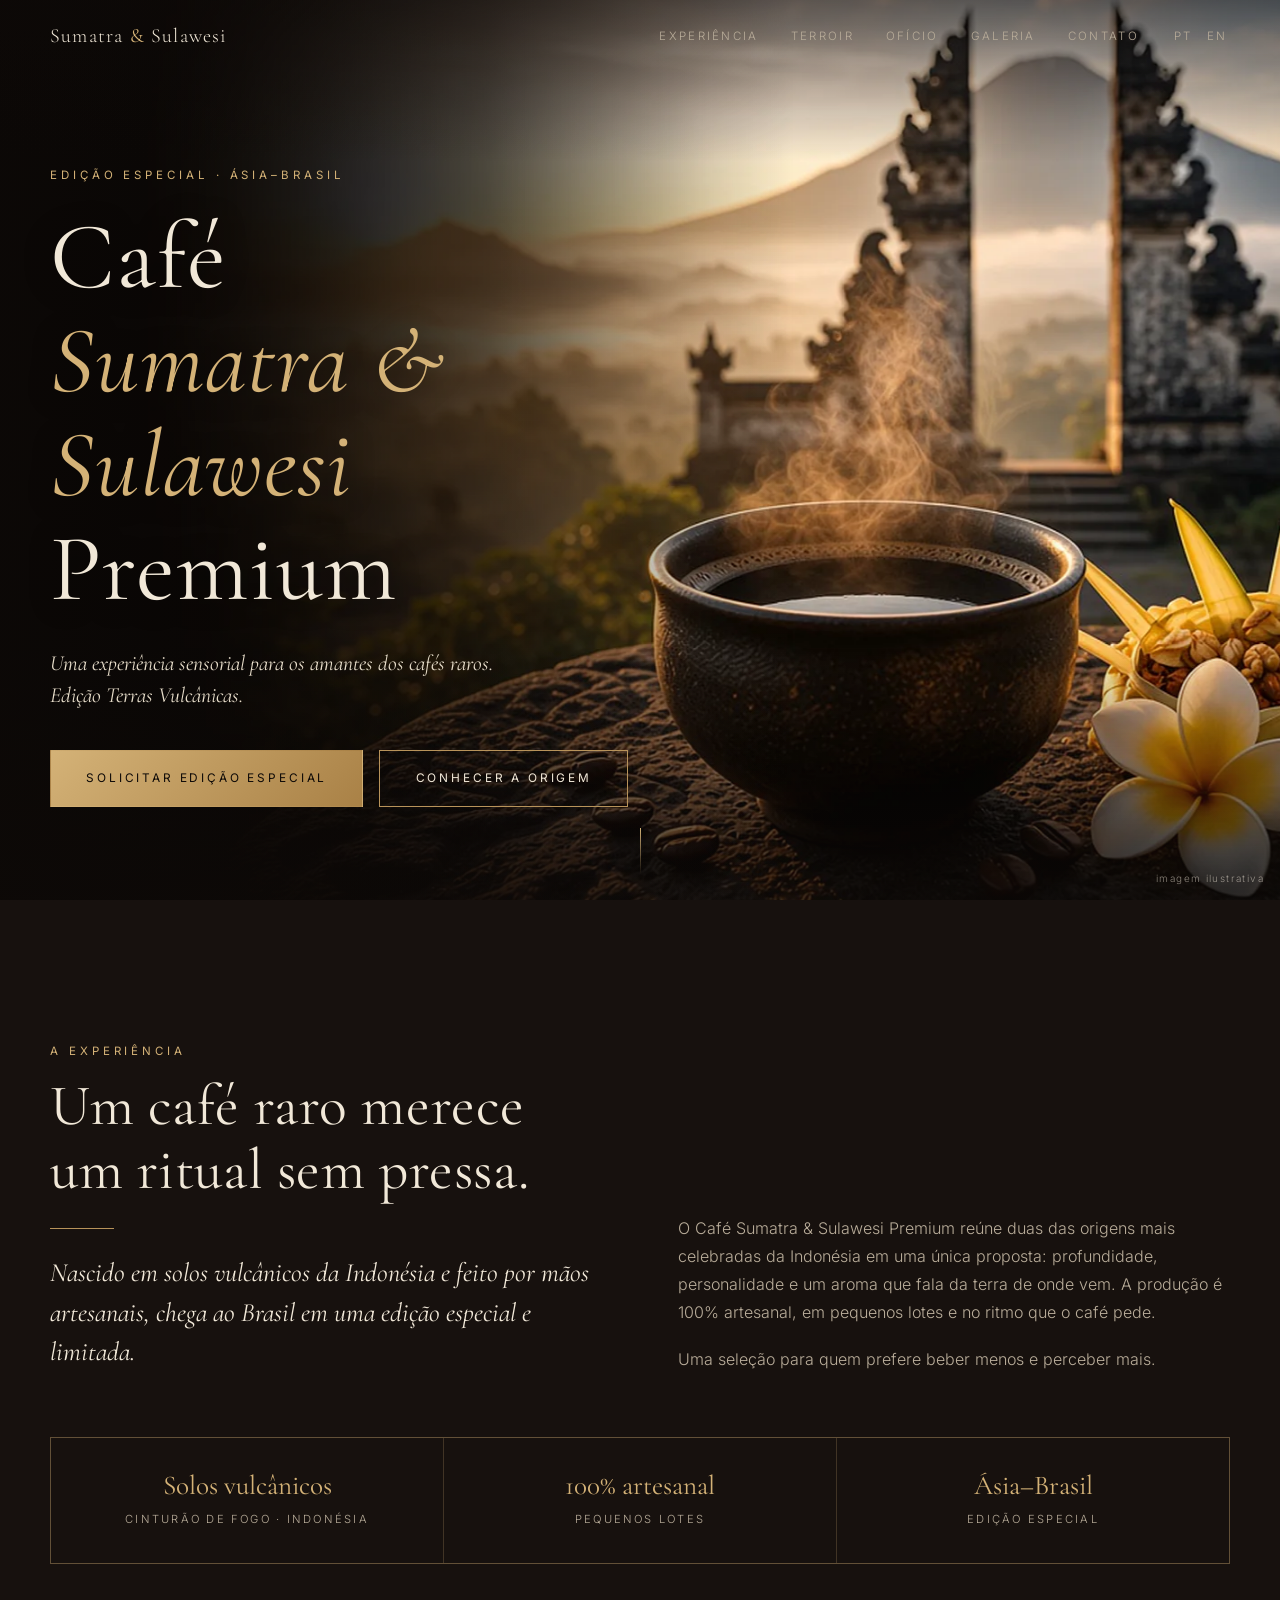
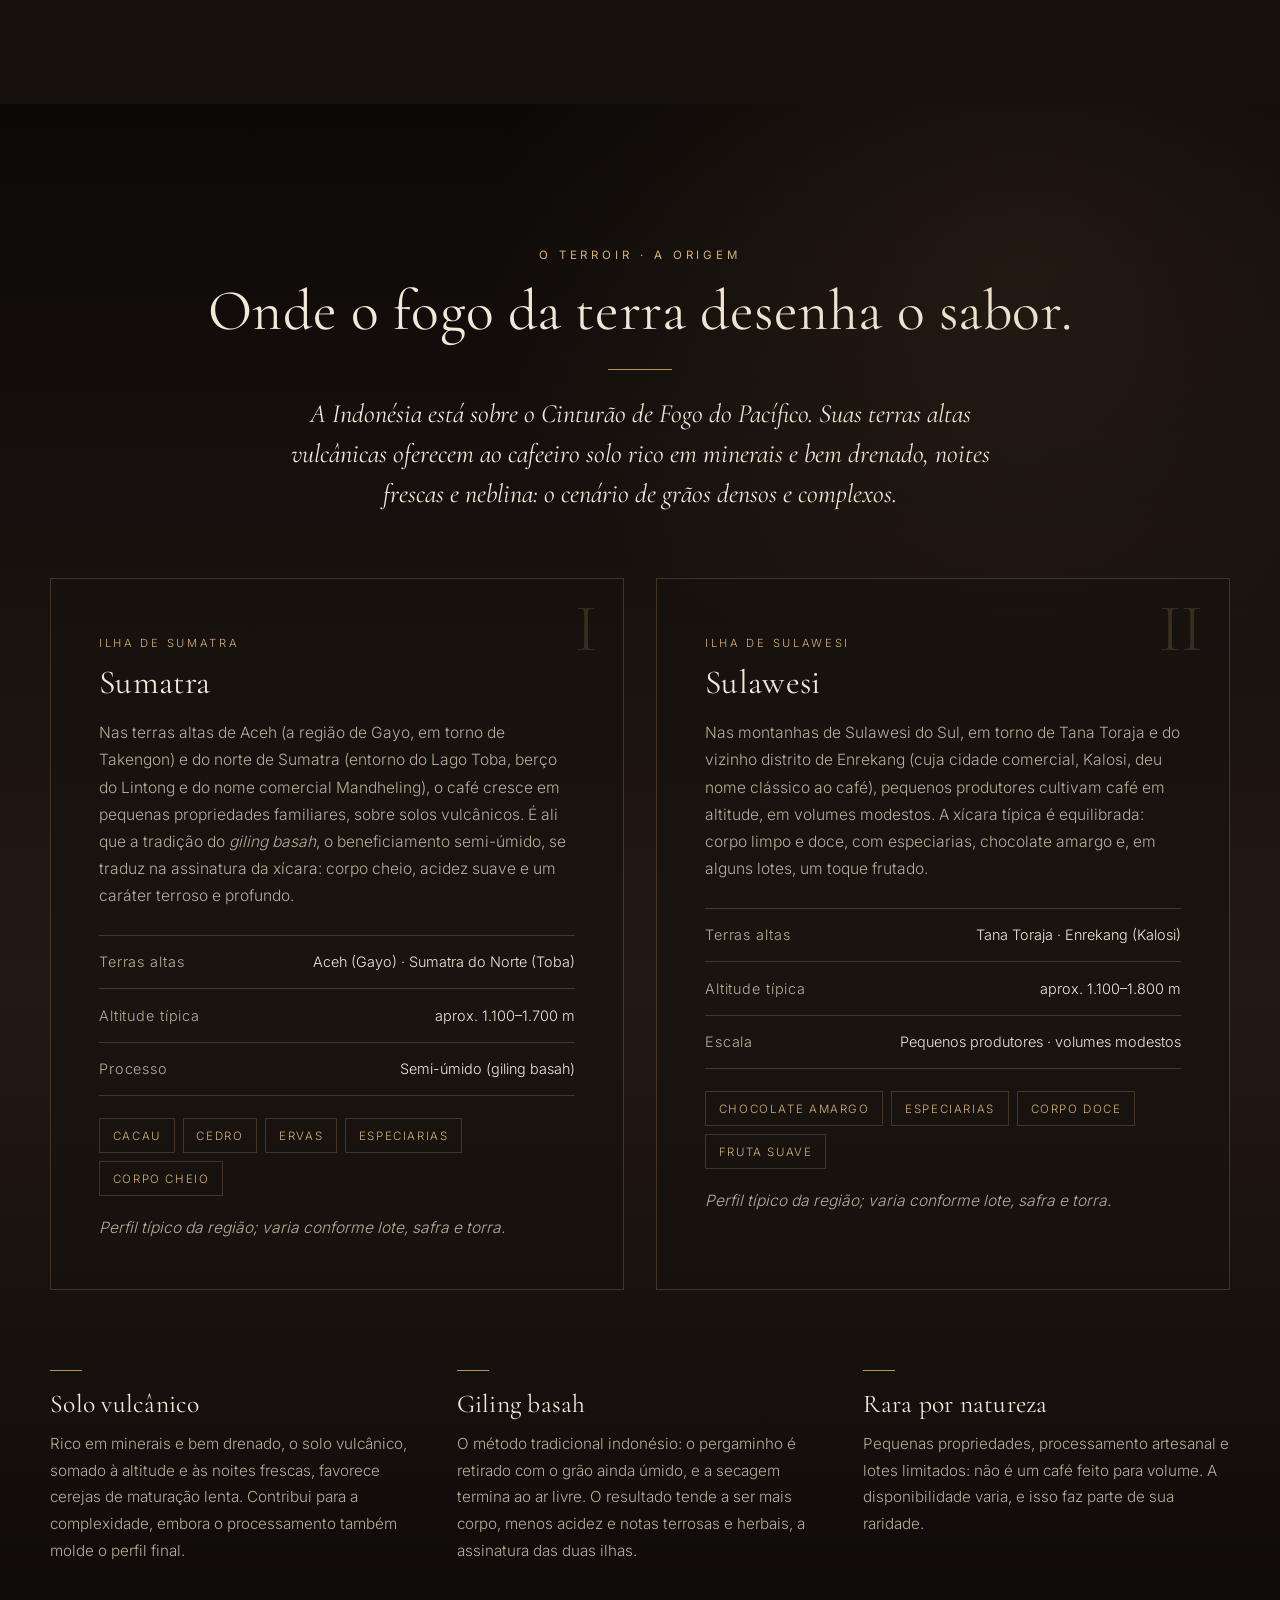
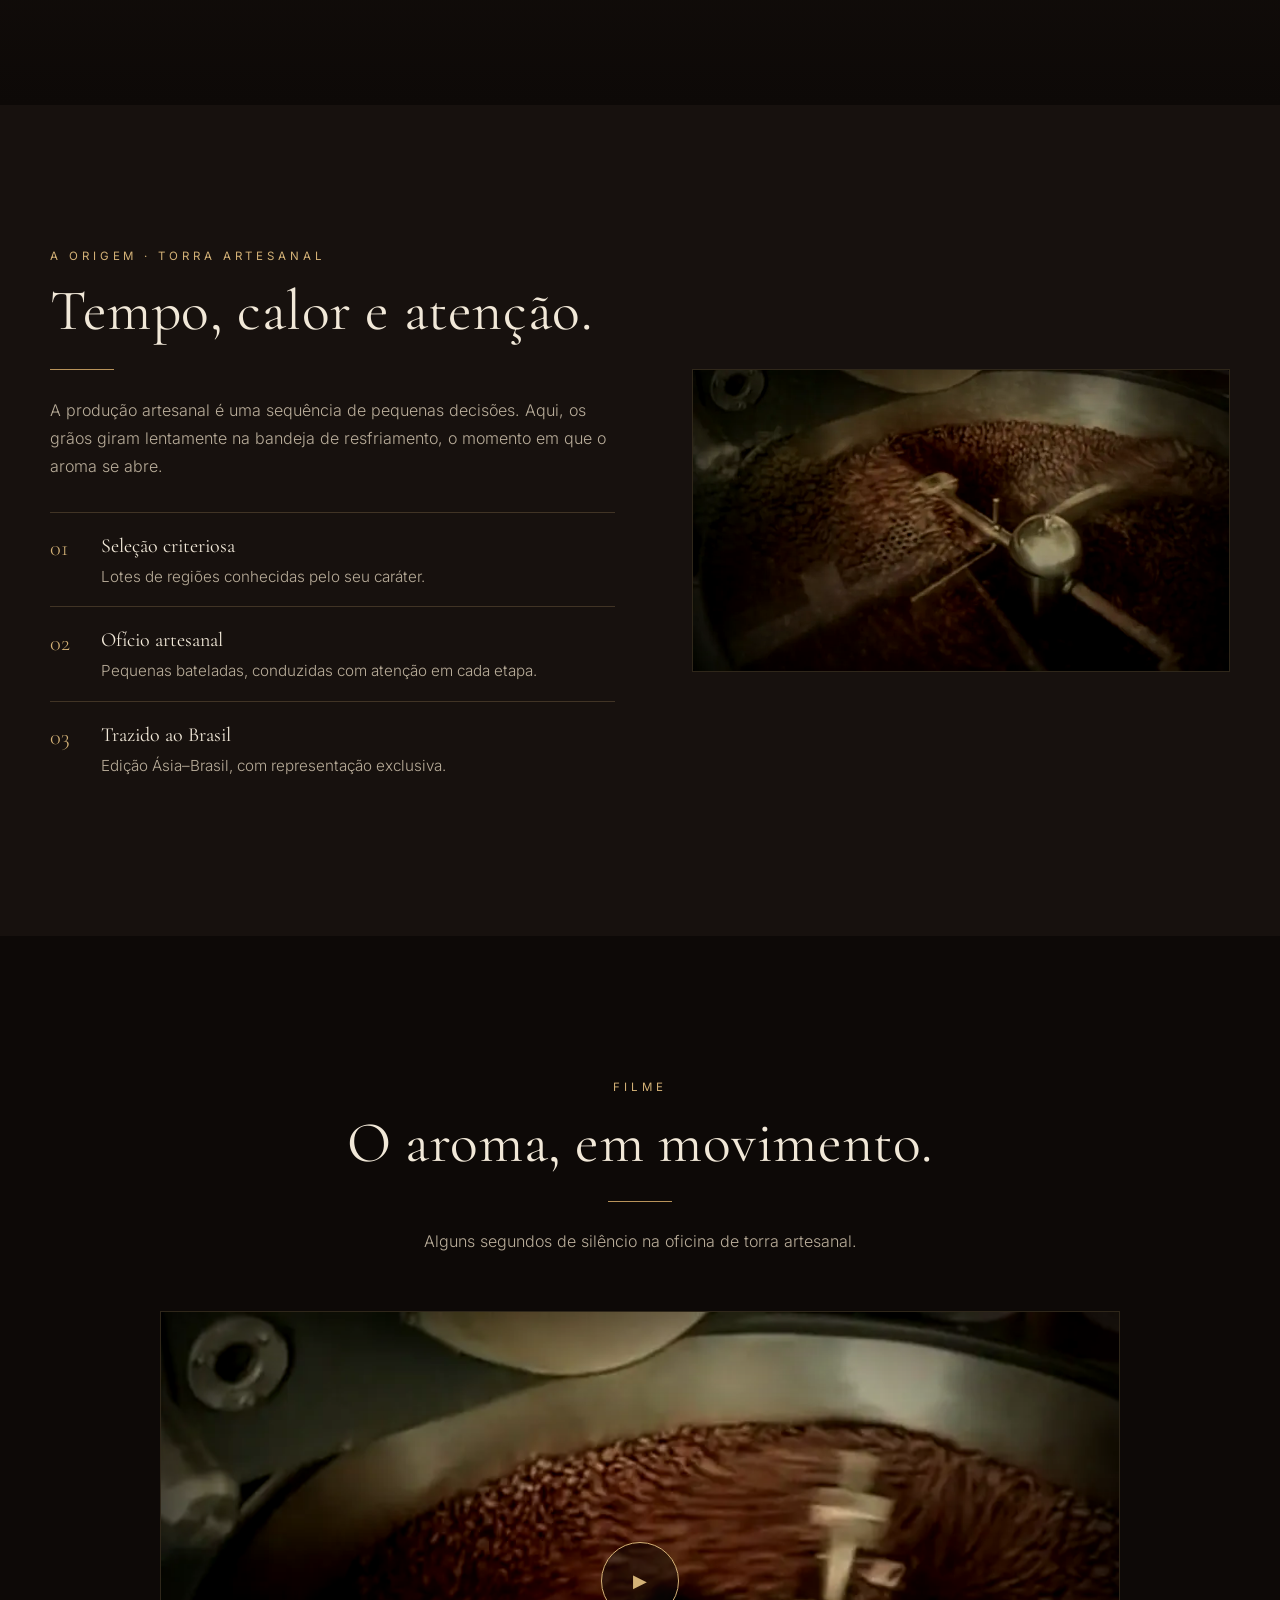
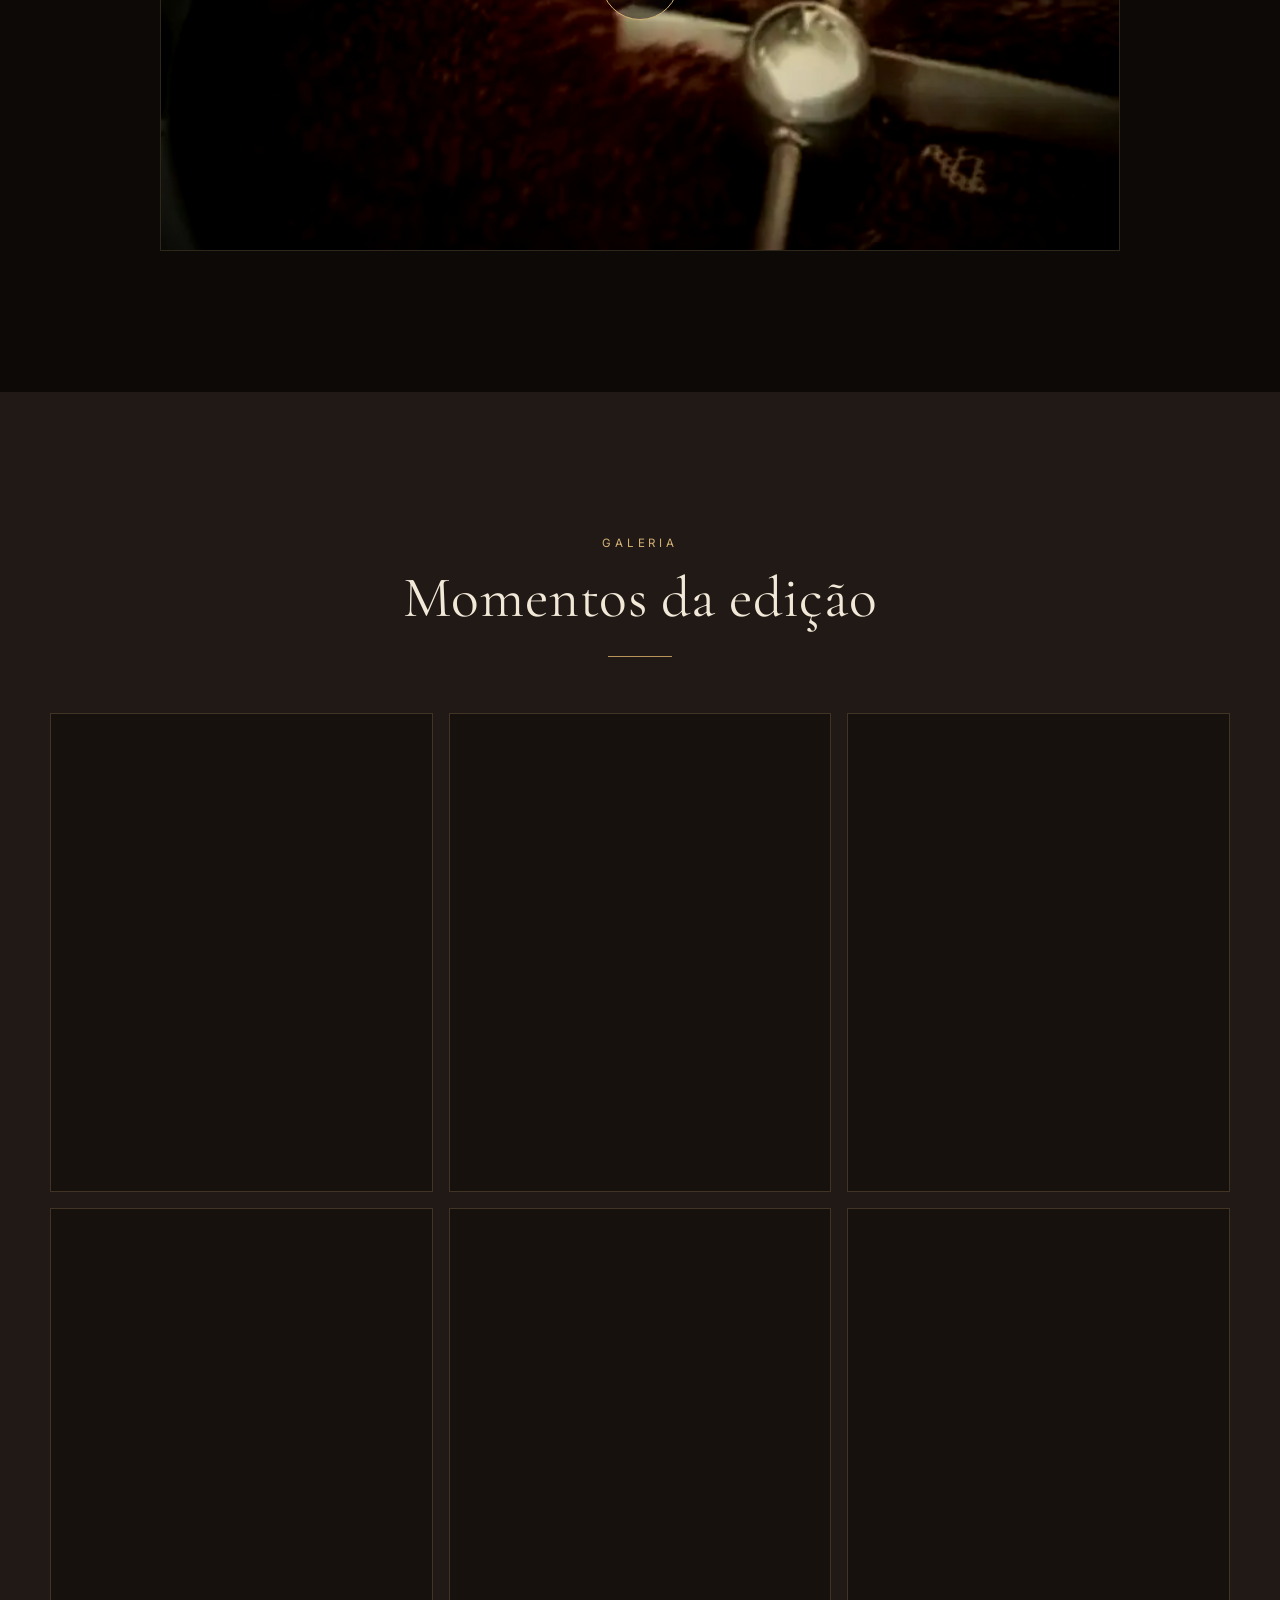
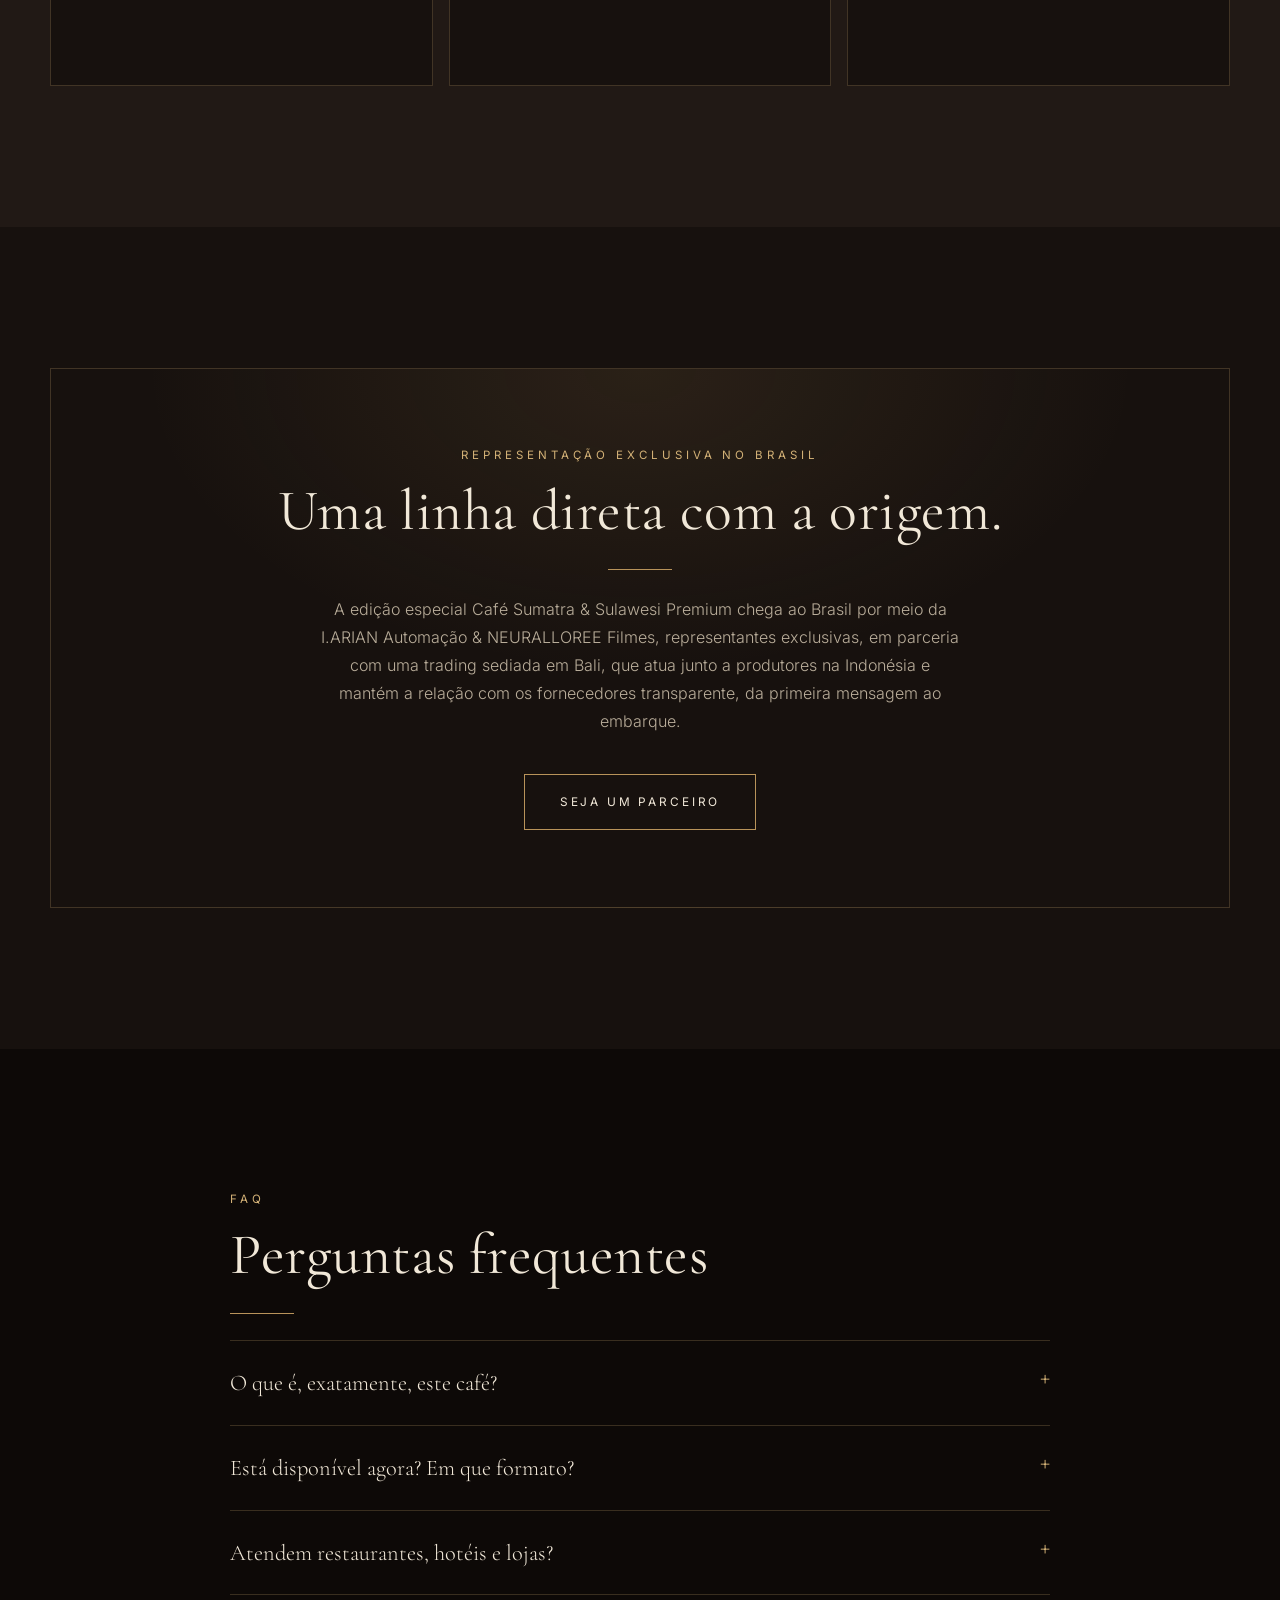
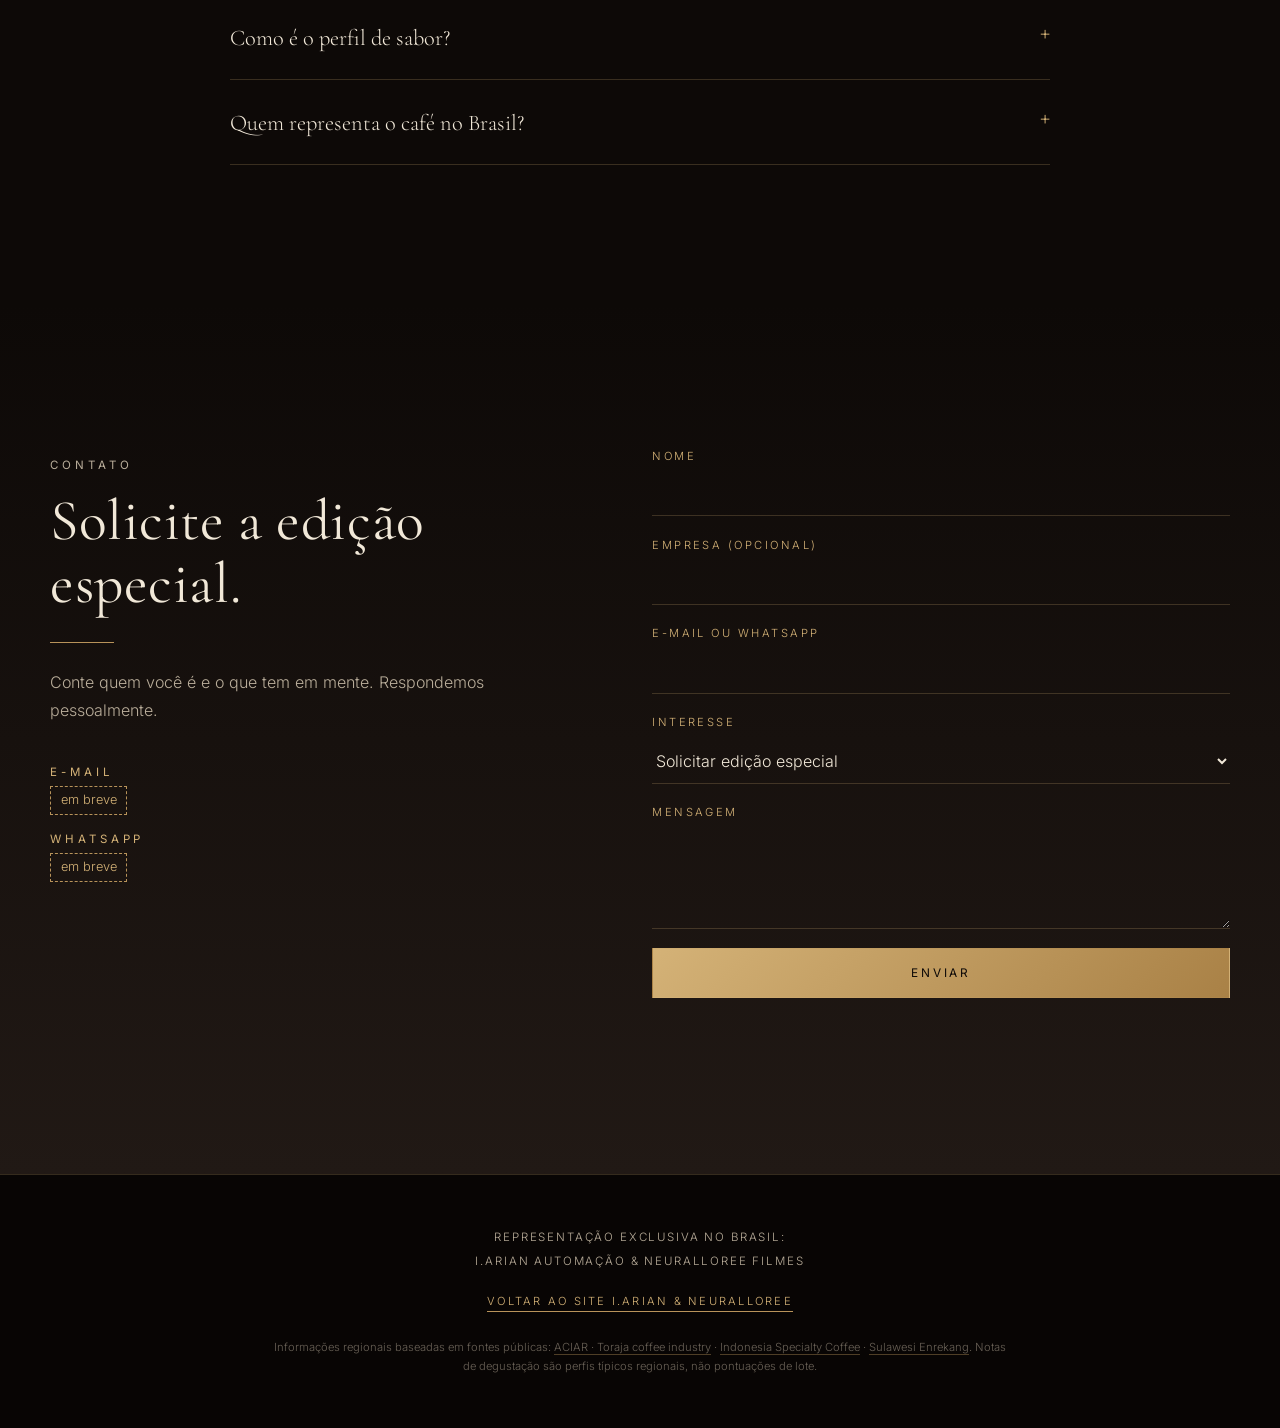
==== index.html @ a0c3c569 "Site Café Sumatra & Sulawesi Premium" ====
<!doctype html>
<html lang="pt-BR">
<head>
<meta charset="utf-8">
<meta name="viewport" content="width=device-width,initial-scale=1">
<title>Café Sumatra &amp; Sulawesi Premium · Edição Terras Vulcânicas</title>
<meta name="description" content="Uma experiência sensorial para os amantes dos cafés raros. Edição especial Terras Vulcânicas — Edição Ásia–Brasil. Café especial de Sumatra e Sulawesi, produção 100% artesanal.">
<meta name="theme-color" content="#0d0907">
<meta property="og:title" content="Café Sumatra & Sulawesi Premium · Edição Terras Vulcânicas">
<meta property="og:description" content="Uma experiência sensorial para os amantes dos cafés raros. Edição Ásia–Brasil.">
<meta property="og:image" content="assets/img/hero-1920.webp">
<link rel="preload" href="assets/fonts/CormorantGaramond.woff2" as="font" type="font/woff2" crossorigin>
<link rel="preload" as="image" href="assets/img/hero-960.webp" imagesrcset="assets/img/hero-960.webp 960w, assets/img/hero-1920.webp 1920w" imagesizes="100vw">
<link rel="stylesheet" href="assets/fonts/fonts.css">
<link rel="stylesheet" href="assets/css/style.css">
<link rel="icon" href="data:image/svg+xml,%3Csvg xmlns='http://www.w3.org/2000/svg' viewBox='0 0 64 64'%3E%3Crect width='64' height='64' fill='%230d0907'/%3E%3Ctext x='32' y='43' font-size='34' text-anchor='middle' fill='%23d4b277' font-family='Georgia'%3ES%26S%3C/text%3E%3C/svg%3E">
</head>
<body>

<header class="nav" id="nav"><div class="wrap">
  <a href="#topo" class="brand">Sumatra <b>&amp;</b> Sulawesi</a>
  <nav class="menu">
    <a href="#experiencia" data-en="Experience">Experiência</a>
    <a href="#terroir" data-en="Terroir">Terroir</a>
    <a href="#torra" data-en="Craft">Ofício</a>
    <a href="#galeria" data-en="Gallery">Galeria</a>
    <a href="#contato" data-en="Contact">Contato</a>
    <div class="lang" role="group" aria-label="Idioma"><button data-l="pt" class="on">PT</button><button data-l="en">EN</button></div>
  </nav>
</div></header>

<main id="topo">
<!-- HERO -->
<section class="hero" aria-label="Café Sumatra e Sulawesi Premium">
  <picture>
    <img src="assets/img/hero-1920.webp" srcset="assets/img/hero-960.webp 960w, assets/img/hero-1920.webp 1920w" sizes="100vw" width="1920" height="1080" alt="Xícara de café fumegante sobre pedra vulcânica, com portal de templo balinês e montanha ao amanhecer" fetchpriority="high" decoding="async">
  </picture>
  <div class="wrap">
    <p class="eyebrow rv in" data-en="Special edition · Asia–Brazil">Edição especial · Ásia–Brasil</p>
    <h1 class="rv in d1" data-en="Café <em>Sumatra &amp; Sulawesi</em> Premium">Café <em>Sumatra &amp; Sulawesi</em> Premium</h1>
    <p class="lead rv in d2" data-en="A sensory experience for lovers of rare coffees. Volcanic Lands Edition.">Uma experiência sensorial para os amantes dos cafés raros. Edição Terras Vulcânicas.</p>
    <div class="btns rv in d3">
      <a href="#contato" class="btn solid" data-en="Request special edition">Solicitar edição especial</a>
      <a href="#terroir" class="btn" data-en="Discover the origin">Conhecer a origem</a>
    </div>
  </div>
  <span class="tag" data-en="illustrative image">imagem ilustrativa</span>
  <span class="scroll"></span>
</section>

<!-- EXPERIÊNCIA -->
<section class="intro" id="experiencia"><div class="wrap">
  <div class="grid">
    <div class="rv">
      <p class="eyebrow" data-en="The experience">A experiência</p>
      <h2 data-en="Rare coffee deserves a slow ritual.">Um café raro merece um ritual sem pressa.</h2>
      <div class="rule"></div>
      <p class="lead" data-en="Born on volcanic soils of Indonesia and made by artisanal hands, brought to Brazil in a limited special edition.">Nascido em solos vulcânicos da Indonésia e feito por mãos artesanais, chega ao Brasil em uma edição especial e limitada.</p>
    </div>
    <div class="rv d1">
      <p class="body" data-en="Café Sumatra &amp; Sulawesi Premium brings together two of Indonesia’s most celebrated origins in a single proposal: depth, character and an aroma that speaks of the land it comes from. Production is 100% artisanal, in small lots and at the pace the coffee asks for.">O Café Sumatra &amp; Sulawesi Premium reúne duas das origens mais celebradas da Indonésia em uma única proposta: profundidade, personalidade e um aroma que fala da terra de onde vem. A produção é 100% artesanal, em pequenos lotes e no ritmo que o café pede.</p>
      <p class="body" style="margin-top:1.2rem" data-en="A selection for those who prefer to sip less and perceive more.">Uma seleção para quem prefere beber menos e perceber mais.</p>
    </div>
  </div>
  <div class="stats rv">
    <div class="stat"><b data-en="Volcanic soils">Solos vulcânicos</b><span data-en="Ring of Fire · Indonesia">Cinturão de Fogo · Indonésia</span></div>
    <div class="stat"><b data-en="100% artisanal">100% artesanal</b><span data-en="Small lots">Pequenos lotes</span></div>
    <div class="stat"><b data-en="Asia–Brazil">Ásia–Brasil</b><span data-en="Special edition">Edição especial</span></div>
  </div>
</div></section>

<!-- TERROIR -->
<section class="terroir" id="terroir"><div class="wrap">
  <div class="center rv">
    <p class="eyebrow" data-en="O Terroir · The Origin">O Terroir · A Origem</p>
    <h2 data-en="Where fire shapes the flavor.">Onde o fogo da terra desenha o sabor.</h2>
    <div class="rule"></div>
    <p class="lead" style="margin-inline:auto" data-en="Indonesia sits on the Pacific Ring of Fire. Its volcanic highlands give the coffee tree mineral-rich, well-drained soil, cool nights and mist: the setting for dense, complex beans.">A Indonésia está sobre o Cinturão de Fogo do Pacífico. Suas terras altas vulcânicas oferecem ao cafeeiro solo rico em minerais e bem drenado, noites frescas e neblina: o cenário de grãos densos e complexos.</p>
  </div>

  <div class="regions">
    <article class="region rv">
      <span class="num">I</span>
      <span class="sub" data-en="Island of Sumatra">Ilha de Sumatra</span>
      <h3>Sumatra</h3>
      <p data-en="In the highlands of Aceh (the Gayo region, around Takengon) and of North Sumatra (around Lake Toba, home of Lintong and the trade name Mandheling), coffee grows on small family farms, on volcanic soils. It is here that the tradition of giling basah, the wet-hulled process, was born into the cup’s signature: full body, soft acidity and a deep, earthy character.">Nas terras altas de Aceh (a região de Gayo, em torno de Takengon) e do norte de Sumatra (entorno do Lago Toba, berço do Lintong e do nome comercial Mandheling), o café cresce em pequenas propriedades familiares, sobre solos vulcânicos. É ali que a tradição do <i>giling basah</i>, o beneficiamento semi-úmido, se traduz na assinatura da xícara: corpo cheio, acidez suave e um caráter terroso e profundo.</p>
      <ul class="facts">
        <li><span data-en="Highlands">Terras altas</span><span data-en="Aceh (Gayo) · North Sumatra (Toba)">Aceh (Gayo) · Sumatra do Norte (Toba)</span></li>
        <li><span data-en="Typical altitude">Altitude típica</span><span data-en="approx. 1,100–1,700 m">aprox. 1.100–1.700 m</span></li>
        <li><span data-en="Process">Processo</span><span data-en="Wet-hulled (giling basah)">Semi-úmido (giling basah)</span></li>
      </ul>
      <div class="notes"><i data-en="Cocoa">Cacau</i><i data-en="Cedar">Cedro</i><i data-en="Herbs">Ervas</i><i data-en="Warm spice">Especiarias</i><i data-en="Full body">Corpo cheio</i></div>
      <p class="disc" data-en="Typical regional profile; it varies by lot, harvest and roast.">Perfil típico da região; varia conforme lote, safra e torra.</p>
    </article>
    <article class="region rv d1">
      <span class="num">II</span>
      <span class="sub" data-en="Island of Sulawesi">Ilha de Sulawesi</span>
      <h3>Sulawesi</h3>
      <p data-en="In the mountains of South Sulawesi, around Tana Toraja and the neighbouring district of Enrekang (whose trading town, Kalosi, gave the coffee its classic name), smallholders cultivate coffee at altitude in modest volumes. The typical cup is balanced: clean, sweet body, with spice, dark chocolate and, in some lots, a touch of fruit.">Nas montanhas de Sulawesi do Sul, em torno de Tana Toraja e do vizinho distrito de Enrekang (cuja cidade comercial, Kalosi, deu nome clássico ao café), pequenos produtores cultivam café em altitude, em volumes modestos. A xícara típica é equilibrada: corpo limpo e doce, com especiarias, chocolate amargo e, em alguns lotes, um toque frutado.</p>
      <ul class="facts">
        <li><span data-en="Highlands">Terras altas</span><span data-en="Tana Toraja · Enrekang (Kalosi)">Tana Toraja · Enrekang (Kalosi)</span></li>
        <li><span data-en="Typical altitude">Altitude típica</span><span data-en="approx. 1,100–1,800 m">aprox. 1.100–1.800 m</span></li>
        <li><span data-en="Scale">Escala</span><span data-en="Smallholders · modest volumes">Pequenos produtores · volumes modestos</span></li>
      </ul>
      <div class="notes"><i data-en="Dark chocolate">Chocolate amargo</i><i data-en="Spice">Especiarias</i><i data-en="Sweet body">Corpo doce</i><i data-en="Soft fruit">Fruta suave</i></div>
      <p class="disc" data-en="Typical regional profile; it varies by lot, harvest and roast.">Perfil típico da região; varia conforme lote, safra e torra.</p>
    </article>
  </div>

  <div class="pillars">
    <div class="pillar rv"><h3 data-en="Volcanic soil">Solo vulcânico</h3><p data-en="Mineral-rich and well-drained, volcanic soil, combined with altitude and cool nights, favours slow-ripening cherries. It contributes to complexity, though processing also shapes the final profile.">Rico em minerais e bem drenado, o solo vulcânico, somado à altitude e às noites frescas, favorece cerejas de maturação lenta. Contribui para a complexidade, embora o processamento também molde o perfil final.</p></div>
    <div class="pillar rv d1"><h3>Giling basah</h3><p data-en="The traditional Indonesian method: the parchment is removed while the bean is still moist, and drying finishes in the open air. The result tends to be fuller body, lower acidity and earthy, herbal notes, the signature of both islands.">O método tradicional indonésio: o pergaminho é retirado com o grão ainda úmido, e a secagem termina ao ar livre. O resultado tende a ser mais corpo, menos acidez e notas terrosas e herbais, a assinatura das duas ilhas.</p></div>
    <div class="pillar rv d2"><h3 data-en="Rare by nature">Rara por natureza</h3><p data-en="Smallholder farms, artisanal processing and limited lots: this is not coffee made for volume. Availability varies, and that is part of its rarity.">Pequenas propriedades, processamento artesanal e lotes limitados: não é um café feito para volume. A disponibilidade varia, e isso faz parte de sua raridade.</p></div>
  </div>
</div></section>

<!-- TORRA -->
<section class="torra" id="torra"><div class="wrap grid">
  <div class="rv">
    <p class="eyebrow" data-en="The origin · Artisanal roasting">A origem · Torra artesanal</p>
    <h2 data-en="Time, heat and attention.">Tempo, calor e atenção.</h2>
    <div class="rule"></div>
    <p class="body" data-en="Artisanal production is a sequence of small decisions. Here, the beans turn slowly in the cooling tray, the moment the aroma opens.">A produção artesanal é uma sequência de pequenas decisões. Aqui, os grãos giram lentamente na bandeja de resfriamento, o momento em que o aroma se abre.</p>
    <ol class="steps">
      <li><b data-en="Careful selection">Seleção criteriosa</b><span data-en="Lots from regions known for their character.">Lotes de regiões conhecidas pelo seu caráter.</span></li>
      <li><b data-en="Artisanal craft">Ofício artesanal</b><span data-en="Small batches, handled with attention at every stage.">Pequenas bateladas, conduzidas com atenção em cada etapa.</span></li>
      <li><b data-en="Brought to Brazil">Trazido ao Brasil</b><span data-en="Asia–Brazil edition, with exclusive representation.">Edição Ásia–Brasil, com representação exclusiva.</span></li>
    </ol>
  </div>
  <div class="frame rv d1"><video id="vLoop" muted loop playsinline preload="none" disablepictureinpicture aria-label="Grãos de café na bandeja de resfriamento da torra artesanal"></video></div>
</div></section>

<!-- FILME -->
<section class="film" id="filme"><div class="wrap">
  <div class="rv">
    <p class="eyebrow" data-en="Film">Filme</p>
    <h2 data-en="The aroma, in motion.">O aroma, em movimento.</h2>
    <div class="rule" style="margin-inline:auto"></div>
    <p class="body" style="margin-inline:auto" data-en="A few quiet seconds in the artisanal roasting workshop.">Alguns segundos de silêncio na oficina de torra artesanal.</p>
  </div>
  <div class="frame rv d1" id="filmFrame"><video id="vFilm" muted playsinline preload="none" aria-label="Filme curto: grãos de café em torra artesanal"></video><button class="pbtn" id="pbtn" aria-label="Reproduzir">▶</button></div>
</div></section>

<!-- GALERIA -->
<section class="gallery" id="galeria"><div class="wrap">
  <div class="center rv">
    <p class="eyebrow" data-en="Gallery">Galeria</p>
    <h2 data-en="Moments of the edition">Momentos da edição</h2>
    <div class="rule"></div>
  </div>
  <!-- Para adicionar fotos: coloque arquivos em assets/img/ com os nomes gallery-1.webp ... gallery-6.webp (ou .jpg) -->
  <div class="gal rv d1" id="gal"></div>
</div></section>

<!-- PARCERIA -->
<section class="partner" id="parceria"><div class="wrap"><div class="box rv">
  <p class="eyebrow" data-en="Exclusive representation in Brazil">Representação exclusiva no Brasil</p>
  <h2 data-en="Direct line to the origin.">Uma linha direta com a origem.</h2>
  <div class="rule" style="margin-inline:auto"></div>
  <p class="body" data-en="The Café Sumatra &amp; Sulawesi Premium special edition reaches Brazil through I.ARIAN Automação &amp; NEURALLOREE Filmes, exclusive representatives, in partnership with a trading company based in Bali, which works close to producers in Indonesia and keeps the supplier relationship transparent from the first message to shipment.">A edição especial Café Sumatra &amp; Sulawesi Premium chega ao Brasil por meio da I.ARIAN Automação &amp; NEURALLOREE Filmes, representantes exclusivas, em parceria com uma trading sediada em Bali, que atua junto a produtores na Indonésia e mantém a relação com os fornecedores transparente, da primeira mensagem ao embarque.</p>
  <div class="btns" style="justify-content:center"><a href="#contato" class="btn" data-en="Become a partner">Seja um parceiro</a></div>
</div></div></section>

<!-- FAQ -->
<section id="faq"><div class="wrap faq">
  <div class="rv"><p class="eyebrow">FAQ</p><h2 data-en="Common questions">Perguntas frequentes</h2><div class="rule"></div></div>
  <div class="rv">
    <details><summary data-en="What exactly is this coffee?">O que é, exatamente, este café?</summary><p data-en="A specialty coffee from Sumatra and Sulawesi, Indonesia, in a special, limited Asia–Brazil edition with artisanal production.">Um café especial de Sumatra e Sulawesi, na Indonésia, em edição especial e limitada Ásia–Brasil, com produção artesanal.</p></details>
    <details><summary data-en="Is it available now? In what format?">Está disponível agora? Em que formato?</summary><p data-en="Availability and format (roasted bean or ground) are confirmed on request. Send us your interest and we will reply with what is possible.">A disponibilidade e o formato (grão torrado ou moído) são confirmados sob consulta. Envie seu interesse e responderemos com o que é possível.</p></details>
    <details><summary data-en="Do you work with restaurants, hotels and shops?">Atendem restaurantes, hotéis e lojas?</summary><p data-en="Yes, partnerships are welcome. Use “Become a partner” and tell us about your business.">Sim, parcerias são bem-vindas. Use “Seja um parceiro” e conte sobre o seu negócio.</p></details>
    <details><summary data-en="What does the flavor profile look like?">Como é o perfil de sabor?</summary><p data-en="Typical profiles of these regions combine full body, soft acidity, cocoa, spice and earthy notes. Each lot and roast has its own nuances.">Os perfis típicos dessas regiões combinam corpo cheio, acidez suave, cacau, especiarias e notas terrosas. Cada lote e cada torra têm suas nuances.</p></details>
    <details><summary data-en="Who represents the coffee in Brazil?">Quem representa o café no Brasil?</summary><p data-en="I.ARIAN Automação &amp; NEURALLOREE Filmes, exclusive representatives in Brazil.">A I.ARIAN Automação &amp; NEURALLOREE Filmes, representantes exclusivas no Brasil.</p></details>
  </div>
</div></section>

<!-- CONTATO -->
<section class="contact" id="contato"><div class="wrap grid">
  <div class="rv cinfo">
    <p class="eyebrow" data-en="Contact">Contato</p>
    <h2 data-en="Request the special edition.">Solicite a edição especial.</h2>
    <div class="rule"></div>
    <p class="body" data-en="Tell us who you are and what you have in mind. We reply personally.">Conte quem você é e o que tem em mente. Respondemos pessoalmente.</p>
    <p style="margin-top:2rem"><span class="eyebrow">E-mail</span><br><span id="cEmail"></span></p>
    <p><span class="eyebrow">WhatsApp</span><br><span id="cWa"></span></p>
  </div>
  <form class="rv d1" id="form" novalidate>
    <label><span data-en="Name">Nome</span><input name="nome" required autocomplete="name"></label>
    <label><span data-en="Company (optional)">Empresa (opcional)</span><input name="empresa" autocomplete="organization"></label>
    <label><span data-en="Email or WhatsApp">E-mail ou WhatsApp</span><input name="contato" required></label>
    <label><span data-en="Interest">Interesse</span>
      <select name="interesse"><option data-en="Request special edition">Solicitar edição especial</option><option data-en="Become a partner">Seja um parceiro</option><option data-en="Restaurant / hotel / shop">Restaurante / hotel / loja</option><option data-en="Other">Outro</option></select></label>
    <label><span data-en="Message">Mensagem</span><textarea name="msg"></textarea></label>
    <button type="submit" class="btn solid" data-en="Send">Enviar</button>
    <p class="msg" id="msg" role="status"></p>
  </form>
</div></section>
</main>

<footer><div class="wrap">
  <p class="credit"><span data-en="Exclusive representation in Brazil:">Representação exclusiva no Brasil:</span><br>I.ARIAN Automação &amp; NEURALLOREE Filmes</p>
  <a class="back" id="back" href="https://i-arian-automacao-neuralloree-filmes.github.io/" data-en="Back to the I.ARIAN &amp; NEURALLOREE site">Voltar ao site I.ARIAN &amp; NEURALLOREE</a>
  <p class="refs"><span data-en="Regional information based on public sources:">Informações regionais baseadas em fontes públicas:</span>
    <a href="https://www.aciar.gov.au/sites/default/files/2022-05/Final-Report-for-SMAR-2007-200-combined.pdf" target="_blank" rel="noopener">ACIAR · Toraja coffee industry</a> ·
    <a href="https://specialtycoffee.id/articles/why-single-origin-indonesian-coffee-matters-a-taste-of-terroir/" target="_blank" rel="noopener">Indonesia Specialty Coffee</a> ·
    <a href="https://specialtycoffee.id/articles/sulawesi-enrekang-coffee/" target="_blank" rel="noopener">Sulawesi Enrekang</a>.
    <span data-en="Tasting notes are typical regional profiles, not lot-specific scores.">Notas de degustação são perfis típicos regionais, não pontuações de lote.</span></p>
</div></footer>

<script src="assets/js/config.js"></script>
<script src="assets/js/main.js"></script>
</body>
</html>
---- assets/fonts/fonts.css ----
@font-face{font-family:'Cormorant Garamond';font-style:normal;font-weight:300 700;font-display:swap;src:url(CormorantGaramond.woff2) format('woff2');unicode-range:U+0000-00FF,U+0131,U+0152-0153,U+02BB-02BC,U+02C6,U+02DA,U+02DC,U+2000-206F,U+20AC,U+2122,U+2191,U+2193,U+2212}
@font-face{font-family:'Cormorant Garamond';font-style:italic;font-weight:400;font-display:swap;src:url(CormorantGaramond-italic.woff2) format('woff2');unicode-range:U+0000-00FF,U+0131,U+0152-0153,U+02BB-02BC,U+02C6,U+02DA,U+02DC,U+2000-206F,U+20AC,U+2122,U+2191,U+2193,U+2212}
@font-face{font-family:'Inter';font-style:normal;font-weight:100 900;font-display:swap;src:url(Inter.woff2) format('woff2');unicode-range:U+0000-00FF,U+0131,U+0152-0153,U+02BB-02BC,U+02C6,U+02DA,U+02DC,U+2000-206F,U+20AC,U+2122,U+2191,U+2193,U+2212}
---- assets/css/style.css ----
:root{
  --espresso:#0d0907; --charcoal:#17110e; --basalt:#211915; --ash:#2d231d;
  --brass:#b8935a; --gold:#d4b277; --cream:#f1e8d8; --muted:#b9ad9a; --line:rgba(212,178,119,.22);
  --serif:'Cormorant Garamond',Georgia,'Times New Roman',serif;
  --sans:'Inter',system-ui,-apple-system,'Segoe UI',Roboto,sans-serif;
  --ease:cubic-bezier(.22,.61,.36,1);
}
*{box-sizing:border-box;margin:0;padding:0}
html{scroll-behavior:smooth;-webkit-text-size-adjust:100%}
body{background:var(--espresso);color:var(--cream);font-family:var(--sans);font-weight:300;line-height:1.75;font-size:16px;overflow-x:hidden}
img,video{display:block;max-width:100%}
a{color:inherit;text-decoration:none}
h1,h2,h3{font-family:var(--serif);font-weight:400;line-height:1.1;letter-spacing:.01em}
.wrap{width:min(1180px,100% - 3rem);margin-inline:auto}
.eyebrow{font-size:.72rem;letter-spacing:.34em;text-transform:uppercase;color:var(--gold);font-weight:400}
.rule{width:64px;height:1px;background:var(--brass);margin:1.6rem 0}
section{scroll-margin-top:60px;padding:clamp(5rem,11vw,9.5rem) 0;position:relative}
h2{font-size:clamp(2.1rem,5vw,3.6rem);margin:.9rem 0 0}
.lead{font-family:var(--serif);font-size:clamp(1.25rem,2.4vw,1.65rem);color:var(--cream);font-style:italic;line-height:1.5;max-width:46rem}
p.body{color:var(--muted);max-width:40rem}
.center{text-align:center}.center .rule,.center p{margin-inline:auto}

/* reveal */
.rv{opacity:0;transform:translateY(22px);transition:opacity 1.6s var(--ease),transform 1.6s var(--ease)}
.rv.in{opacity:1;transform:none}
.rv.d1{transition-delay:.15s}.rv.d2{transition-delay:.3s}.rv.d3{transition-delay:.45s}

/* nav */
.nav{position:fixed;inset:0 0 auto 0;z-index:50;transition:background .6s,backdrop-filter .6s,border-color .6s;border-bottom:1px solid transparent}
.nav.solid{background:rgba(13,9,7,.86);backdrop-filter:blur(10px);-webkit-backdrop-filter:blur(10px);border-color:var(--line)}
.nav .wrap{display:flex;align-items:center;justify-content:space-between;height:72px}
.brand{font-family:var(--serif);font-size:1.25rem;letter-spacing:.06em;color:var(--cream)}
.brand b{font-weight:400;color:var(--gold)}
.menu{display:flex;gap:2rem;align-items:center;font-size:.72rem;letter-spacing:.2em;text-transform:uppercase}
.menu a{color:var(--muted);transition:color .4s}.menu a:hover{color:var(--gold)}
.lang{display:flex;gap:.5rem;font-size:.72rem;letter-spacing:.18em}
.lang button{background:none;border:0;color:var(--muted);cursor:pointer;font:inherit;letter-spacing:inherit;padding:.3rem .2rem}
.lang button.on{color:var(--gold);border-bottom:1px solid var(--gold)}
@media(max-width:860px){.menu a{display:none}.menu{gap:0}}

/* buttons */
.btn{display:inline-block;padding:1.05rem 2.2rem;border:1px solid var(--brass);color:var(--cream);font-size:.74rem;letter-spacing:.24em;text-transform:uppercase;font-weight:400;transition:all .5s var(--ease);cursor:pointer;background:transparent;font-family:var(--sans)}
.btn:hover{background:var(--brass);color:var(--espresso)}
.btn.solid{background:linear-gradient(135deg,#d4b277,#a98146);color:var(--espresso);border-color:transparent}
.btn.solid:hover{filter:brightness(1.1)}
.btns{display:flex;flex-wrap:wrap;gap:1rem;margin-top:2.4rem}

/* hero */
.hero{min-height:min(100svh,980px);padding:0;display:flex;align-items:center;overflow:hidden;background:#000}
.hero picture,.hero img{position:absolute;inset:0;width:100%;height:100%}
.hero img{object-fit:cover;object-position:70% 50%;animation:kb 28s ease-out forwards;transform-origin:70% 60%}
@keyframes kb{from{transform:scale(1)}to{transform:scale(1.08)}}
.hero::after{content:"";position:absolute;inset:0;background:linear-gradient(180deg,rgba(13,9,7,.6),rgba(13,9,7,0) 18%),linear-gradient(90deg,rgba(13,9,7,.88) 0%,rgba(13,9,7,.55) 38%,rgba(13,9,7,0) 62%),linear-gradient(0deg,rgba(13,9,7,.75),rgba(13,9,7,0) 28%);pointer-events:none}
.hero .wrap{position:relative;z-index:2;padding-top:72px}
.hero h1{font-size:clamp(2.8rem,7.4vw,6.4rem);max-width:11ch;margin:1.2rem 0 0;text-shadow:0 2px 30px rgba(0,0,0,.45)}
.hero h1 em{color:var(--gold);font-style:italic}
.hero .lead{margin-top:1.6rem;max-width:30rem;font-size:clamp(1.1rem,1.8vw,1.35rem);color:#e6dcc9}
.tag{position:absolute;right:1rem;bottom:.8rem;z-index:3;font-size:.62rem;letter-spacing:.14em;color:rgba(241,232,216,.55);text-transform:lowercase}
.scroll{position:absolute;left:50%;bottom:1.6rem;width:1px;height:46px;background:linear-gradient(var(--gold),transparent);z-index:3;animation:pulse 3s infinite}
@keyframes pulse{50%{opacity:.25}}
@media(max-width:700px){
  .hero{align-items:flex-end;background:var(--espresso)}
  .hero picture{inset:0 0 auto 0;height:min(60svh,560px)}
  .hero img{height:100%;object-position:72% 50%;transform-origin:72% 55%}
  .hero::after{background:linear-gradient(0deg,var(--espresso) 0%,var(--espresso) 34%,rgba(13,9,7,.0) 62%),linear-gradient(180deg,rgba(13,9,7,.55) 0%,rgba(13,9,7,0) 22%)}
  .hero .wrap{padding-bottom:4.2rem;padding-top:0}
  .hero h1{font-size:clamp(2.4rem,11.5vw,3.2rem);max-width:none;margin-top:.8rem}
  .hero .lead{margin-top:1rem;font-size:1.05rem}
  .hero .btns{margin-top:1.4rem;gap:.7rem}
  .btn{padding:.9rem 1.4rem}
  .tag{top:72px;bottom:auto;right:1.5rem}
  .scroll{display:none}
}

/* experiência */
.intro{background:var(--charcoal)}
.intro .grid{display:grid;grid-template-columns:1fr 1fr;gap:clamp(2rem,6vw,6rem);align-items:end}
.stats{display:grid;grid-template-columns:repeat(3,1fr);gap:1px;background:var(--line);margin-top:4rem;border:1px solid var(--line)}
.stat{background:var(--charcoal);padding:2rem 1.4rem;text-align:center}
.stat b{display:block;font-family:var(--serif);font-weight:400;font-size:1.7rem;color:var(--gold);line-height:1.2}
.stat span{font-size:.7rem;letter-spacing:.2em;text-transform:uppercase;color:var(--muted)}
@media(max-width:800px){.intro .grid{grid-template-columns:1fr}.stats{grid-template-columns:1fr}}

/* terroir */
.terroir{background:linear-gradient(180deg,var(--espresso),var(--basalt) 55%,var(--espresso))}
.terroir::before{content:"";position:absolute;inset:0;background:radial-gradient(60% 40% at 80% 10%,rgba(184,147,90,.10),transparent 70%);pointer-events:none}
.regions{display:grid;grid-template-columns:1fr 1fr;gap:2rem;margin-top:4rem}
.region{border:1px solid var(--line);padding:clamp(1.8rem,4vw,3rem);background:rgba(23,17,14,.6);position:relative}
.region .num{font-family:var(--serif);font-size:4.2rem;color:rgba(212,178,119,.18);line-height:1;position:absolute;top:1rem;right:1.6rem}
.region h3{font-size:2.1rem;margin:.6rem 0 .3rem}
.region .sub{font-size:.7rem;letter-spacing:.24em;text-transform:uppercase;color:var(--gold)}
.region p{color:var(--muted);margin-top:1.1rem;font-size:.97rem}
.facts{list-style:none;margin-top:1.6rem;border-top:1px solid var(--line)}
.facts li{display:flex;justify-content:space-between;gap:1rem;padding:.85rem 0;border-bottom:1px solid var(--line);font-size:.9rem}
.facts li span:first-child{color:var(--muted);letter-spacing:.06em}
.facts li span:last-child{text-align:right;color:var(--cream)}
.notes{display:flex;flex-wrap:wrap;gap:.5rem;margin-top:1.4rem}
.notes i{font-style:normal;font-size:.72rem;letter-spacing:.14em;text-transform:uppercase;border:1px solid var(--line);padding:.4rem .8rem;color:var(--gold)}
.disc{font-size:.76rem;color:rgba(185,173,154,.7);margin-top:1.2rem;font-style:italic}
.pillars{display:grid;grid-template-columns:repeat(3,1fr);gap:2.5rem;margin-top:5rem}
.pillar h3{font-size:1.6rem;margin-bottom:.8rem}
.pillar h3::before{content:"";display:block;width:32px;height:1px;background:var(--brass);margin-bottom:1.2rem}
.pillar p{color:var(--muted);font-size:.95rem}
@media(max-width:860px){.regions,.pillars{grid-template-columns:1fr}.pillars{gap:2.5rem}}

/* torra (video loop) */
.torra{background:var(--charcoal);overflow:hidden}
.torra .grid{display:grid;grid-template-columns:1.05fr 1fr;gap:clamp(2rem,6vw,6rem);align-items:center}
.frame{position:relative;overflow:hidden;border:1px solid var(--line);aspect-ratio:16/9;background:#000}
.frame video{width:100%;height:100%;object-fit:cover}
.frame::after{content:"";position:absolute;inset:0;box-shadow:inset 0 0 90px rgba(0,0,0,.55);pointer-events:none}
.steps{list-style:none;margin-top:2rem;counter-reset:s}
.steps li{counter-increment:s;padding:1rem 0 1rem 3.2rem;position:relative;border-top:1px solid var(--line);color:var(--muted);font-size:.95rem}
.steps li::before{content:"0" counter(s);position:absolute;left:0;top:.95rem;font-family:var(--serif);color:var(--gold);font-size:1.4rem}
.steps li b{display:block;color:var(--cream);font-weight:400;font-family:var(--serif);font-size:1.25rem}
@media(max-width:860px){.torra .grid{grid-template-columns:1fr}.frame{aspect-ratio:4/5;max-height:70svh}}

/* filme */
.film{text-align:center;background:var(--espresso)}
.film .frame{max-width:960px;margin:3.5rem auto 0}
.film .frame::before{content:"";position:absolute;inset:0;z-index:1;pointer-events:none}
.pbtn{position:absolute;inset:0;margin:auto;width:78px;height:78px;border-radius:50%;border:1px solid var(--gold);background:rgba(13,9,7,.45);color:var(--gold);cursor:pointer;z-index:2;transition:all .5s;font-size:1.1rem}
.pbtn:hover{background:var(--gold);color:var(--espresso)}
.frame.playing .pbtn{opacity:0;pointer-events:none}
@media(max-width:700px){.film .frame{aspect-ratio:4/5}}

/* gallery */
.gallery{background:var(--basalt)}
.gal{display:grid;grid-template-columns:repeat(3,1fr);gap:1rem;margin-top:3.5rem}
.gal figure{aspect-ratio:4/5;overflow:hidden;position:relative;border:1px solid var(--line);background:var(--charcoal)}
.gal img{width:100%;height:100%;object-fit:cover;transition:transform 2.4s var(--ease)}
.gal figure:hover img{transform:scale(1.05)}
.gal .ph{position:absolute;inset:0;display:flex;align-items:center;justify-content:center;font-family:var(--serif);font-style:italic;color:rgba(212,178,119,.45);font-size:1.2rem;letter-spacing:.06em;background:radial-gradient(circle at 50% 40%,rgba(184,147,90,.10),transparent 70%)}
@media(max-width:700px){.gal{grid-template-columns:1fr 1fr}.gal figure:nth-child(3){grid-column:1/-1;aspect-ratio:16/10}}

/* parceria */
.partner{background:var(--charcoal)}
.partner .box{border:1px solid var(--line);padding:clamp(2rem,6vw,5rem);text-align:center;background:radial-gradient(60% 80% at 50% 0,rgba(184,147,90,.12),transparent 70%)}
.partner .box p{margin-inline:auto}

/* faq */
details{border-top:1px solid var(--line);padding:1.4rem 0}
details:last-of-type{border-bottom:1px solid var(--line)}
summary{cursor:pointer;list-style:none;font-family:var(--serif);font-size:1.4rem;display:flex;justify-content:space-between;gap:1rem;color:var(--cream)}
summary::-webkit-details-marker{display:none}
summary::after{content:"+";color:var(--gold);font-size:1.6rem;line-height:1;transition:transform .4s}
details[open] summary::after{transform:rotate(45deg)}
details p{color:var(--muted);margin-top:1rem;max-width:44rem;font-size:.97rem}
.faq{max-width:820px}

/* contato */
.contact{background:linear-gradient(180deg,var(--espresso),var(--basalt))}
.contact .grid{display:grid;grid-template-columns:1fr 1.1fr;gap:clamp(2rem,6vw,6rem)}
form{display:grid;gap:1.2rem}
label{display:grid;gap:.4rem;font-size:.7rem;letter-spacing:.22em;text-transform:uppercase;color:var(--gold)}
input,select,textarea{background:transparent;border:0;border-bottom:1px solid var(--line);color:var(--cream);font:300 1rem var(--sans);padding:.7rem 0;outline:none;border-radius:0;transition:border-color .4s}
input:focus,select:focus,textarea:focus{border-color:var(--gold)}
select option{background:var(--charcoal);color:var(--cream)}
textarea{min-height:100px;resize:vertical}
.cinfo p{color:var(--muted);margin-top:.5rem}
.cinfo a{border-bottom:1px solid var(--brass)}
.ph-note{display:inline-block;padding:.15rem .6rem;border:1px dashed var(--brass);color:var(--gold);font-size:.8rem}
.msg{font-size:.85rem;color:var(--gold);min-height:1.2em}
@media(max-width:860px){.contact .grid{grid-template-columns:1fr}}

footer{background:#080504;padding:3.2rem 0;text-align:center;border-top:1px solid var(--line)}
footer .credit{font-size:.72rem;letter-spacing:.16em;text-transform:uppercase;color:var(--muted);line-height:2}
footer .refs{font-size:.7rem;color:rgba(185,173,154,.55);max-width:46rem;margin:1.6rem auto 0;line-height:1.7}
footer .refs a{border-bottom:1px solid rgba(184,147,90,.4)}
footer .back{display:inline-block;margin-top:1.2rem;font-size:.7rem;letter-spacing:.2em;text-transform:uppercase;color:var(--gold);border-bottom:1px solid var(--brass)}

@media(prefers-reduced-motion:reduce){.rv{opacity:1;transform:none;transition:none}.hero img{animation:none}.scroll{animation:none}html{scroll-behavior:auto}}
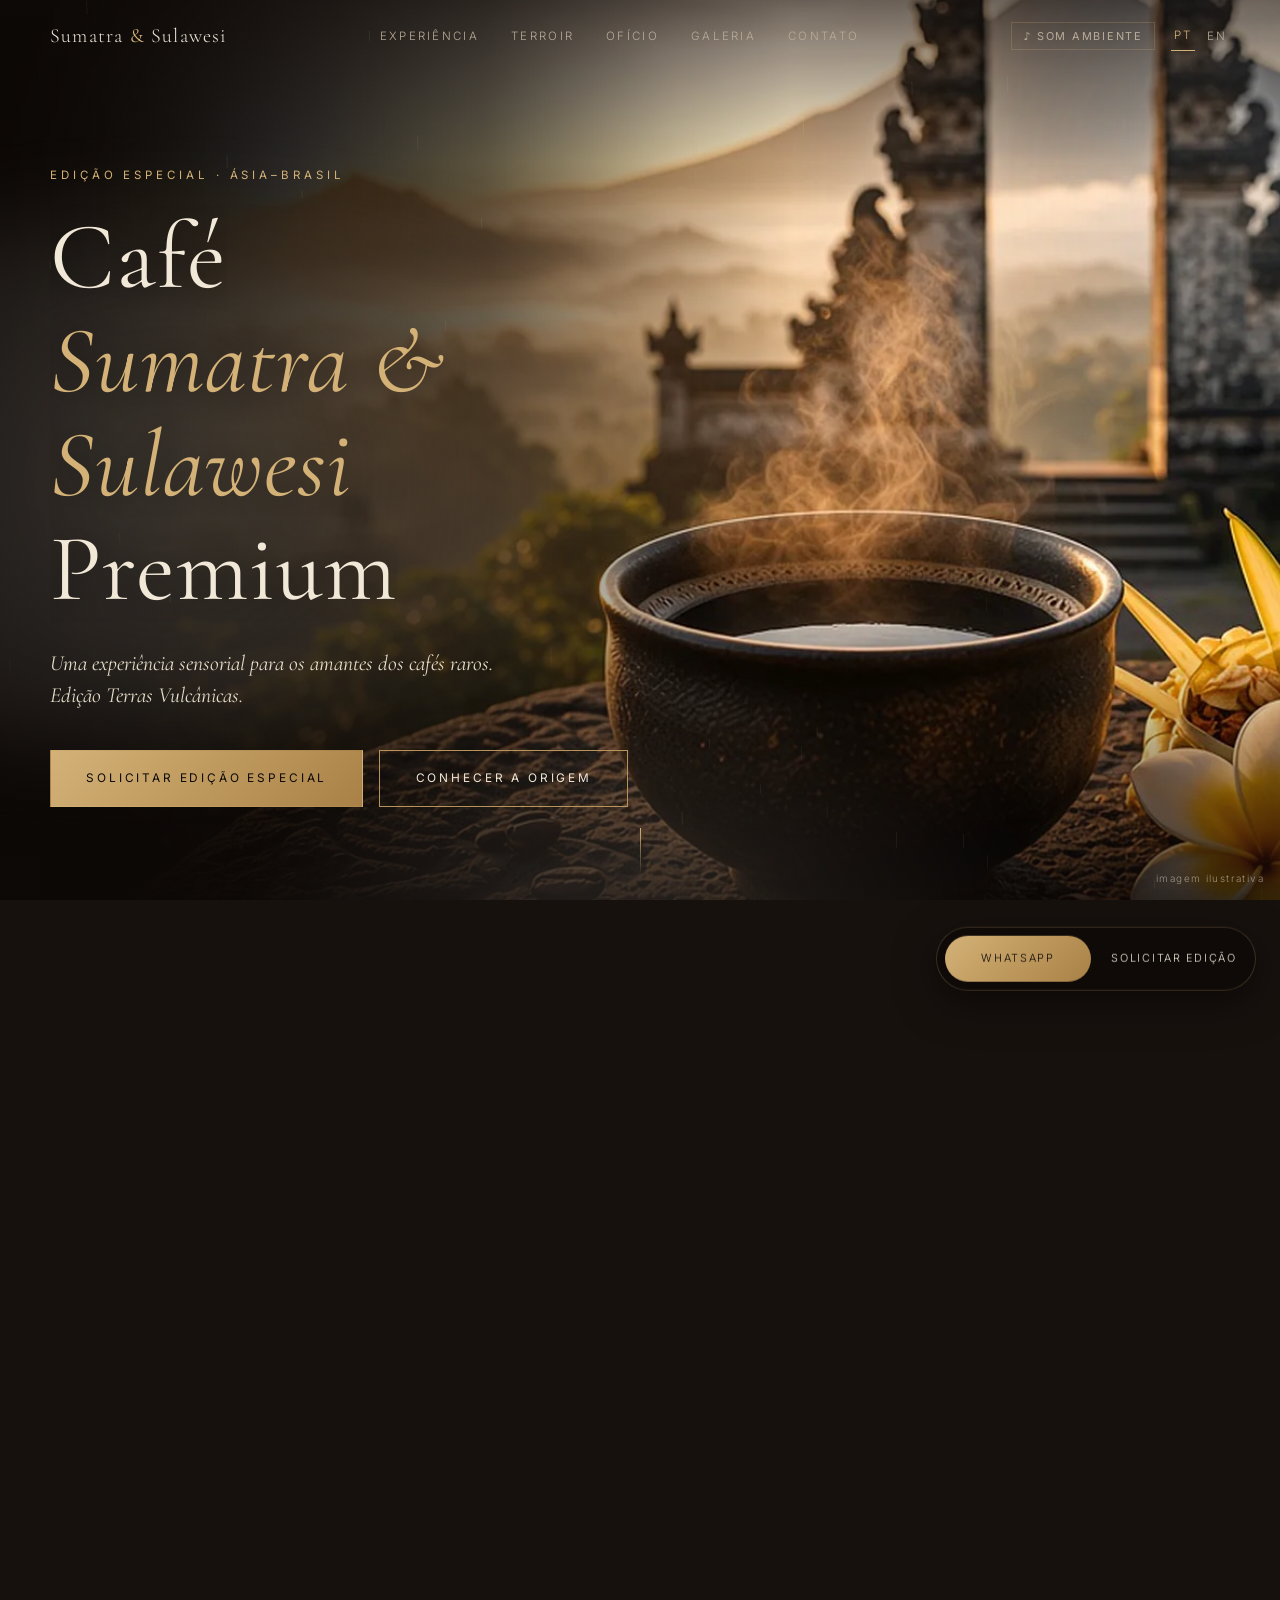
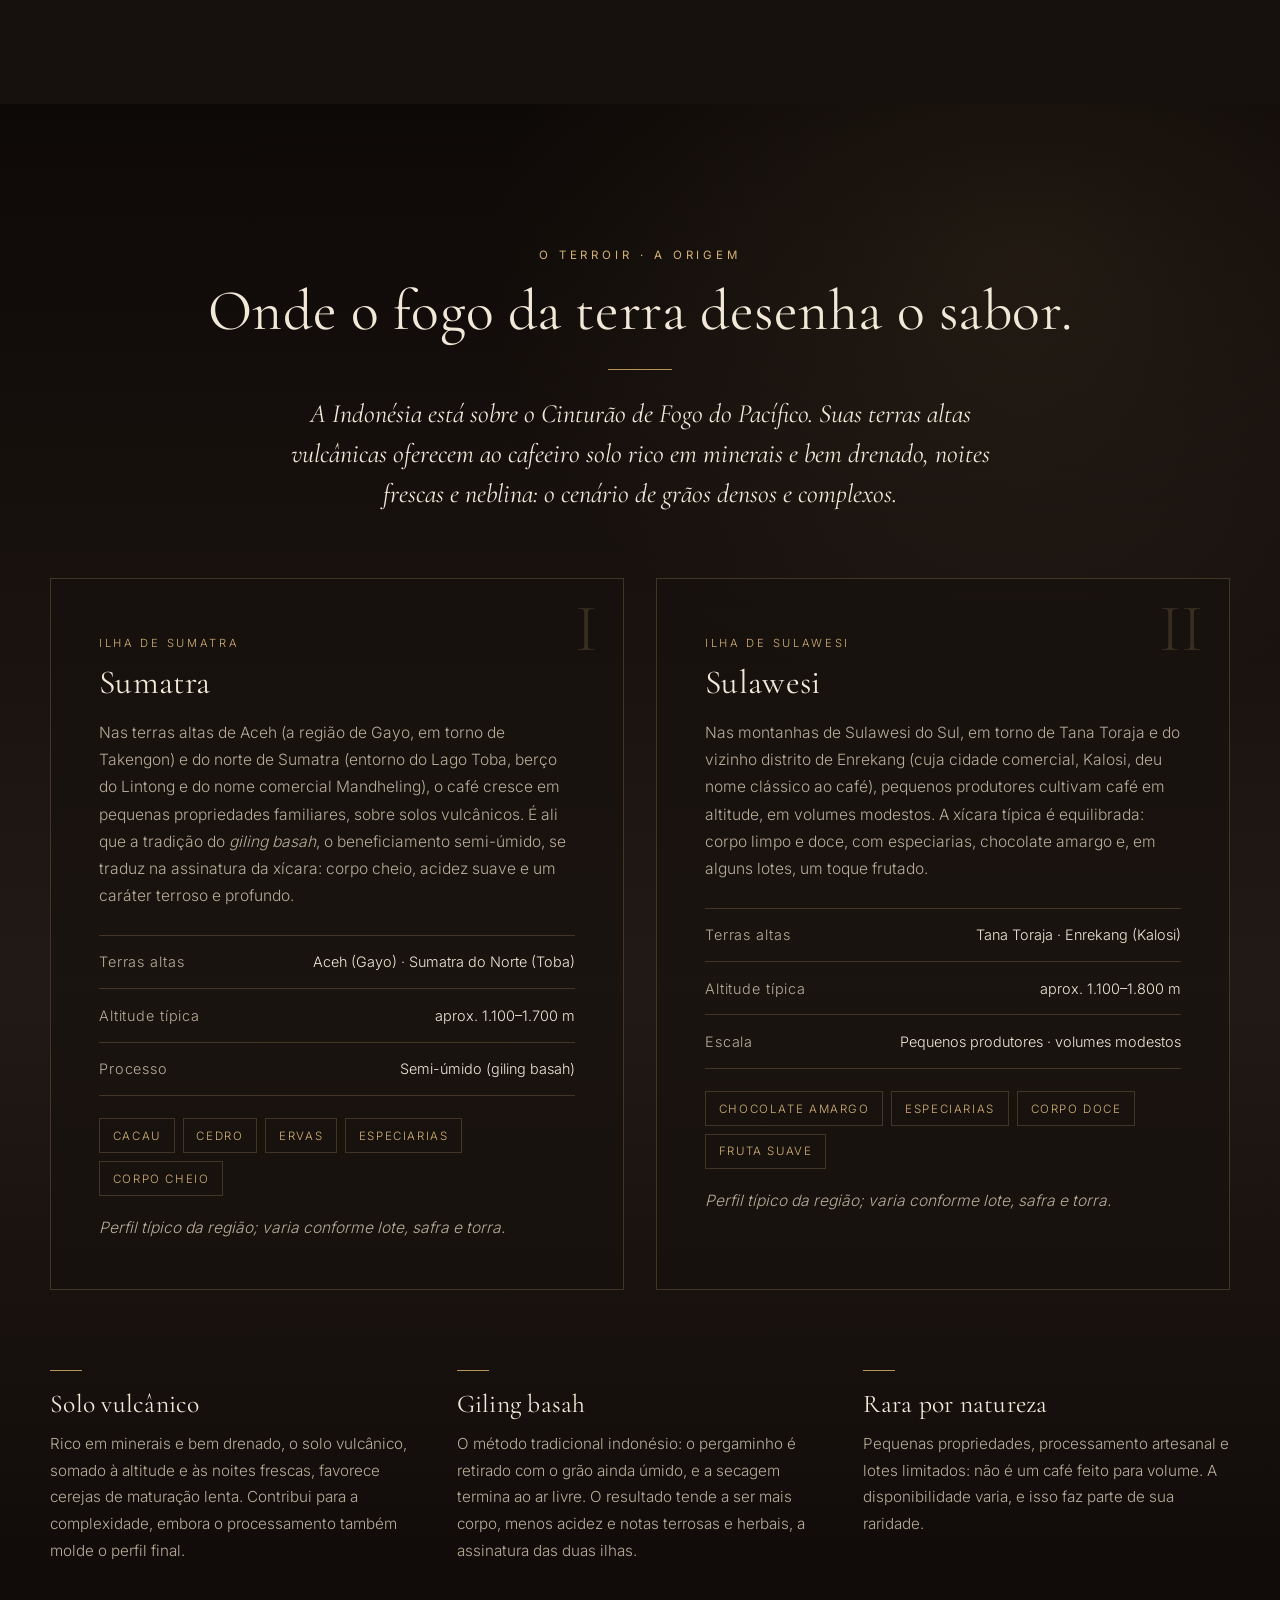
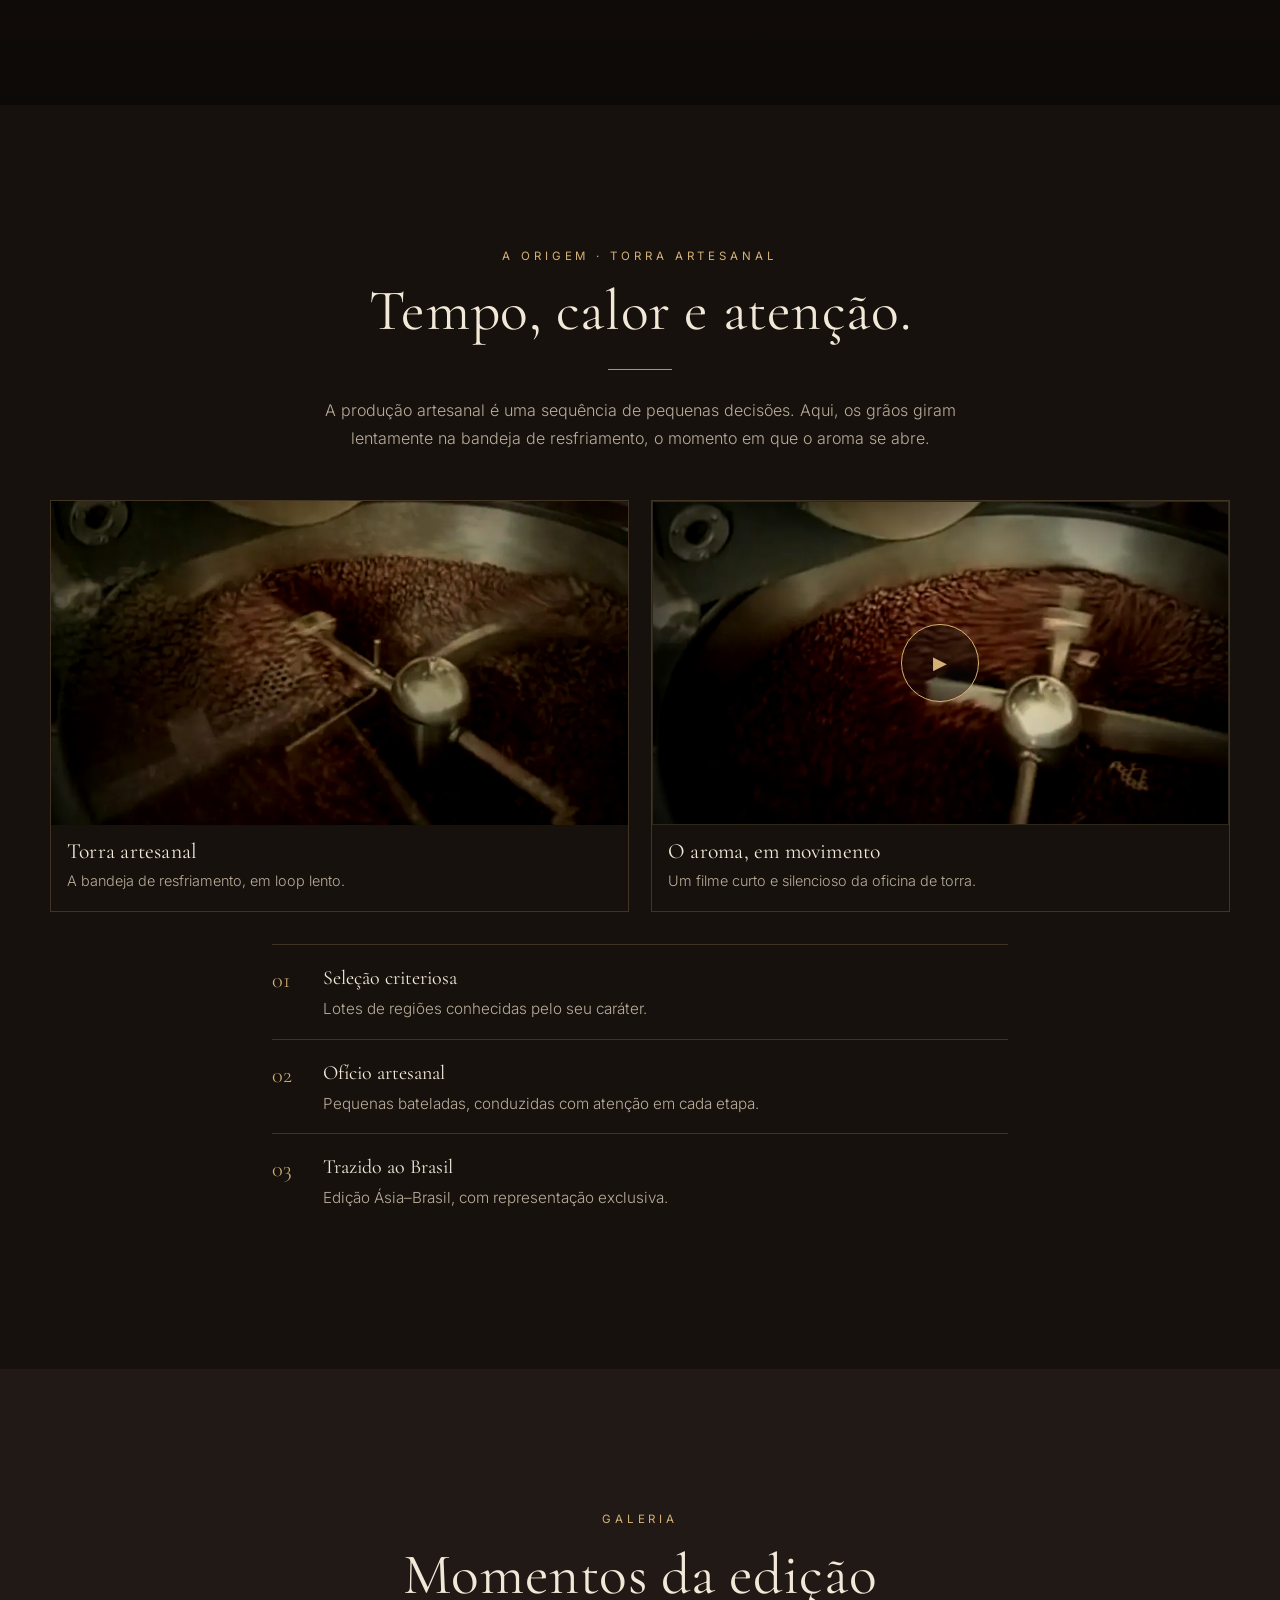
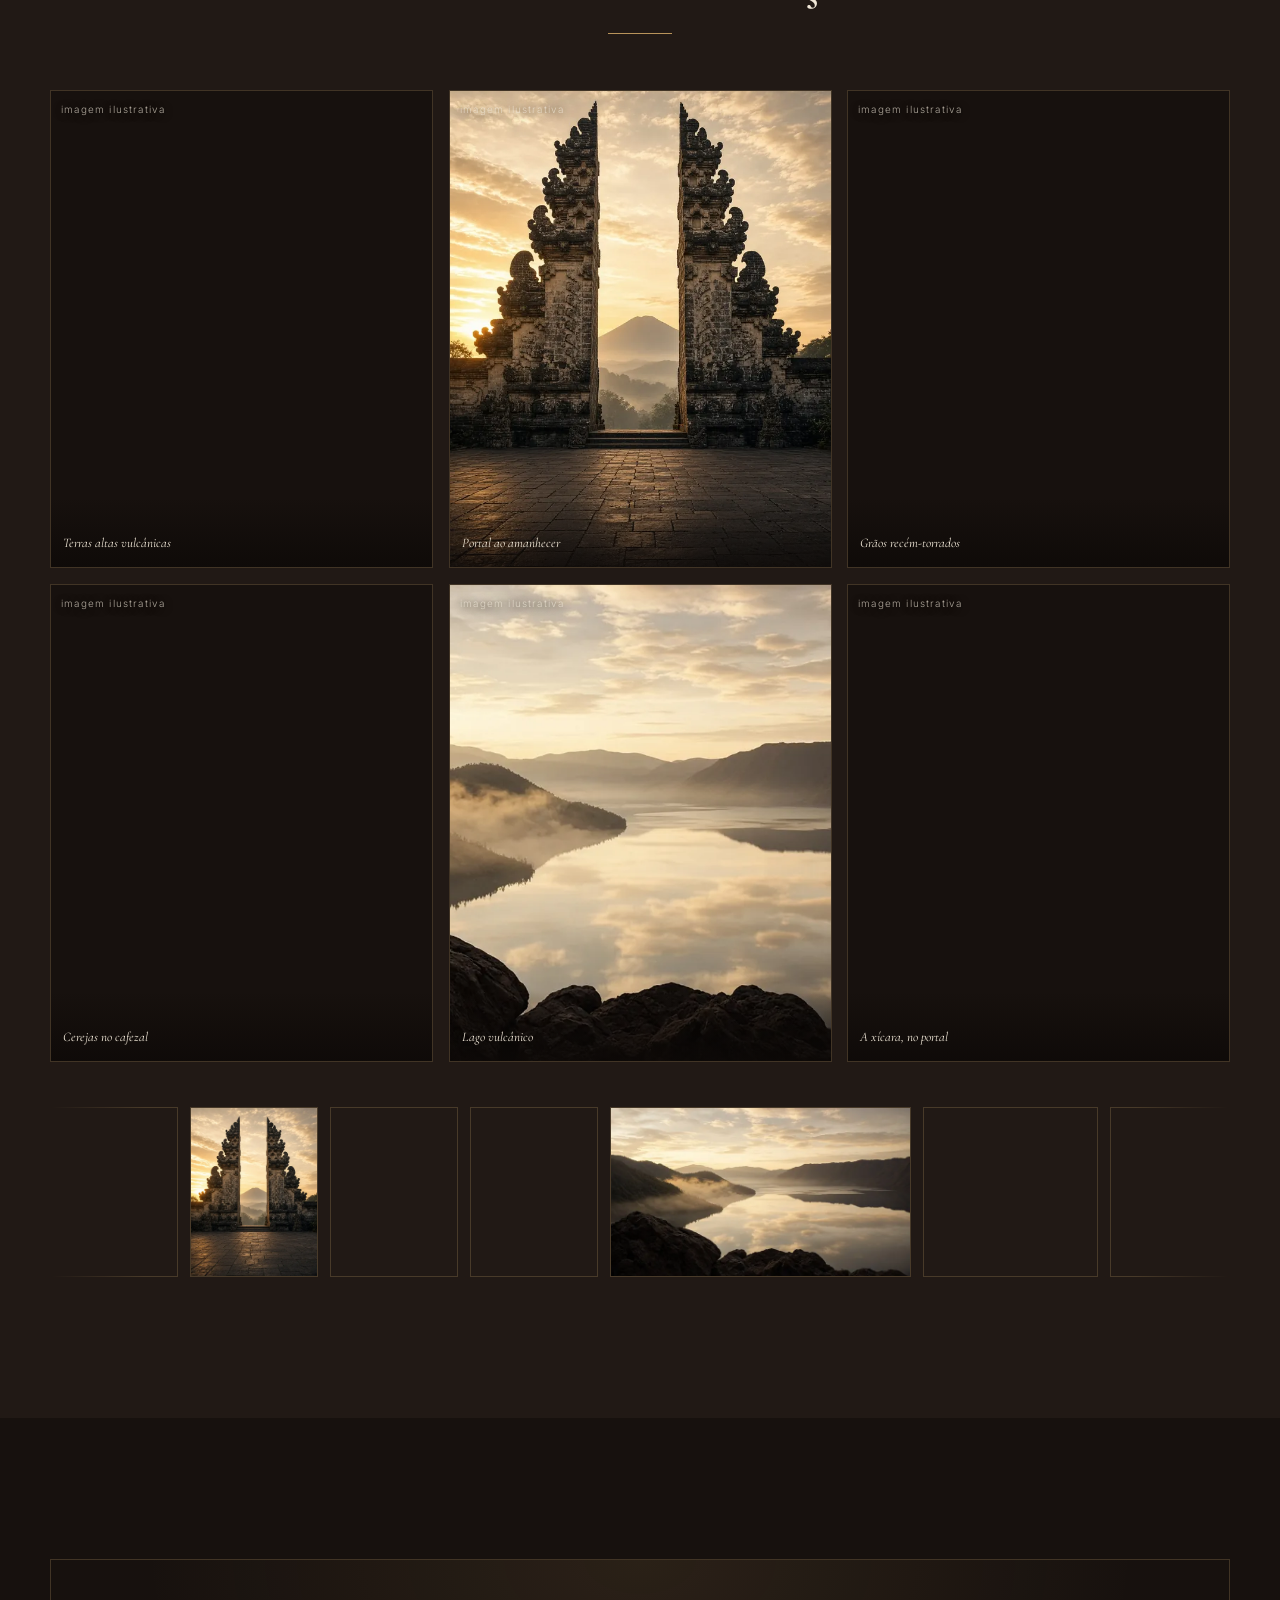
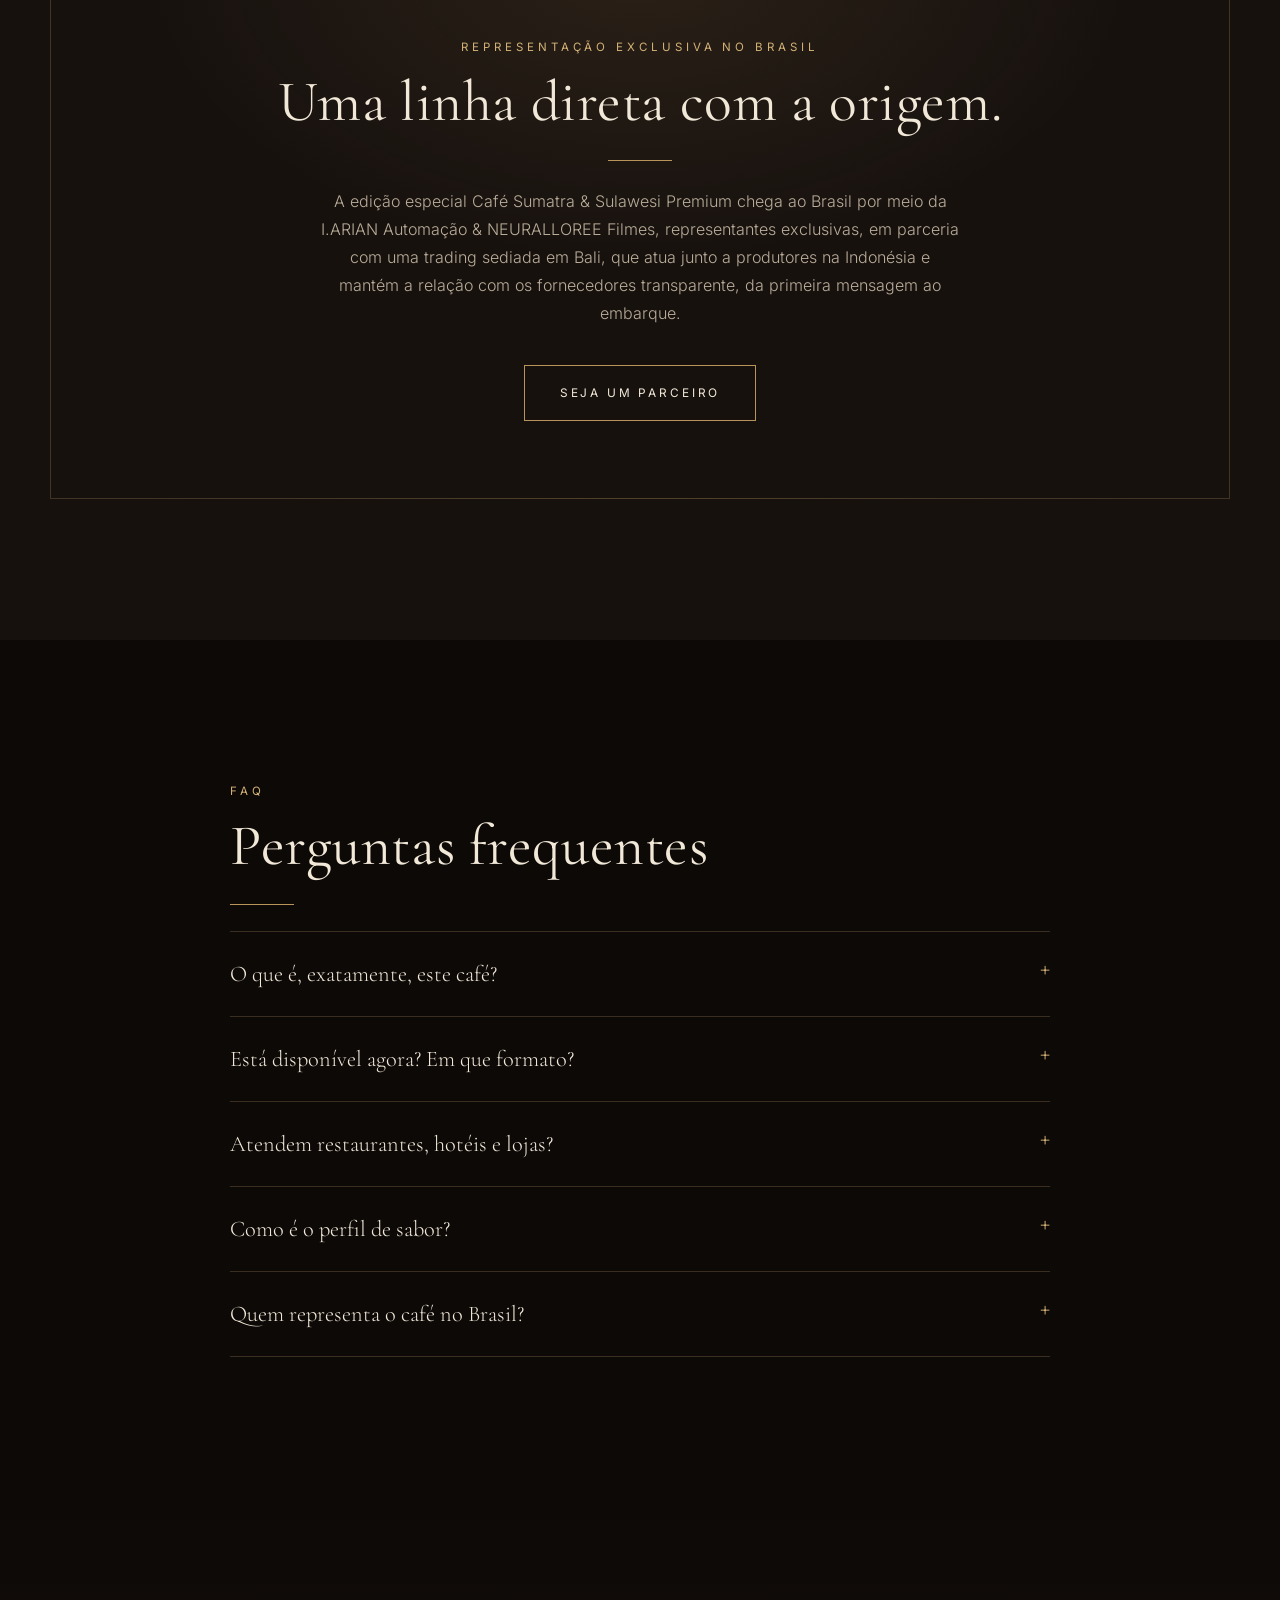
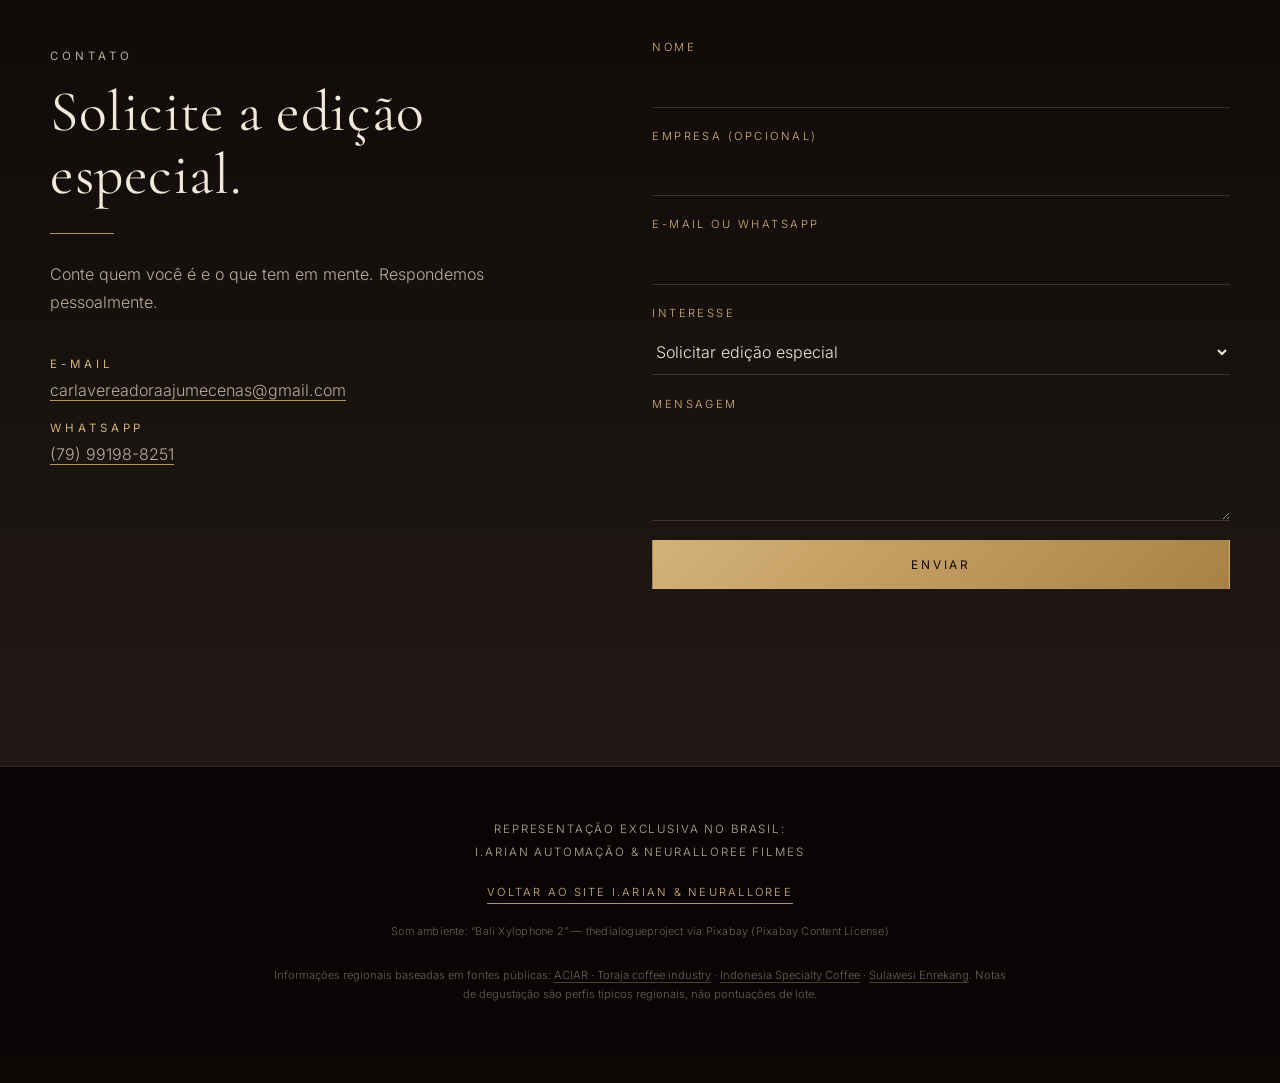
==== commit 3fc37628: "Atmosfera do hero, galeria, som ambiente e contato" ====
--- a/index.html
+++ b/index.html
@@ -14,41 +14,67 @@
 <link rel="stylesheet" href="assets/fonts/fonts.css">
 <link rel="stylesheet" href="assets/css/style.css">
 <link rel="icon" href="data:image/svg+xml,%3Csvg xmlns='http://www.w3.org/2000/svg' viewBox='0 0 64 64'%3E%3Crect width='64' height='64' fill='%230d0907'/%3E%3Ctext x='32' y='43' font-size='34' text-anchor='middle' fill='%23d4b277' font-family='Georgia'%3ES%26S%3C/text%3E%3C/svg%3E">
+<script>document.documentElement.classList.add('js')</script>
 </head>
 <body>
 
+<div class="progress" id="progress" aria-hidden="true"></div>
+
 <header class="nav" id="nav"><div class="wrap">
   <a href="#topo" class="brand">Sumatra <b>&amp;</b> Sulawesi</a>
-  <nav class="menu">
+  <nav class="menu" id="menu">
     <a href="#experiencia" data-en="Experience">Experiência</a>
     <a href="#terroir" data-en="Terroir">Terroir</a>
     <a href="#torra" data-en="Craft">Ofício</a>
     <a href="#galeria" data-en="Gallery">Galeria</a>
     <a href="#contato" data-en="Contact">Contato</a>
+  </nav>
+  <div class="tools">
+    <button type="button" class="snd show" id="snd" aria-pressed="false" data-en="♪ Ambient sound">♪ Som ambiente</button>
     <div class="lang" role="group" aria-label="Idioma"><button data-l="pt" class="on">PT</button><button data-l="en">EN</button></div>
-  </nav>
+    <button class="burger" id="menuBtn" type="button" aria-expanded="false" aria-controls="overlay" aria-label="Abrir menu"><span></span><span></span><span></span></button>
+  </div>
 </div></header>
 
+<div class="overlay" id="overlay" aria-hidden="true" inert>
+  <a href="#experiencia" data-en="Experience">Experiência</a>
+  <a href="#terroir" data-en="Terroir">Terroir</a>
+  <a href="#torra" data-en="Craft">Ofício</a>
+  <a href="#galeria" data-en="Gallery">Galeria</a>
+  <a href="#contato" data-en="Contact">Contato</a>
+</div>
+
 <main id="topo">
-<!-- HERO -->
 <section class="hero" aria-label="Café Sumatra e Sulawesi Premium">
-  <picture>
-    <img src="assets/img/hero-1920.webp" srcset="assets/img/hero-960.webp 960w, assets/img/hero-1920.webp 1920w" sizes="100vw" width="1920" height="1080" alt="Xícara de café fumegante sobre pedra vulcânica, com portal de templo balinês e montanha ao amanhecer" fetchpriority="high" decoding="async">
-  </picture>
+  <div class="hero-bg" data-parallax="0.16">
+    <picture>
+      <img src="assets/img/hero-1920.webp" srcset="assets/img/hero-960.webp 960w, assets/img/hero-1920.webp 1920w" sizes="100vw" width="1920" height="1080" alt="Xícara de café fumegante sobre pedra vulcânica, com portal de templo balinês e montanha ao amanhecer" fetchpriority="high" decoding="async">
+    </picture>
+  </div>
+  <div class="mist" aria-hidden="true"><b></b><b></b><b></b></div>
+  <canvas class="atm-rain" id="rain" aria-hidden="true"></canvas>
+  <div class="steam" aria-hidden="true"><span></span><span></span><span></span></div>
+  <div class="beans" aria-hidden="true">
+    <span class="bean-w" data-parallax="0.10" style="--x:78%;--y:18%;--s:38px;--dur:22s;--d:0s;--dx:18px;--dy:-36px;--r0:-12deg;--r1:18deg"><img src="assets/img/bean.webp" width="160" height="181" alt=""></span>
+    <span class="bean-w" data-parallax="0.18" style="--x:88%;--y:58%;--s:52px;--dur:26s;--d:-4s;--dx:-16px;--dy:-22px;--r0:20deg;--r1:48deg"><img src="assets/img/bean.webp" width="160" height="181" alt=""></span>
+    <span class="bean-w" data-parallax="0.07" style="--x:62%;--y:72%;--s:28px;--dur:19s;--d:-8s;--dx:10px;--dy:-28px;--r0:8deg;--r1:-20deg"><img src="assets/img/bean.webp" width="160" height="181" alt=""></span>
+    <span class="bean-w" data-parallax="0.22" style="--x:70%;--y:12%;--s:34px;--dur:24s;--d:-2s;--dx:12px;--dy:-40px;--r0:-30deg;--r1:-8deg"><img src="assets/img/bean.webp" width="160" height="181" alt=""></span>
+    <span class="bean-w" data-parallax="0.12" style="--x:92%;--y:36%;--s:22px;--dur:21s;--d:-6s;--dx:-10px;--dy:-24px;--r0:15deg;--r1:40deg"><img src="assets/img/bean.webp" width="160" height="181" alt=""></span>
+  </div>
+  <div class="hero-shade" aria-hidden="true"></div>
   <div class="wrap">
     <p class="eyebrow rv in" data-en="Special edition · Asia–Brazil">Edição especial · Ásia–Brasil</p>
-    <h1 class="rv in d1" data-en="Café <em>Sumatra &amp; Sulawesi</em> Premium">Café <em>Sumatra &amp; Sulawesi</em> Premium</h1>
+    <h1 id="h1" class="rv in d1" data-en="Café <em>Sumatra &amp; Sulawesi</em> Premium">Café <em>Sumatra &amp; Sulawesi</em> Premium</h1>
     <p class="lead rv in d2" data-en="A sensory experience for lovers of rare coffees. Volcanic Lands Edition.">Uma experiência sensorial para os amantes dos cafés raros. Edição Terras Vulcânicas.</p>
     <div class="btns rv in d3">
-      <a href="#contato" class="btn solid" data-en="Request special edition">Solicitar edição especial</a>
-      <a href="#terroir" class="btn" data-en="Discover the origin">Conhecer a origem</a>
+      <a href="#contato" class="btn solid magnet" data-en="Request special edition">Solicitar edição especial</a>
+      <a href="#terroir" class="btn magnet" data-en="Discover the origin">Conhecer a origem</a>
     </div>
   </div>
   <span class="tag" data-en="illustrative image">imagem ilustrativa</span>
   <span class="scroll"></span>
 </section>
 
-<!-- EXPERIÊNCIA -->
 <section class="intro" id="experiencia"><div class="wrap">
   <div class="grid">
     <div class="rv">
@@ -69,7 +95,6 @@
   </div>
 </div></section>
 
-<!-- TERROIR -->
 <section class="terroir" id="terroir"><div class="wrap">
   <div class="center rv">
     <p class="eyebrow" data-en="O Terroir · The Origin">O Terroir · A Origem</p>
@@ -77,9 +102,8 @@
     <div class="rule"></div>
     <p class="lead" style="margin-inline:auto" data-en="Indonesia sits on the Pacific Ring of Fire. Its volcanic highlands give the coffee tree mineral-rich, well-drained soil, cool nights and mist: the setting for dense, complex beans.">A Indonésia está sobre o Cinturão de Fogo do Pacífico. Suas terras altas vulcânicas oferecem ao cafeeiro solo rico em minerais e bem drenado, noites frescas e neblina: o cenário de grãos densos e complexos.</p>
   </div>
-
   <div class="regions">
-    <article class="region rv">
+    <article class="region rv gb">
       <span class="num">I</span>
       <span class="sub" data-en="Island of Sumatra">Ilha de Sumatra</span>
       <h3>Sumatra</h3>
@@ -92,7 +116,7 @@
       <div class="notes"><i data-en="Cocoa">Cacau</i><i data-en="Cedar">Cedro</i><i data-en="Herbs">Ervas</i><i data-en="Warm spice">Especiarias</i><i data-en="Full body">Corpo cheio</i></div>
       <p class="disc" data-en="Typical regional profile; it varies by lot, harvest and roast.">Perfil típico da região; varia conforme lote, safra e torra.</p>
     </article>
-    <article class="region rv d1">
+    <article class="region rv d1 gb">
       <span class="num">II</span>
       <span class="sub" data-en="Island of Sulawesi">Ilha de Sulawesi</span>
       <h3>Sulawesi</h3>
@@ -106,7 +130,6 @@
       <p class="disc" data-en="Typical regional profile; it varies by lot, harvest and roast.">Perfil típico da região; varia conforme lote, safra e torra.</p>
     </article>
   </div>
-
   <div class="pillars">
     <div class="pillar rv"><h3 data-en="Volcanic soil">Solo vulcânico</h3><p data-en="Mineral-rich and well-drained, volcanic soil, combined with altitude and cool nights, favours slow-ripening cherries. It contributes to complexity, though processing also shapes the final profile.">Rico em minerais e bem drenado, o solo vulcânico, somado à altitude e às noites frescas, favorece cerejas de maturação lenta. Contribui para a complexidade, embora o processamento também molde o perfil final.</p></div>
     <div class="pillar rv d1"><h3>Giling basah</h3><p data-en="The traditional Indonesian method: the parchment is removed while the bean is still moist, and drying finishes in the open air. The result tends to be fuller body, lower acidity and earthy, herbal notes, the signature of both islands.">O método tradicional indonésio: o pergaminho é retirado com o grão ainda úmido, e a secagem termina ao ar livre. O resultado tende a ser mais corpo, menos acidez e notas terrosas e herbais, a assinatura das duas ilhas.</p></div>
@@ -114,54 +137,65 @@
   </div>
 </div></section>
 
-<!-- TORRA -->
-<section class="torra" id="torra"><div class="wrap grid">
-  <div class="rv">
+<section class="torra" id="torra"><div class="wrap">
+  <div class="center rv">
     <p class="eyebrow" data-en="The origin · Artisanal roasting">A origem · Torra artesanal</p>
     <h2 data-en="Time, heat and attention.">Tempo, calor e atenção.</h2>
     <div class="rule"></div>
-    <p class="body" data-en="Artisanal production is a sequence of small decisions. Here, the beans turn slowly in the cooling tray, the moment the aroma opens.">A produção artesanal é uma sequência de pequenas decisões. Aqui, os grãos giram lentamente na bandeja de resfriamento, o momento em que o aroma se abre.</p>
-    <ol class="steps">
-      <li><b data-en="Careful selection">Seleção criteriosa</b><span data-en="Lots from regions known for their character.">Lotes de regiões conhecidas pelo seu caráter.</span></li>
-      <li><b data-en="Artisanal craft">Ofício artesanal</b><span data-en="Small batches, handled with attention at every stage.">Pequenas bateladas, conduzidas com atenção em cada etapa.</span></li>
-      <li><b data-en="Brought to Brazil">Trazido ao Brasil</b><span data-en="Asia–Brazil edition, with exclusive representation.">Edição Ásia–Brasil, com representação exclusiva.</span></li>
-    </ol>
-  </div>
-  <div class="frame rv d1"><video id="vLoop" muted loop playsinline preload="none" disablepictureinpicture aria-label="Grãos de café na bandeja de resfriamento da torra artesanal"></video></div>
-</div></section>
-
-<!-- FILME -->
-<section class="film" id="filme"><div class="wrap">
-  <div class="rv">
-    <p class="eyebrow" data-en="Film">Filme</p>
-    <h2 data-en="The aroma, in motion.">O aroma, em movimento.</h2>
-    <div class="rule" style="margin-inline:auto"></div>
-    <p class="body" style="margin-inline:auto" data-en="A few quiet seconds in the artisanal roasting workshop.">Alguns segundos de silêncio na oficina de torra artesanal.</p>
-  </div>
-  <div class="frame rv d1" id="filmFrame"><video id="vFilm" muted playsinline preload="none" aria-label="Filme curto: grãos de café em torra artesanal"></video><button class="pbtn" id="pbtn" aria-label="Reproduzir">▶</button></div>
-</div></section>
-
-<!-- GALERIA -->
+    <p class="body" style="margin-inline:auto" data-en="Artisanal production is a sequence of small decisions. Here, the beans turn slowly in the cooling tray, the moment the aroma opens.">A produção artesanal é uma sequência de pequenas decisões. Aqui, os grãos giram lentamente na bandeja de resfriamento, o momento em que o aroma se abre.</p>
+  </div>
+  <div class="snapwrap" style="margin-top:3rem">
+    <div class="arrows" data-arrows><button type="button" aria-label="Anterior" data-prev>‹</button><button type="button" aria-label="Próximo" data-next>›</button></div>
+    <ul class="snap" data-snap aria-label="Filmes da origem">
+      <li class="pcard gb">
+        <div class="pm"><video id="vLoop" class="lazyvid" muted loop playsinline preload="none" disablepictureinpicture aria-label="Grãos de café na bandeja de resfriamento da torra artesanal"></video></div>
+        <h3 data-en="Artisanal roast">Torra artesanal</h3>
+        <p data-en="The cooling tray, in a slow loop.">A bandeja de resfriamento, em loop lento.</p>
+      </li>
+      <li class="pcard gb" id="filmCard">
+        <div class="pm frame" id="filmFrame"><video id="vFilm" class="lazyvid" muted playsinline preload="none" aria-label="Filme curto: grãos de café em torra artesanal"></video><button class="pbtn" id="pbtn" aria-label="Reproduzir">▶</button></div>
+        <h3 data-en="The aroma, in motion">O aroma, em movimento</h3>
+        <p data-en="A short silent film from the roasting workshop.">Um filme curto e silencioso da oficina de torra.</p>
+      </li>
+    </ul>
+    <div class="dots" data-dots role="group" aria-label="Navegação do carrossel"></div>
+  </div>
+  <ol class="steps rv" style="max-width:46rem;margin-inline:auto">
+    <li><b data-en="Careful selection">Seleção criteriosa</b><span data-en="Lots from regions known for their character.">Lotes de regiões conhecidas pelo seu caráter.</span></li>
+    <li><b data-en="Artisanal craft">Ofício artesanal</b><span data-en="Small batches, handled with attention at every stage.">Pequenas bateladas, conduzidas com atenção em cada etapa.</span></li>
+    <li><b data-en="Brought to Brazil">Trazido ao Brasil</b><span data-en="Asia–Brazil edition, with exclusive representation.">Edição Ásia–Brasil, com representação exclusiva.</span></li>
+  </ol>
+</div></section>
+
 <section class="gallery" id="galeria"><div class="wrap">
   <div class="center rv">
     <p class="eyebrow" data-en="Gallery">Galeria</p>
     <h2 data-en="Moments of the edition">Momentos da edição</h2>
     <div class="rule"></div>
   </div>
-  <!-- Para adicionar fotos: coloque arquivos em assets/img/ com os nomes gallery-1.webp ... gallery-6.webp (ou .jpg) -->
-  <div class="gal rv d1" id="gal"></div>
-</div></section>
-
-<!-- PARCERIA -->
+  <div class="gal" data-snap-gal>
+    <figure class="gb rv"><img src="assets/img/gallery-1-sm.webp" srcset="assets/img/gallery-1-sm.webp 640w, assets/img/gallery-1.webp 1200w" sizes="(max-width:760px) 74vw, 32vw" width="900" height="1200" alt="Cafezal em terras altas vulcânicas, com neblina e um vulcão ao amanhecer" loading="lazy" decoding="async"><figcaption data-en="Volcanic highlands">Terras altas vulcânicas</figcaption><span class="ilus" data-en="illustrative image">imagem ilustrativa</span></figure>
+    <figure class="gb rv"><img src="assets/img/gallery-2-sm.webp" srcset="assets/img/gallery-2-sm.webp 640w, assets/img/gallery-2.webp 1200w" sizes="(max-width:760px) 74vw, 32vw" width="900" height="1200" alt="Portal de pedra vulcânica ao nascer do sol, com um vulcão ao fundo" loading="lazy" decoding="async"><figcaption data-en="A gate at dawn">Portal ao amanhecer</figcaption><span class="ilus" data-en="illustrative image">imagem ilustrativa</span></figure>
+    <figure class="gb rv"><img src="assets/img/gallery-3-sm.webp" srcset="assets/img/gallery-3-sm.webp 640w, assets/img/gallery-3.webp 1200w" sizes="(max-width:760px) 74vw, 32vw" width="900" height="1200" alt="Tigela de latão com grãos de café recém-torrados sobre pedra vulcânica" loading="lazy" decoding="async"><figcaption data-en="Freshly roasted beans">Grãos recém-torrados</figcaption><span class="ilus" data-en="illustrative image">imagem ilustrativa</span></figure>
+    <figure class="gb rv"><img src="assets/img/gallery-4-sm.webp" srcset="assets/img/gallery-4-sm.webp 640w, assets/img/gallery-4.webp 1200w" sizes="(max-width:760px) 74vw, 32vw" width="900" height="1200" alt="Cerejas vermelhas de café no galho, com orvalho e luz dourada" loading="lazy" decoding="async"><figcaption data-en="Cherries on the bush">Cerejas no cafezal</figcaption><span class="ilus" data-en="illustrative image">imagem ilustrativa</span></figure>
+    <figure class="gb rv"><img src="assets/img/gallery-5-sm.webp" srcset="assets/img/gallery-5-sm.webp 640w, assets/img/gallery-5.webp 1200w" sizes="(max-width:760px) 74vw, 66vw" width="1200" height="675" alt="Lago de cratera vulcânica ao primeiro sol, com neblina sobre a água" loading="lazy" decoding="async"><figcaption data-en="A volcanic lake">Lago vulcânico</figcaption><span class="ilus" data-en="illustrative image">imagem ilustrativa</span></figure>
+    <figure class="gb rv"><img src="assets/img/gallery-6-sm.webp" srcset="assets/img/gallery-6-sm.webp 640w, assets/img/gallery-6.webp 1200w" sizes="(max-width:760px) 74vw, 32vw" width="900" height="870" alt="Xícara de café fumegante diante do portal e da montanha ao amanhecer" loading="lazy" decoding="async"><figcaption data-en="The cup, at the gate">A xícara, no portal</figcaption><span class="ilus" data-en="illustrative image">imagem ilustrativa</span></figure>
+  </div>
+  <div class="marquee" data-marquee aria-hidden="true">
+    <div class="mtrack">
+      <div class="mset" id="mset"></div>
+    </div>
+  </div>
+</div></section>
+
 <section class="partner" id="parceria"><div class="wrap"><div class="box rv">
   <p class="eyebrow" data-en="Exclusive representation in Brazil">Representação exclusiva no Brasil</p>
   <h2 data-en="Direct line to the origin.">Uma linha direta com a origem.</h2>
   <div class="rule" style="margin-inline:auto"></div>
   <p class="body" data-en="The Café Sumatra &amp; Sulawesi Premium special edition reaches Brazil through I.ARIAN Automação &amp; NEURALLOREE Filmes, exclusive representatives, in partnership with a trading company based in Bali, which works close to producers in Indonesia and keeps the supplier relationship transparent from the first message to shipment.">A edição especial Café Sumatra &amp; Sulawesi Premium chega ao Brasil por meio da I.ARIAN Automação &amp; NEURALLOREE Filmes, representantes exclusivas, em parceria com uma trading sediada em Bali, que atua junto a produtores na Indonésia e mantém a relação com os fornecedores transparente, da primeira mensagem ao embarque.</p>
-  <div class="btns" style="justify-content:center"><a href="#contato" class="btn" data-en="Become a partner">Seja um parceiro</a></div>
+  <div class="btns" style="justify-content:center"><a href="#contato" class="btn magnet" data-en="Become a partner">Seja um parceiro</a></div>
 </div></div></section>
 
-<!-- FAQ -->
 <section id="faq"><div class="wrap faq">
   <div class="rv"><p class="eyebrow">FAQ</p><h2 data-en="Common questions">Perguntas frequentes</h2><div class="rule"></div></div>
   <div class="rv">
@@ -173,15 +207,14 @@
   </div>
 </div></section>
 
-<!-- CONTATO -->
 <section class="contact" id="contato"><div class="wrap grid">
   <div class="rv cinfo">
     <p class="eyebrow" data-en="Contact">Contato</p>
     <h2 data-en="Request the special edition.">Solicite a edição especial.</h2>
     <div class="rule"></div>
     <p class="body" data-en="Tell us who you are and what you have in mind. We reply personally.">Conte quem você é e o que tem em mente. Respondemos pessoalmente.</p>
-    <p style="margin-top:2rem"><span class="eyebrow">E-mail</span><br><span id="cEmail"></span></p>
-    <p><span class="eyebrow">WhatsApp</span><br><span id="cWa"></span></p>
+    <p class="email-row" id="emailRow" style="margin-top:2rem"><span class="eyebrow">E-mail</span><br><span id="cEmail"></span></p>
+    <p id="waRow"><span class="eyebrow">WhatsApp</span><br><span id="cWa"></span></p>
   </div>
   <form class="rv d1" id="form" novalidate>
     <label><span data-en="Name">Nome</span><input name="nome" required autocomplete="name"></label>
@@ -190,7 +223,7 @@
     <label><span data-en="Interest">Interesse</span>
       <select name="interesse"><option data-en="Request special edition">Solicitar edição especial</option><option data-en="Become a partner">Seja um parceiro</option><option data-en="Restaurant / hotel / shop">Restaurante / hotel / loja</option><option data-en="Other">Outro</option></select></label>
     <label><span data-en="Message">Mensagem</span><textarea name="msg"></textarea></label>
-    <button type="submit" class="btn solid" data-en="Send">Enviar</button>
+    <button type="submit" class="btn solid magnet" data-en="Send">Enviar</button>
     <p class="msg" id="msg" role="status"></p>
   </form>
 </div></section>
@@ -199,6 +232,7 @@
 <footer><div class="wrap">
   <p class="credit"><span data-en="Exclusive representation in Brazil:">Representação exclusiva no Brasil:</span><br>I.ARIAN Automação &amp; NEURALLOREE Filmes</p>
   <a class="back" id="back" href="https://i-arian-automacao-neuralloree-filmes.github.io/" data-en="Back to the I.ARIAN &amp; NEURALLOREE site">Voltar ao site I.ARIAN &amp; NEURALLOREE</a>
+  <p class="snd-credit" data-en="Ambient sound: &quot;Bali Xylophone 2&quot; — thedialogueproject via Pixabay (Pixabay Content License)">Som ambiente: “Bali Xylophone 2” — thedialogueproject via Pixabay (Pixabay Content License)</p>
   <p class="refs"><span data-en="Regional information based on public sources:">Informações regionais baseadas em fontes públicas:</span>
     <a href="https://www.aciar.gov.au/sites/default/files/2022-05/Final-Report-for-SMAR-2007-200-combined.pdf" target="_blank" rel="noopener">ACIAR · Toraja coffee industry</a> ·
     <a href="https://specialtycoffee.id/articles/why-single-origin-indonesian-coffee-matters-a-taste-of-terroir/" target="_blank" rel="noopener">Indonesia Specialty Coffee</a> ·
@@ -206,6 +240,15 @@
     <span data-en="Tasting notes are typical regional profiles, not lot-specific scores.">Notas de degustação são perfis típicos regionais, não pontuações de lote.</span></p>
 </div></footer>
 
+<div class="dock" id="dock" aria-label="Ações rápidas">
+  <a class="wa" id="dockWa" href="#contato" target="_blank" rel="noopener">WhatsApp</a>
+  <a href="#contato" data-en="Request edition">Solicitar edição</a>
+</div>
+
+<audio id="amb" loop preload="none">
+  <source src="assets/audio/templo_ambiente.ogg" type="audio/ogg">
+  <source src="assets/audio/templo_ambiente.mp3" type="audio/mpeg">
+</audio>
 <script src="assets/js/config.js"></script>
 <script src="assets/js/main.js"></script>
 </body>
--- a/assets/css/style.css
+++ b/assets/css/style.css
@@ -26,7 +26,7 @@
 .rv.d1{transition-delay:.15s}.rv.d2{transition-delay:.3s}.rv.d3{transition-delay:.45s}
 
 /* nav */
-.nav{position:fixed;inset:0 0 auto 0;z-index:50;transition:background .6s,backdrop-filter .6s,border-color .6s;border-bottom:1px solid transparent}
+.nav{position:fixed;inset:0 0 auto 0;z-index:120;transition:background .6s,backdrop-filter .6s,border-color .6s;border-bottom:1px solid transparent}
 .nav.solid{background:rgba(13,9,7,.86);backdrop-filter:blur(10px);-webkit-backdrop-filter:blur(10px);border-color:var(--line)}
 .nav .wrap{display:flex;align-items:center;justify-content:space-between;height:72px}
 .brand{font-family:var(--serif);font-size:1.25rem;letter-spacing:.06em;color:var(--cream)}
@@ -170,3 +170,154 @@
 footer .back{display:inline-block;margin-top:1.2rem;font-size:.7rem;letter-spacing:.2em;text-transform:uppercase;color:var(--gold);border-bottom:1px solid var(--brass)}
 
 @media(prefers-reduced-motion:reduce){.rv{opacity:1;transform:none;transition:none}.hero img{animation:none}.scroll{animation:none}html{scroll-behavior:auto}}
+
+/* ===== motion system (mirrors main site structure, coffee palette) ===== */
+.progress{position:fixed;left:0;top:0;width:100%;height:3px;z-index:130;transform-origin:0 50%;transform:scaleX(var(--p,0));background:linear-gradient(90deg,var(--brass),var(--gold));pointer-events:none}
+.tools{display:flex;align-items:center;gap:1rem}
+.snd{display:none;background:none;border:1px solid var(--line);color:var(--muted);font:400 .68rem/1 var(--sans);letter-spacing:.16em;text-transform:uppercase;padding:.45rem .7rem;cursor:pointer;transition:color .35s,border-color .35s,background .35s}
+.snd.show{display:inline-flex;align-items:center;gap:.4rem}
+.snd[aria-pressed=true]{color:var(--gold);border-color:var(--brass)}
+.snd:hover{color:var(--gold)}
+.burger{display:none;width:44px;height:44px;background:none;border:0;cursor:pointer;padding:0;flex-direction:column;justify-content:center;align-items:center;gap:6px}
+.burger span{display:block;width:20px;height:1.5px;background:var(--cream);transition:transform .35s,opacity .25s}
+.nav.open .burger span:nth-child(1){transform:translateY(7.5px) rotate(45deg)}
+.nav.open .burger span:nth-child(2){opacity:0}
+.nav.open .burger span:nth-child(3){transform:translateY(-7.5px) rotate(-45deg)}
+.overlay{position:fixed;inset:0;z-index:110;display:flex;flex-direction:column;justify-content:center;gap:8px;padding:100px 2rem 2rem;background:rgba(13,9,7,.96);clip-path:circle(0 at calc(100% - 36px) 36px);visibility:hidden;transition:clip-path .65s cubic-bezier(.7,0,.2,1),visibility 0s .65s}
+.overlay.open{clip-path:circle(150% at calc(100% - 36px) 36px);visibility:visible;transition:clip-path .65s cubic-bezier(.7,0,.2,1),visibility 0s}
+.overlay a{font-family:var(--serif);font-size:clamp(1.8rem,7vw,2.6rem);color:var(--cream);padding:.6rem 0;border-bottom:1px solid var(--line)}
+.overlay a:hover{color:var(--gold)}
+@media(max-width:860px){.burger{display:flex}.menu a{display:none}}
+@media(min-width:861px){.overlay{display:none}}
+body.lock{overflow:hidden}
+
+/* staggered reveal like the main site */
+.js .rv{opacity:0;translate:0 28px;transform:none;transition:opacity .85s ease calc(var(--i,0)*85ms),translate 1s cubic-bezier(.2,.8,.2,1) calc(var(--i,0)*85ms)}
+.js .rv.in{opacity:1;translate:0}
+h2.rv::after{content:"";display:block;width:56px;height:1px;margin-top:14px;background:var(--brass);transform:scaleX(0);transform-origin:0 50%;transition:transform .9s cubic-bezier(.2,.8,.2,1) .25s}
+.center h2.rv::after,h2.rv.c::after{margin-inline:auto;transform-origin:50% 50%}
+h2.rv.in::after{transform:scaleX(1)}
+.center .rule,h2.rv + .rule,.center h2.rv::after + .rule{display:none} /* underline replaces rule after animated h2 — keep manual rules that aren't adjacent? we keep .rule in markup for non-h2; hide only when h2 has ::after. Safer: leave rules. */
+h2.rv::after{display:none} /* keep existing gold rules; don't double */
+
+/* word-by-word hero */
+.hero h1 .w{display:inline-block;overflow:hidden;vertical-align:bottom}
+.hero h1 .w>i{display:inline-block;font-style:inherit;color:inherit;transform:translate3d(0,110%,0);opacity:0;transition:transform .9s cubic-bezier(.2,.8,.2,1),opacity .6s ease;transition-delay:calc(var(--i,0)*70ms)}
+.hero h1.go .w>i{transform:none;opacity:1}
+
+/* hero atmosphere */
+.hero-bg{position:absolute;inset:-10% 0;z-index:0;will-change:transform;overflow:hidden}
+.hero-bg picture,.hero-bg img{position:absolute;inset:0;width:100%;height:100%}
+.hero-shade{position:absolute;inset:0;z-index:1;pointer-events:none;background:linear-gradient(180deg,rgba(13,9,7,.6),rgba(13,9,7,0) 18%),linear-gradient(90deg,rgba(13,9,7,.88) 0%,rgba(13,9,7,.55) 38%,rgba(13,9,7,0) 62%),linear-gradient(0deg,rgba(13,9,7,.75),rgba(13,9,7,0) 28%)}
+.hero::after{display:none}
+.hero .wrap{z-index:5}
+.mist{position:absolute;inset:-15% -25%;z-index:2;pointer-events:none;overflow:hidden}
+.mist b{position:absolute;border-radius:50%;filter:blur(50px);opacity:.22;background:radial-gradient(circle,rgba(241,232,216,.85),transparent 68%);animation:mistdrift 32s ease-in-out infinite alternate;will-change:transform}
+.mist b:nth-child(1){width:70%;height:45%;left:-10%;top:30%;animation-duration:34s}
+.mist b:nth-child(2){width:55%;height:40%;right:-15%;top:8%;opacity:.16;animation-duration:28s;animation-direction:alternate-reverse}
+.mist b:nth-child(3){width:60%;height:35%;left:20%;bottom:-10%;opacity:.14;animation-duration:40s}
+@keyframes mistdrift{to{transform:translate3d(8%,-6%,0) scale(1.12)}}
+.steam{position:absolute;left:58%;top:36%;width:20%;height:42%;z-index:3;pointer-events:none}
+.steam span{position:absolute;bottom:0;border-radius:50%;background:radial-gradient(circle,rgba(241,232,216,.45),rgba(212,178,119,.08) 40%,transparent 70%);filter:blur(14px);animation:steam 8s ease-in infinite;opacity:0}
+.steam span:nth-child(1){left:30%;width:48%;height:90%;animation-delay:0s}
+.steam span:nth-child(2){left:18%;width:36%;height:80%;animation-delay:2.4s;animation-duration:9.5s}
+.steam span:nth-child(3){left:44%;width:30%;height:70%;animation-delay:4.2s;animation-duration:7.2s}
+@keyframes steam{0%{transform:translateY(8%) scaleX(.7);opacity:0}18%{opacity:.55}100%{transform:translateY(-95%) scaleX(1.25);opacity:0}}
+.beans{position:absolute;inset:0;z-index:3;pointer-events:none;overflow:hidden}
+.bean-w{position:absolute;left:var(--x);top:var(--y);will-change:transform}
+.bean-w img{width:var(--s,42px);height:auto;display:block;filter:drop-shadow(0 10px 14px rgba(0,0,0,.5));animation:beanfloat var(--dur,20s) ease-in-out var(--d,0s) infinite;opacity:.9}
+@keyframes beanfloat{
+  0%,100%{transform:translate3d(0,0,0) rotate(var(--r0,0deg))}
+  50%{transform:translate3d(var(--dx,14px),var(--dy,-32px),0) rotate(var(--r1,28deg))}
+}
+.atm-rain{position:absolute;inset:0;z-index:2;width:100%;height:100%;pointer-events:none;opacity:.55}
+@media(max-width:700px){
+  .hero-bg{inset:0 0 auto 0;height:min(60svh,560px)}
+  .hero-shade{inset:0;background:linear-gradient(0deg,var(--espresso) 0%,var(--espresso) 34%,rgba(13,9,7,0) 62%),linear-gradient(180deg,rgba(13,9,7,.55) 0%,rgba(13,9,7,0) 22%)}
+  .mist,.beans,.atm-rain{height:min(60svh,560px);bottom:auto;inset:0 0 auto 0}
+  .steam{left:44%;top:18%;width:38%;height:36%}
+  .atm-rain{display:none}
+  .hero-bg{inset:0 0 auto 0!important;height:min(58svh,500px)!important}
+  .hero-bg img,.hero-bg picture{inset:0!important;height:100%!important}
+  .tag{top:80px!important;bottom:auto!important;right:12px!important;left:auto;z-index:6}
+}
+
+/* buttons shimmer + magnet */
+.btn{position:relative;overflow:hidden}
+.btn::before{content:"";position:absolute;top:0;bottom:0;left:-60%;width:40%;background:linear-gradient(100deg,transparent,rgba(255,255,255,.35),transparent);transform:skewX(-20deg);transition:left .6s ease;pointer-events:none}
+.btn:hover::before{left:130%}
+
+/* tilt */
+.tilt{transform:perspective(900px) rotateX(var(--rx,0deg)) rotateY(var(--ry,0deg));will-change:transform}
+.tilt.moving{transition:transform .08s linear,box-shadow .35s}
+.tilt::after{content:"";position:absolute;inset:0;pointer-events:none;background:radial-gradient(240px circle at var(--mx,50%) var(--my,0%),rgba(212,178,119,.16),transparent 62%);opacity:0;transition:opacity .35s}
+.tilt.hot::after{opacity:1}
+.tilt.hot{box-shadow:0 22px 50px rgba(0,0,0,.45)}
+
+/* snap carousels */
+.snapwrap{position:relative}
+.snap{display:flex;gap:14px;overflow-x:auto;scroll-snap-type:x mandatory;scroll-padding-inline:20px;margin-inline:-20px;padding:6px 20px 14px;-webkit-overflow-scrolling:touch;scrollbar-width:none;list-style:none}
+.snap::-webkit-scrollbar{display:none}
+.snap>li{flex:0 0 78%;scroll-snap-align:center}
+.dots{display:flex;justify-content:center;gap:2px;margin-top:8px}
+.dots button{width:24px;height:24px;background:none;border:0;cursor:pointer;display:grid;place-content:center;padding:0}
+.dots button::before{content:"";width:8px;height:8px;border-radius:99px;background:rgba(212,178,119,.35);transition:width .3s,background .3s}
+.dots button[aria-current=true]::before{width:22px;background:var(--gold)}
+.arrows{display:none}
+.pcard{position:relative;overflow:hidden;border:1px solid var(--line);background:var(--charcoal);padding:0 0 1.1rem}
+.pm{position:relative;overflow:hidden;aspect-ratio:16/9;background:#000;margin-bottom:.9rem}
+.pm video,.pm img{width:100%;height:100%;object-fit:cover;transition:transform .8s cubic-bezier(.2,.8,.2,1)}
+.pcard:hover .pm video,.pcard:hover .pm img,.gal figure:hover img{transform:scale(1.06)}
+.pcard h3{font-size:1.35rem;padding:0 1rem;margin:0}
+.pcard p{padding:0 1rem;margin:.3rem 0 0;color:var(--muted);font-size:.9rem}
+.ilus{position:absolute;left:10px;top:10px;z-index:2;font-size:.62rem;letter-spacing:.12em;color:rgba(241,232,216,.7);text-transform:lowercase;text-shadow:0 1px 8px #000}
+@media(min-width:861px){
+  .snap{display:grid;grid-template-columns:1fr 1fr;overflow:visible;margin-inline:0;padding:0;gap:1.4rem}
+  .snap>li{flex:none}
+  .arrows{display:none}
+  .dots{display:none}
+  .pm{aspect-ratio:16/9}
+}
+@media(max-width:860px){.pm{aspect-ratio:4/5}}
+
+/* gallery: snap on mobile, grid on desktop */
+.gal{display:flex;gap:14px;overflow-x:auto;scroll-snap-type:x mandatory;margin:3.5rem -1.5rem 0;padding:6px 1.5rem 12px;scrollbar-width:none}
+.gal::-webkit-scrollbar{display:none}
+.gal figure{flex:0 0 74%;scroll-snap-align:center;aspect-ratio:4/5;overflow:hidden;position:relative;border:1px solid var(--line);background:var(--charcoal);margin:0}
+.gal figcaption{position:absolute;left:0;right:0;bottom:0;padding:2.2rem 12px 12px;font-size:.82rem;color:var(--cream);background:linear-gradient(transparent,rgba(13,9,7,.82));font-family:var(--serif);font-style:italic}
+
+@media(min-width:761px){
+  .gal{display:grid;grid-template-columns:repeat(3,1fr);overflow:visible;margin-inline:auto;padding:0;gap:1rem}
+  .gal figure{flex:none}
+
+}
+
+/* marquee */
+.marquee{margin-top:2.8rem;overflow:hidden;-webkit-mask-image:linear-gradient(90deg,transparent,#000 8%,#000 92%,transparent);mask-image:linear-gradient(90deg,transparent,#000 8%,#000 92%,transparent)}
+.mtrack{display:flex;width:max-content;animation:marq 55s linear infinite;will-change:transform}
+.mset{display:flex;gap:12px;padding-right:12px}
+.mset img{height:170px;width:auto;border:1px solid var(--line);object-fit:cover;filter:saturate(1.04)}
+.marquee:hover .mtrack,.marquee.paused .mtrack{animation-play-state:paused}
+@keyframes marq{to{transform:translate3d(-50%,0,0)}}
+
+/* dock */
+.dock{position:fixed;z-index:80;left:12px;right:12px;bottom:calc(12px + env(safe-area-inset-bottom,0px));display:flex;gap:10px;padding:8px;border-radius:999px;background:rgba(13,9,7,.78);-webkit-backdrop-filter:blur(16px);backdrop-filter:blur(16px);border:1px solid var(--line);box-shadow:0 12px 40px rgba(0,0,0,.5);transform:translateY(160%);transition:transform .45s cubic-bezier(.2,.9,.3,1)}
+.dock.show{transform:none}
+.dock a{flex:1;text-align:center;padding:.85rem .6rem;font-size:.68rem;letter-spacing:.16em;text-transform:uppercase;color:var(--cream);border-radius:999px}
+.dock a.wa{background:linear-gradient(135deg,#d4b277,#a98146);color:var(--espresso)}
+@media(min-width:861px){.dock{left:auto;right:24px;width:auto;min-width:320px}}
+
+.email-row[hidden],.hide{display:none!important}
+
+@media(prefers-reduced-motion:reduce){
+  .mist b,.steam span,.bean-w img,.mtrack,.atm-rain,.scroll,.hero img{animation:none!important}
+  .atm-rain,.mist,.steam,.beans{display:none}
+  .js .rv,.js .rv.in{opacity:1;translate:0;transition:none}
+  .hero h1 .w>i{transform:none;opacity:1;transition:none}
+  .tilt{transform:none!important}
+  html{scroll-behavior:auto}
+}
+
+.snd-credit{font-size:.68rem;color:rgba(185,173,154,.55);margin:1.2rem auto 0;max-width:40rem;letter-spacing:.02em;line-height:1.6}
+body{padding-bottom:88px}
+@media(min-width:861px){body{padding-bottom:28px}}
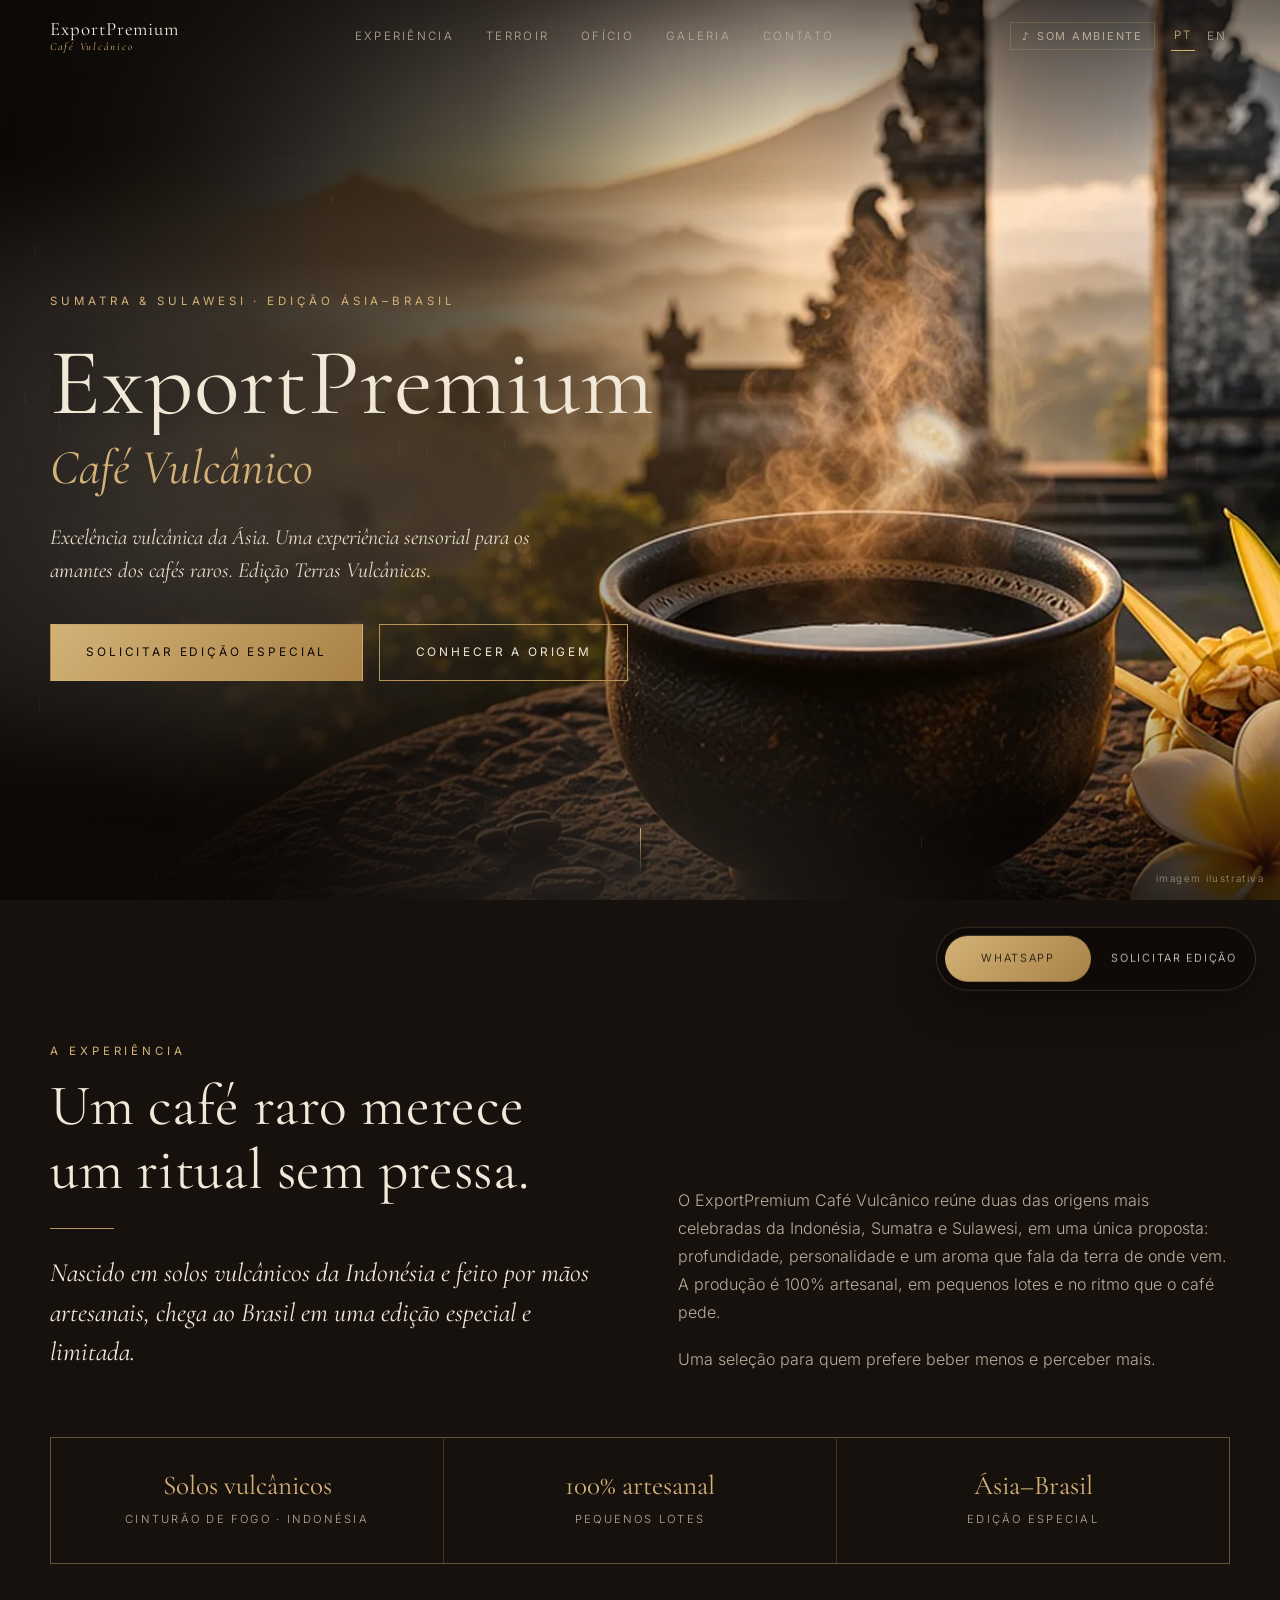
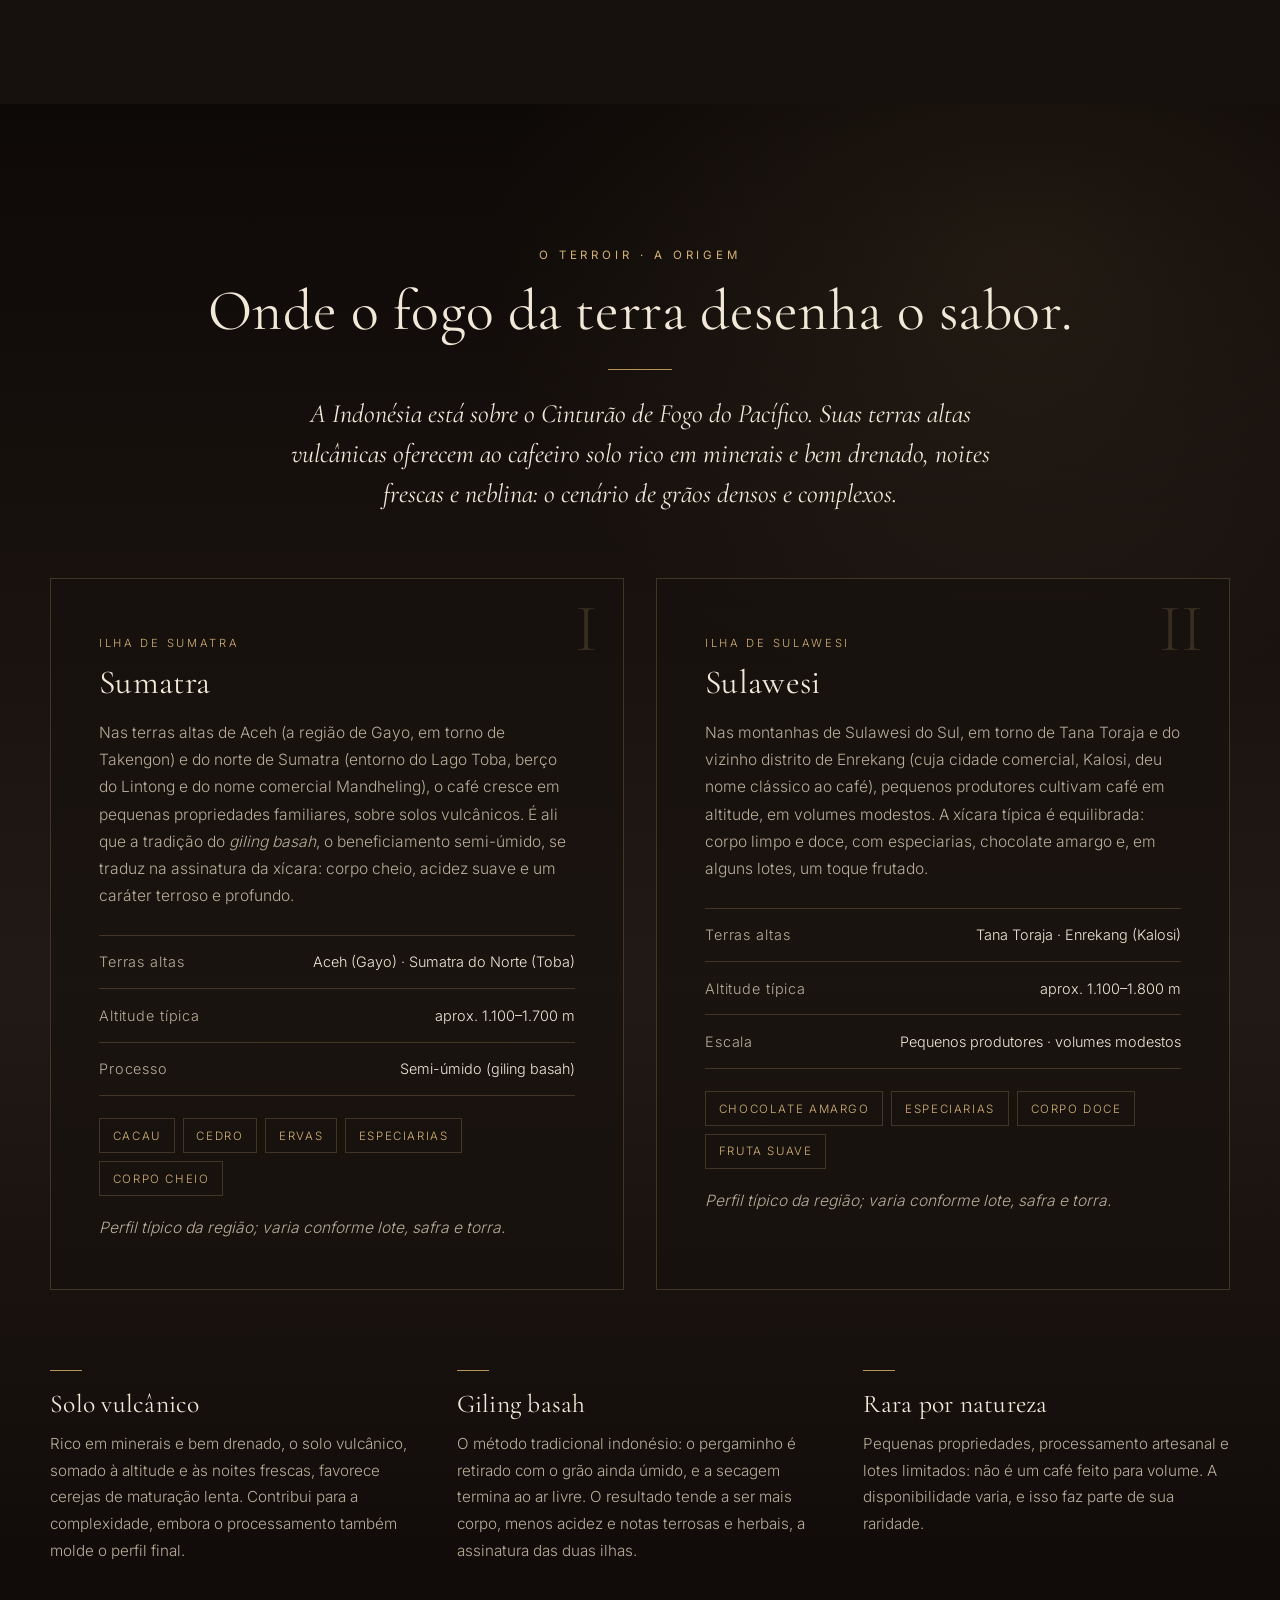
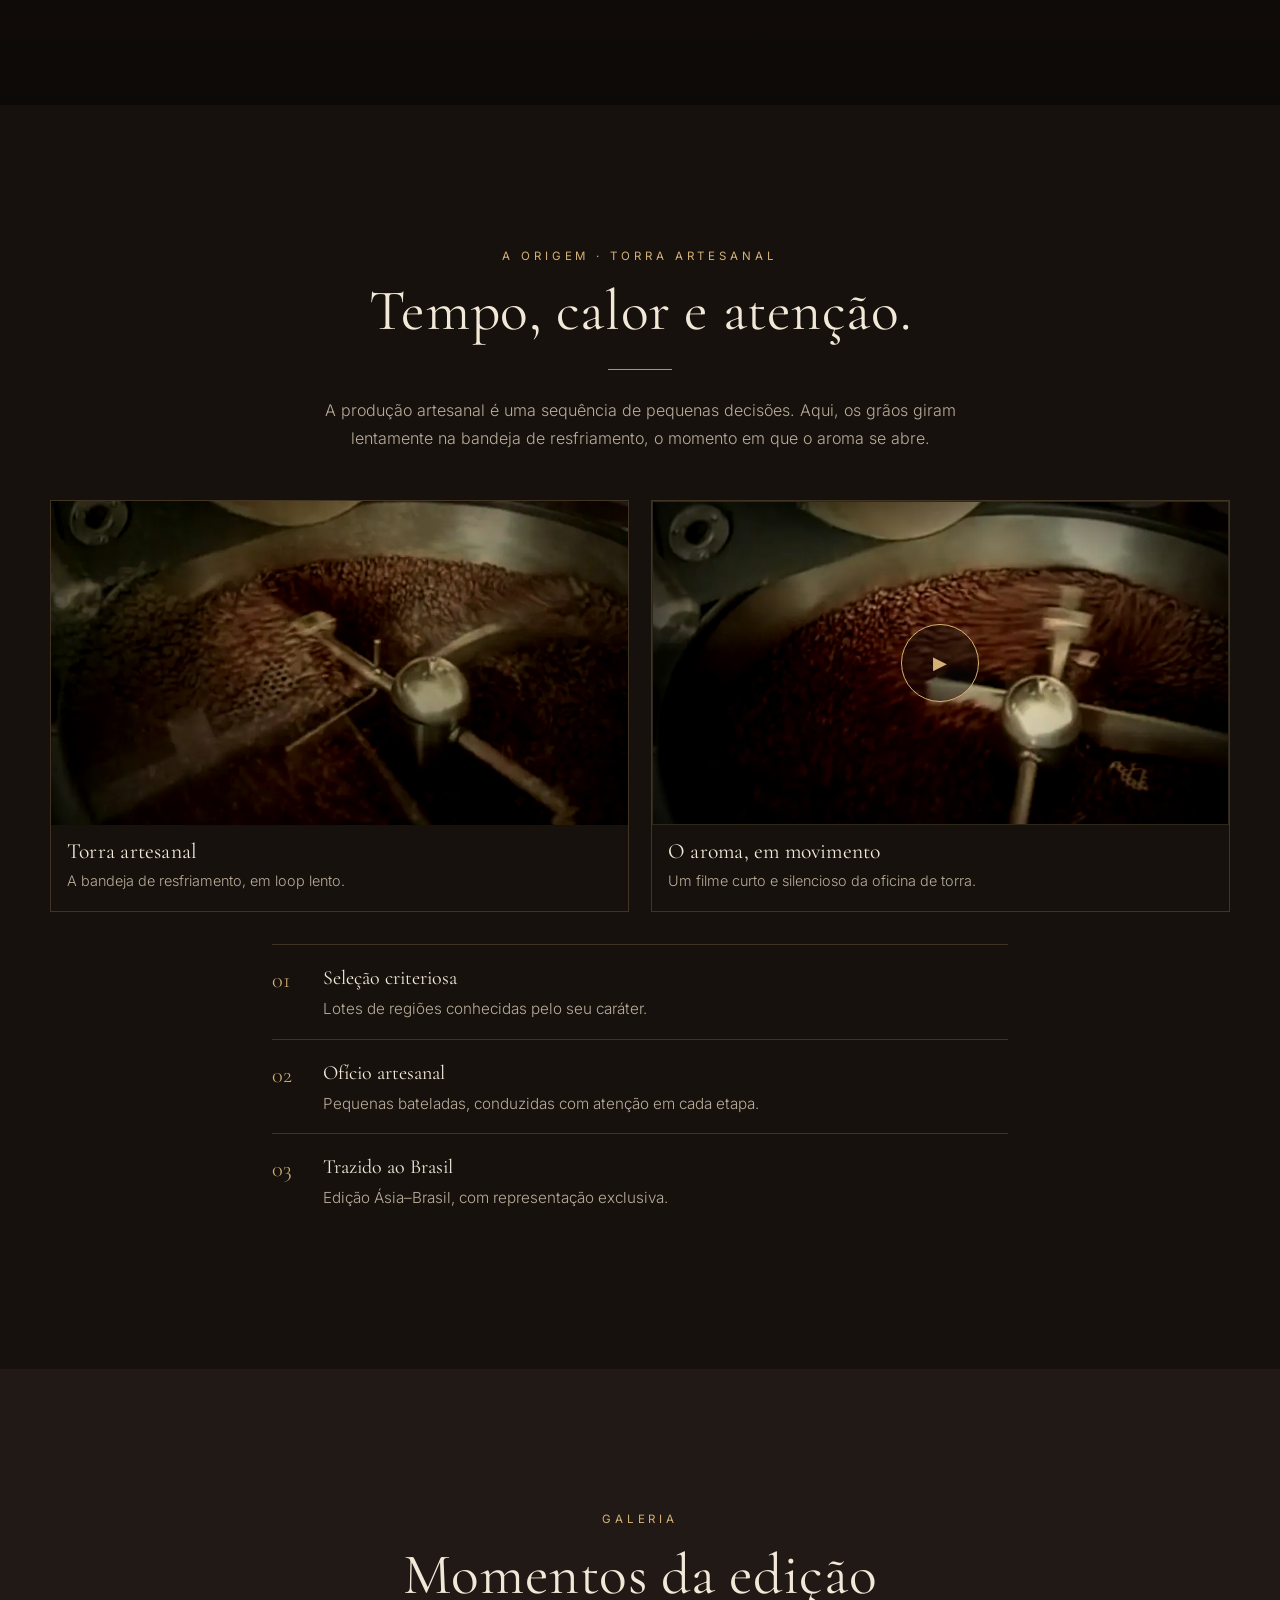
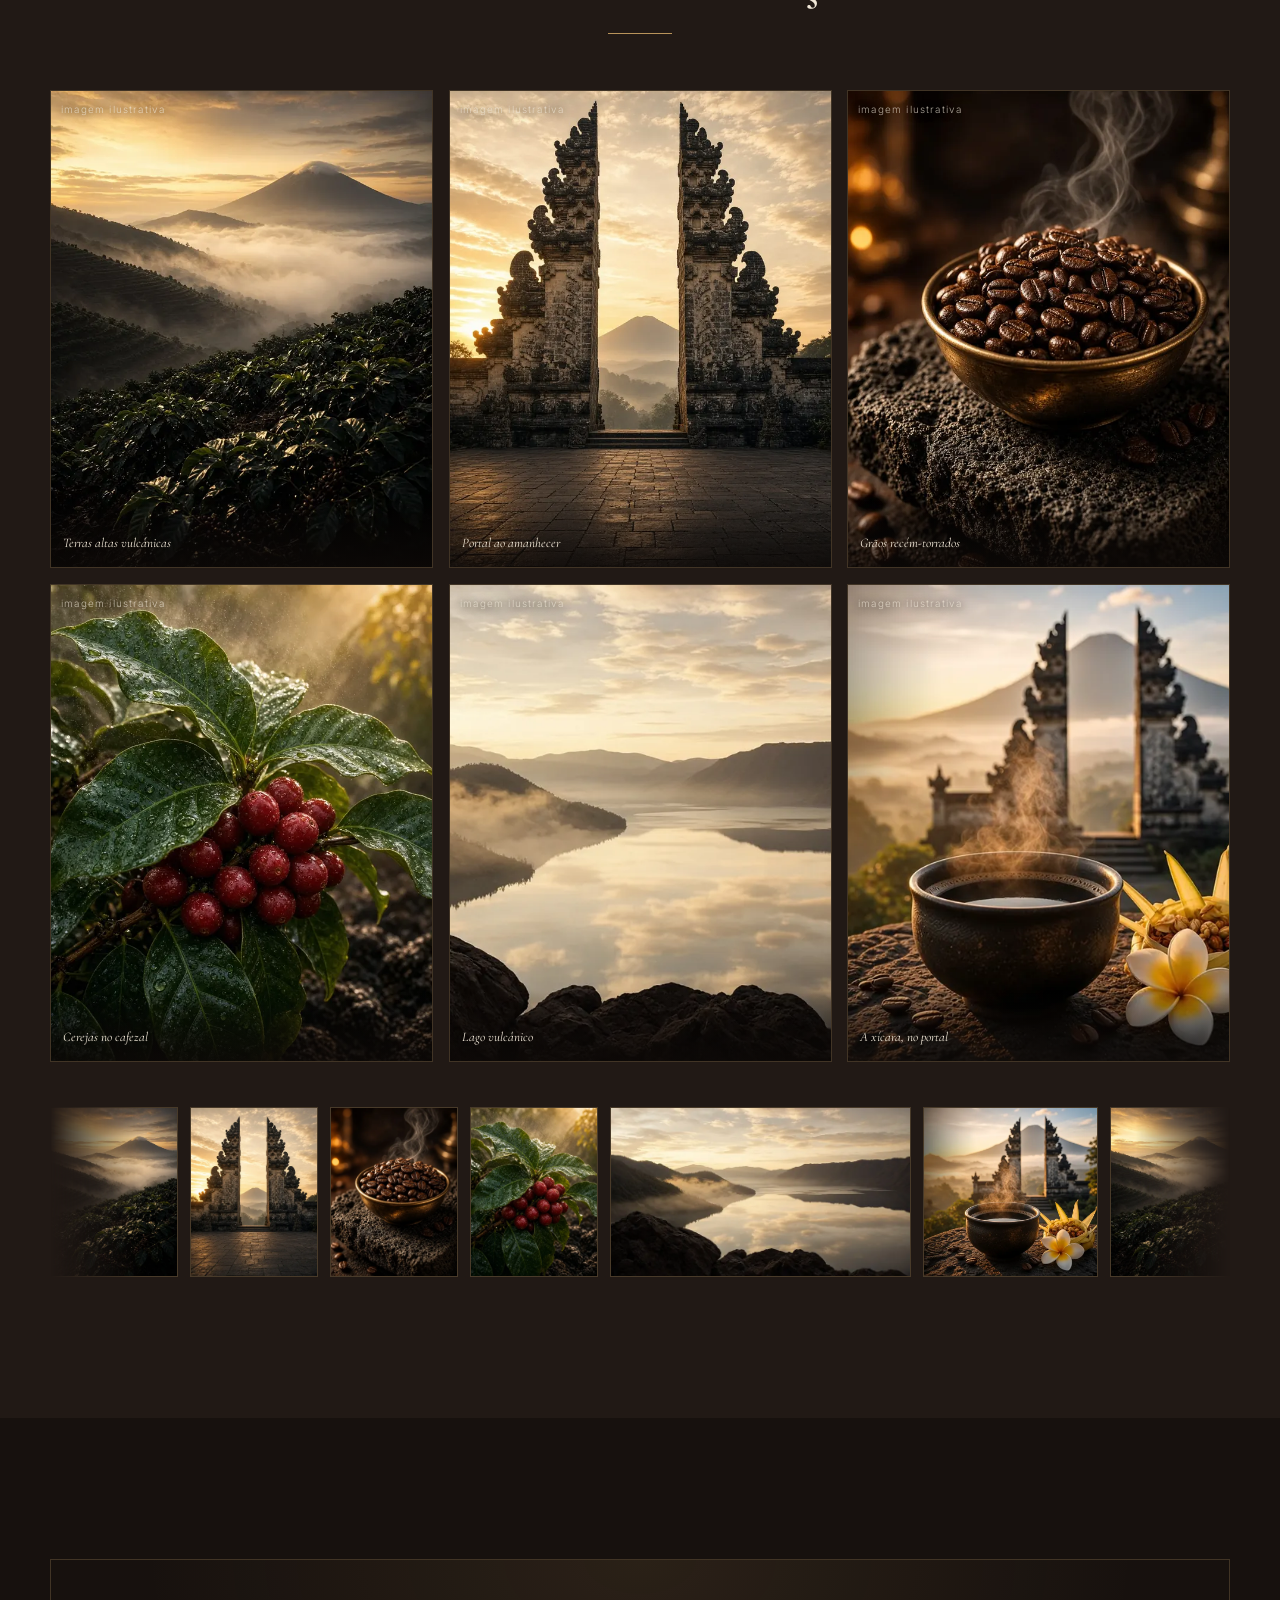
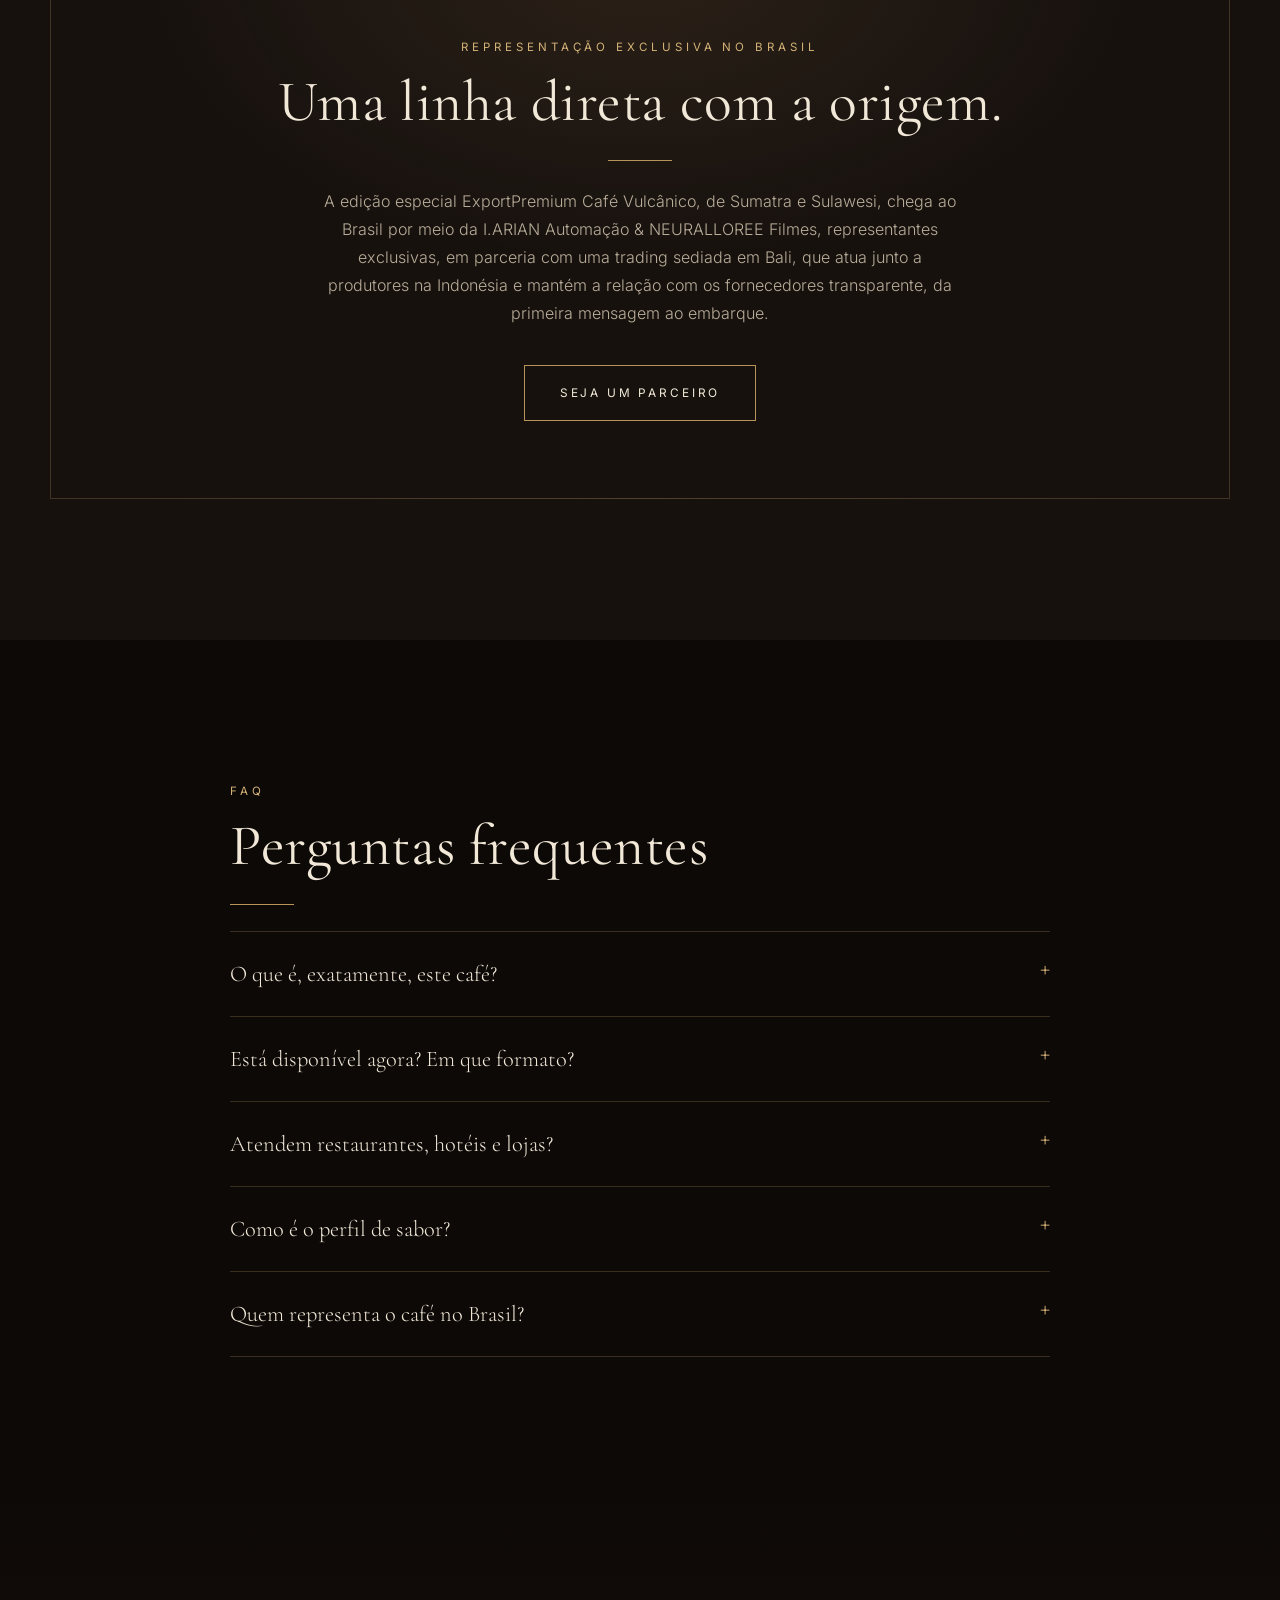
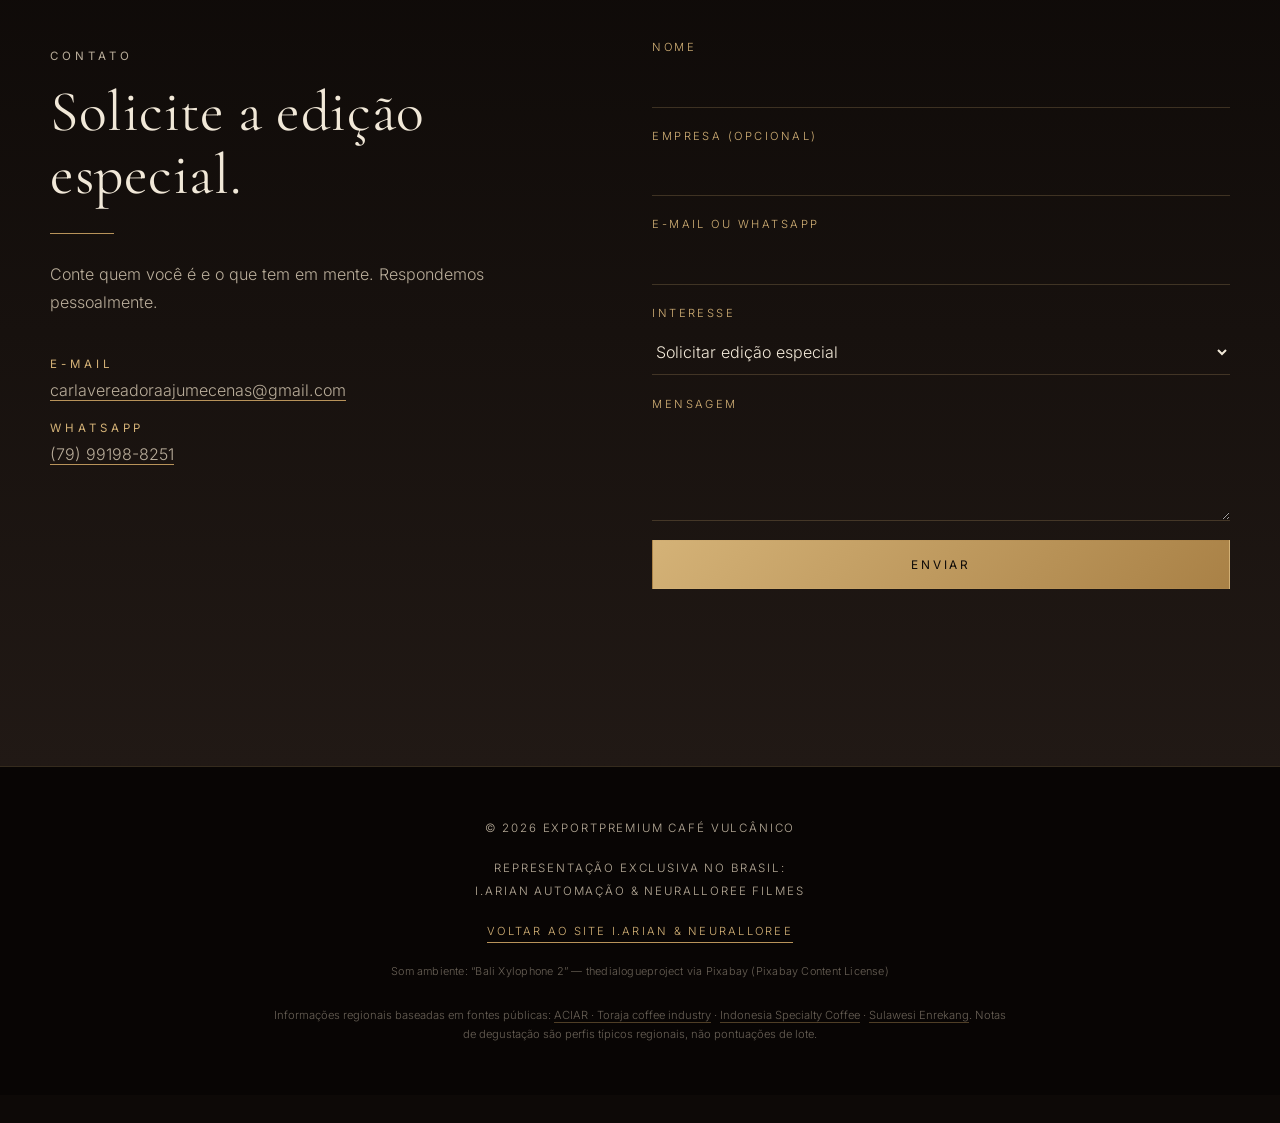
==== commit fdb0f494: "Rebrand ExportPremium Café Vulcânico e vapor interativo no hero" ====
--- a/index.html
+++ b/index.html
@@ -3,12 +3,17 @@
 <head>
 <meta charset="utf-8">
 <meta name="viewport" content="width=device-width,initial-scale=1">
-<title>Café Sumatra &amp; Sulawesi Premium · Edição Terras Vulcânicas</title>
-<meta name="description" content="Uma experiência sensorial para os amantes dos cafés raros. Edição especial Terras Vulcânicas — Edição Ásia–Brasil. Café especial de Sumatra e Sulawesi, produção 100% artesanal.">
+<title>ExportPremium Café Vulcânico</title>
+<meta name="description" content="ExportPremium Café Vulcânico. Excelência vulcânica da Ásia. Uma experiência sensorial para os amantes dos cafés raros. Edição especial Terras Vulcânicas — café especial de Sumatra e Sulawesi, produção 100% artesanal.">
 <meta name="theme-color" content="#0d0907">
-<meta property="og:title" content="Café Sumatra & Sulawesi Premium · Edição Terras Vulcânicas">
-<meta property="og:description" content="Uma experiência sensorial para os amantes dos cafés raros. Edição Ásia–Brasil.">
+<meta property="og:title" content="ExportPremium Café Vulcânico">
+<meta property="og:site_name" content="ExportPremium Café Vulcânico">
+<meta property="og:description" content="Excelência vulcânica da Ásia. Uma experiência sensorial para os amantes dos cafés raros. Edição Ásia–Brasil — Sumatra e Sulawesi.">
 <meta property="og:image" content="assets/img/hero-1920.webp">
+<meta name="twitter:card" content="summary_large_image">
+<meta name="twitter:title" content="ExportPremium Café Vulcânico">
+<meta name="twitter:description" content="Excelência vulcânica da Ásia. Uma experiência sensorial para os amantes dos cafés raros.">
+<meta name="twitter:image" content="assets/img/hero-1920.webp">
 <link rel="preload" href="assets/fonts/CormorantGaramond.woff2" as="font" type="font/woff2" crossorigin>
 <link rel="preload" as="image" href="assets/img/hero-960.webp" imagesrcset="assets/img/hero-960.webp 960w, assets/img/hero-1920.webp 1920w" imagesizes="100vw">
 <link rel="stylesheet" href="assets/fonts/fonts.css">
@@ -21,7 +26,7 @@
 <div class="progress" id="progress" aria-hidden="true"></div>
 
 <header class="nav" id="nav"><div class="wrap">
-  <a href="#topo" class="brand">Sumatra <b>&amp;</b> Sulawesi</a>
+  <a href="#topo" class="brand"><span class="brand-n">ExportPremium</span><span class="brand-s">Café Vulcânico</span></a>
   <nav class="menu" id="menu">
     <a href="#experiencia" data-en="Experience">Experiência</a>
     <a href="#terroir" data-en="Terroir">Terroir</a>
@@ -30,7 +35,7 @@
     <a href="#contato" data-en="Contact">Contato</a>
   </nav>
   <div class="tools">
-    <button type="button" class="snd show" id="snd" aria-pressed="false" data-en="♪ Ambient sound">♪ Som ambiente</button>
+    <button type="button" class="snd show" id="snd" aria-pressed="false" aria-label="Som ambiente" data-en-label="Ambient sound"><span class="snd-ico" aria-hidden="true">♪</span><span class="snd-txt" data-en="Ambient sound">Som ambiente</span></button>
     <div class="lang" role="group" aria-label="Idioma"><button data-l="pt" class="on">PT</button><button data-l="en">EN</button></div>
     <button class="burger" id="menuBtn" type="button" aria-expanded="false" aria-controls="overlay" aria-label="Abrir menu"><span></span><span></span><span></span></button>
   </div>
@@ -45,7 +50,7 @@
 </div>
 
 <main id="topo">
-<section class="hero" aria-label="Café Sumatra e Sulawesi Premium">
+<section class="hero" aria-label="ExportPremium Café Vulcânico">
   <div class="hero-bg" data-parallax="0.16">
     <picture>
       <img src="assets/img/hero-1920.webp" srcset="assets/img/hero-960.webp 960w, assets/img/hero-1920.webp 1920w" sizes="100vw" width="1920" height="1080" alt="Xícara de café fumegante sobre pedra vulcânica, com portal de templo balinês e montanha ao amanhecer" fetchpriority="high" decoding="async">
@@ -62,10 +67,12 @@
     <span class="bean-w" data-parallax="0.12" style="--x:92%;--y:36%;--s:22px;--dur:21s;--d:-6s;--dx:-10px;--dy:-24px;--r0:15deg;--r1:40deg"><img src="assets/img/bean.webp" width="160" height="181" alt=""></span>
   </div>
   <div class="hero-shade" aria-hidden="true"></div>
+  <canvas class="steam-fx" id="steamFx" aria-hidden="true"></canvas>
   <div class="wrap">
-    <p class="eyebrow rv in" data-en="Special edition · Asia–Brazil">Edição especial · Ásia–Brasil</p>
-    <h1 id="h1" class="rv in d1" data-en="Café <em>Sumatra &amp; Sulawesi</em> Premium">Café <em>Sumatra &amp; Sulawesi</em> Premium</h1>
-    <p class="lead rv in d2" data-en="A sensory experience for lovers of rare coffees. Volcanic Lands Edition.">Uma experiência sensorial para os amantes dos cafés raros. Edição Terras Vulcânicas.</p>
+    <p class="eyebrow rv in" data-en="Sumatra &amp; Sulawesi · Asia–Brazil Edition">Sumatra &amp; Sulawesi · Edição Ásia–Brasil</p>
+    <h1 id="h1" class="rv in d1" data-en="ExportPremium">ExportPremium</h1>
+    <p class="hero-sub rv in d1" data-en="Café Vulcânico">Café Vulcânico</p>
+    <p class="lead rv in d2" data-en="Volcanic excellence from Asia. A sensory experience for lovers of rare coffees. Volcanic Lands Edition.">Excelência vulcânica da Ásia. Uma experiência sensorial para os amantes dos cafés raros. Edição Terras Vulcânicas.</p>
     <div class="btns rv in d3">
       <a href="#contato" class="btn solid magnet" data-en="Request special edition">Solicitar edição especial</a>
       <a href="#terroir" class="btn magnet" data-en="Discover the origin">Conhecer a origem</a>
@@ -84,7 +91,7 @@
       <p class="lead" data-en="Born on volcanic soils of Indonesia and made by artisanal hands, brought to Brazil in a limited special edition.">Nascido em solos vulcânicos da Indonésia e feito por mãos artesanais, chega ao Brasil em uma edição especial e limitada.</p>
     </div>
     <div class="rv d1">
-      <p class="body" data-en="Café Sumatra &amp; Sulawesi Premium brings together two of Indonesia’s most celebrated origins in a single proposal: depth, character and an aroma that speaks of the land it comes from. Production is 100% artisanal, in small lots and at the pace the coffee asks for.">O Café Sumatra &amp; Sulawesi Premium reúne duas das origens mais celebradas da Indonésia em uma única proposta: profundidade, personalidade e um aroma que fala da terra de onde vem. A produção é 100% artesanal, em pequenos lotes e no ritmo que o café pede.</p>
+      <p class="body" data-en="ExportPremium Café Vulcânico brings together two of Indonesia’s most celebrated origins, Sumatra and Sulawesi, in a single proposal: depth, character and an aroma that speaks of the land it comes from. Production is 100% artisanal, in small lots and at the pace the coffee asks for.">O ExportPremium Café Vulcânico reúne duas das origens mais celebradas da Indonésia, Sumatra e Sulawesi, em uma única proposta: profundidade, personalidade e um aroma que fala da terra de onde vem. A produção é 100% artesanal, em pequenos lotes e no ritmo que o café pede.</p>
       <p class="body" style="margin-top:1.2rem" data-en="A selection for those who prefer to sip less and perceive more.">Uma seleção para quem prefere beber menos e perceber mais.</p>
     </div>
   </div>
@@ -192,14 +199,14 @@
   <p class="eyebrow" data-en="Exclusive representation in Brazil">Representação exclusiva no Brasil</p>
   <h2 data-en="Direct line to the origin.">Uma linha direta com a origem.</h2>
   <div class="rule" style="margin-inline:auto"></div>
-  <p class="body" data-en="The Café Sumatra &amp; Sulawesi Premium special edition reaches Brazil through I.ARIAN Automação &amp; NEURALLOREE Filmes, exclusive representatives, in partnership with a trading company based in Bali, which works close to producers in Indonesia and keeps the supplier relationship transparent from the first message to shipment.">A edição especial Café Sumatra &amp; Sulawesi Premium chega ao Brasil por meio da I.ARIAN Automação &amp; NEURALLOREE Filmes, representantes exclusivas, em parceria com uma trading sediada em Bali, que atua junto a produtores na Indonésia e mantém a relação com os fornecedores transparente, da primeira mensagem ao embarque.</p>
+  <p class="body" data-en="The ExportPremium Café Vulcânico special edition, from Sumatra and Sulawesi, reaches Brazil through I.ARIAN Automação &amp; NEURALLOREE Filmes, exclusive representatives, in partnership with a trading company based in Bali, which works close to producers in Indonesia and keeps the supplier relationship transparent from the first message to shipment.">A edição especial ExportPremium Café Vulcânico, de Sumatra e Sulawesi, chega ao Brasil por meio da I.ARIAN Automação &amp; NEURALLOREE Filmes, representantes exclusivas, em parceria com uma trading sediada em Bali, que atua junto a produtores na Indonésia e mantém a relação com os fornecedores transparente, da primeira mensagem ao embarque.</p>
   <div class="btns" style="justify-content:center"><a href="#contato" class="btn magnet" data-en="Become a partner">Seja um parceiro</a></div>
 </div></div></section>
 
 <section id="faq"><div class="wrap faq">
   <div class="rv"><p class="eyebrow">FAQ</p><h2 data-en="Common questions">Perguntas frequentes</h2><div class="rule"></div></div>
   <div class="rv">
-    <details><summary data-en="What exactly is this coffee?">O que é, exatamente, este café?</summary><p data-en="A specialty coffee from Sumatra and Sulawesi, Indonesia, in a special, limited Asia–Brazil edition with artisanal production.">Um café especial de Sumatra e Sulawesi, na Indonésia, em edição especial e limitada Ásia–Brasil, com produção artesanal.</p></details>
+    <details><summary data-en="What exactly is this coffee?">O que é, exatamente, este café?</summary><p data-en="ExportPremium Café Vulcânico is a specialty coffee from Sumatra and Sulawesi, Indonesia, in a special, limited Asia–Brazil edition with artisanal production.">O ExportPremium Café Vulcânico é um café especial de Sumatra e Sulawesi, na Indonésia, em edição especial e limitada Ásia–Brasil, com produção artesanal.</p></details>
     <details><summary data-en="Is it available now? In what format?">Está disponível agora? Em que formato?</summary><p data-en="Availability and format (roasted bean or ground) are confirmed on request. Send us your interest and we will reply with what is possible.">A disponibilidade e o formato (grão torrado ou moído) são confirmados sob consulta. Envie seu interesse e responderemos com o que é possível.</p></details>
     <details><summary data-en="Do you work with restaurants, hotels and shops?">Atendem restaurantes, hotéis e lojas?</summary><p data-en="Yes, partnerships are welcome. Use “Become a partner” and tell us about your business.">Sim, parcerias são bem-vindas. Use “Seja um parceiro” e conte sobre o seu negócio.</p></details>
     <details><summary data-en="What does the flavor profile look like?">Como é o perfil de sabor?</summary><p data-en="Typical profiles of these regions combine full body, soft acidity, cocoa, spice and earthy notes. Each lot and roast has its own nuances.">Os perfis típicos dessas regiões combinam corpo cheio, acidez suave, cacau, especiarias e notas terrosas. Cada lote e cada torra têm suas nuances.</p></details>
@@ -230,6 +237,7 @@
 </main>
 
 <footer><div class="wrap">
+  <p class="copy">© 2026 ExportPremium Café Vulcânico</p>
   <p class="credit"><span data-en="Exclusive representation in Brazil:">Representação exclusiva no Brasil:</span><br>I.ARIAN Automação &amp; NEURALLOREE Filmes</p>
   <a class="back" id="back" href="https://i-arian-automacao-neuralloree-filmes.github.io/" data-en="Back to the I.ARIAN &amp; NEURALLOREE site">Voltar ao site I.ARIAN &amp; NEURALLOREE</a>
   <p class="snd-credit" data-en="Ambient sound: &quot;Bali Xylophone 2&quot; — thedialogueproject via Pixabay (Pixabay Content License)">Som ambiente: “Bali Xylophone 2” — thedialogueproject via Pixabay (Pixabay Content License)</p>
--- a/assets/css/style.css
+++ b/assets/css/style.css
@@ -29,8 +29,9 @@
 .nav{position:fixed;inset:0 0 auto 0;z-index:120;transition:background .6s,backdrop-filter .6s,border-color .6s;border-bottom:1px solid transparent}
 .nav.solid{background:rgba(13,9,7,.86);backdrop-filter:blur(10px);-webkit-backdrop-filter:blur(10px);border-color:var(--line)}
 .nav .wrap{display:flex;align-items:center;justify-content:space-between;height:72px}
-.brand{font-family:var(--serif);font-size:1.25rem;letter-spacing:.06em;color:var(--cream)}
-.brand b{font-weight:400;color:var(--gold)}
+.brand{display:flex;flex-direction:column;justify-content:center;gap:.1rem;line-height:1.05}
+.brand-n{font-family:var(--serif);font-size:1.18rem;letter-spacing:.05em;color:var(--cream);font-weight:400}
+.brand-s{font-family:var(--serif);font-size:.68rem;letter-spacing:.16em;color:var(--gold);font-style:italic;font-weight:400}
 .menu{display:flex;gap:2rem;align-items:center;font-size:.72rem;letter-spacing:.2em;text-transform:uppercase}
 .menu a{color:var(--muted);transition:color .4s}.menu a:hover{color:var(--gold)}
 .lang{display:flex;gap:.5rem;font-size:.72rem;letter-spacing:.18em}
@@ -52,7 +53,8 @@
 @keyframes kb{from{transform:scale(1)}to{transform:scale(1.08)}}
 .hero::after{content:"";position:absolute;inset:0;background:linear-gradient(180deg,rgba(13,9,7,.6),rgba(13,9,7,0) 18%),linear-gradient(90deg,rgba(13,9,7,.88) 0%,rgba(13,9,7,.55) 38%,rgba(13,9,7,0) 62%),linear-gradient(0deg,rgba(13,9,7,.75),rgba(13,9,7,0) 28%);pointer-events:none}
 .hero .wrap{position:relative;z-index:2;padding-top:72px}
-.hero h1{font-size:clamp(2.8rem,7.4vw,6.4rem);max-width:11ch;margin:1.2rem 0 0;text-shadow:0 2px 30px rgba(0,0,0,.45)}
+.hero h1{font-size:clamp(2.8rem,7.4vw,6.2rem);max-width:14ch;margin:1.2rem 0 0;text-shadow:0 2px 30px rgba(0,0,0,.45)}
+.hero-sub{font-family:var(--serif);font-size:clamp(1.7rem,4vw,3.05rem);color:var(--gold);font-style:italic;margin:.3rem 0 0;line-height:1.15;text-shadow:0 2px 30px rgba(0,0,0,.45)}
 .hero h1 em{color:var(--gold);font-style:italic}
 .hero .lead{margin-top:1.6rem;max-width:30rem;font-size:clamp(1.1rem,1.8vw,1.35rem);color:#e6dcc9}
 .tag{position:absolute;right:1rem;bottom:.8rem;z-index:3;font-size:.62rem;letter-spacing:.14em;color:rgba(241,232,216,.55);text-transform:lowercase}
@@ -321,3 +323,24 @@
 .snd-credit{font-size:.68rem;color:rgba(185,173,154,.55);margin:1.2rem auto 0;max-width:40rem;letter-spacing:.02em;line-height:1.6}
 body{padding-bottom:88px}
 @media(min-width:861px){body{padding-bottom:28px}}
+
+/* rebrand header compactness + live steam canvas */
+.steam-fx{position:absolute;inset:0;z-index:4;width:100%;height:100%;pointer-events:none;display:block}
+.steam{display:none!important}
+.copy{font-size:.72rem;letter-spacing:.16em;text-transform:uppercase;color:var(--muted);margin-bottom:1.2rem}
+.snd{position:relative}
+@media(max-width:480px){
+  .nav .wrap{height:56px;gap:.45rem;width:min(100% - 1.6rem,1180px)}
+  .brand{flex-direction:row;align-items:baseline;gap:.4rem;white-space:nowrap}
+  .brand-n{font-size:.92rem;letter-spacing:.03em}
+  .brand-s{font-size:.58rem;letter-spacing:.08em}
+  .tools{gap:.25rem}
+  .lang{gap:.25rem}
+  .snd.show{width:36px;min-width:36px;height:36px;padding:0;justify-content:center;letter-spacing:0}
+  .snd-txt{position:absolute;width:1px;height:1px;overflow:hidden;clip:rect(0,0,0,0);white-space:nowrap}
+  .snd-ico{font-size:1rem;line-height:1;text-transform:none;letter-spacing:0}
+  .burger{width:40px;height:40px}
+}
+@media(prefers-reduced-motion:reduce){
+  /* canvas itself pauses to a soft static wisp in JS */
+}
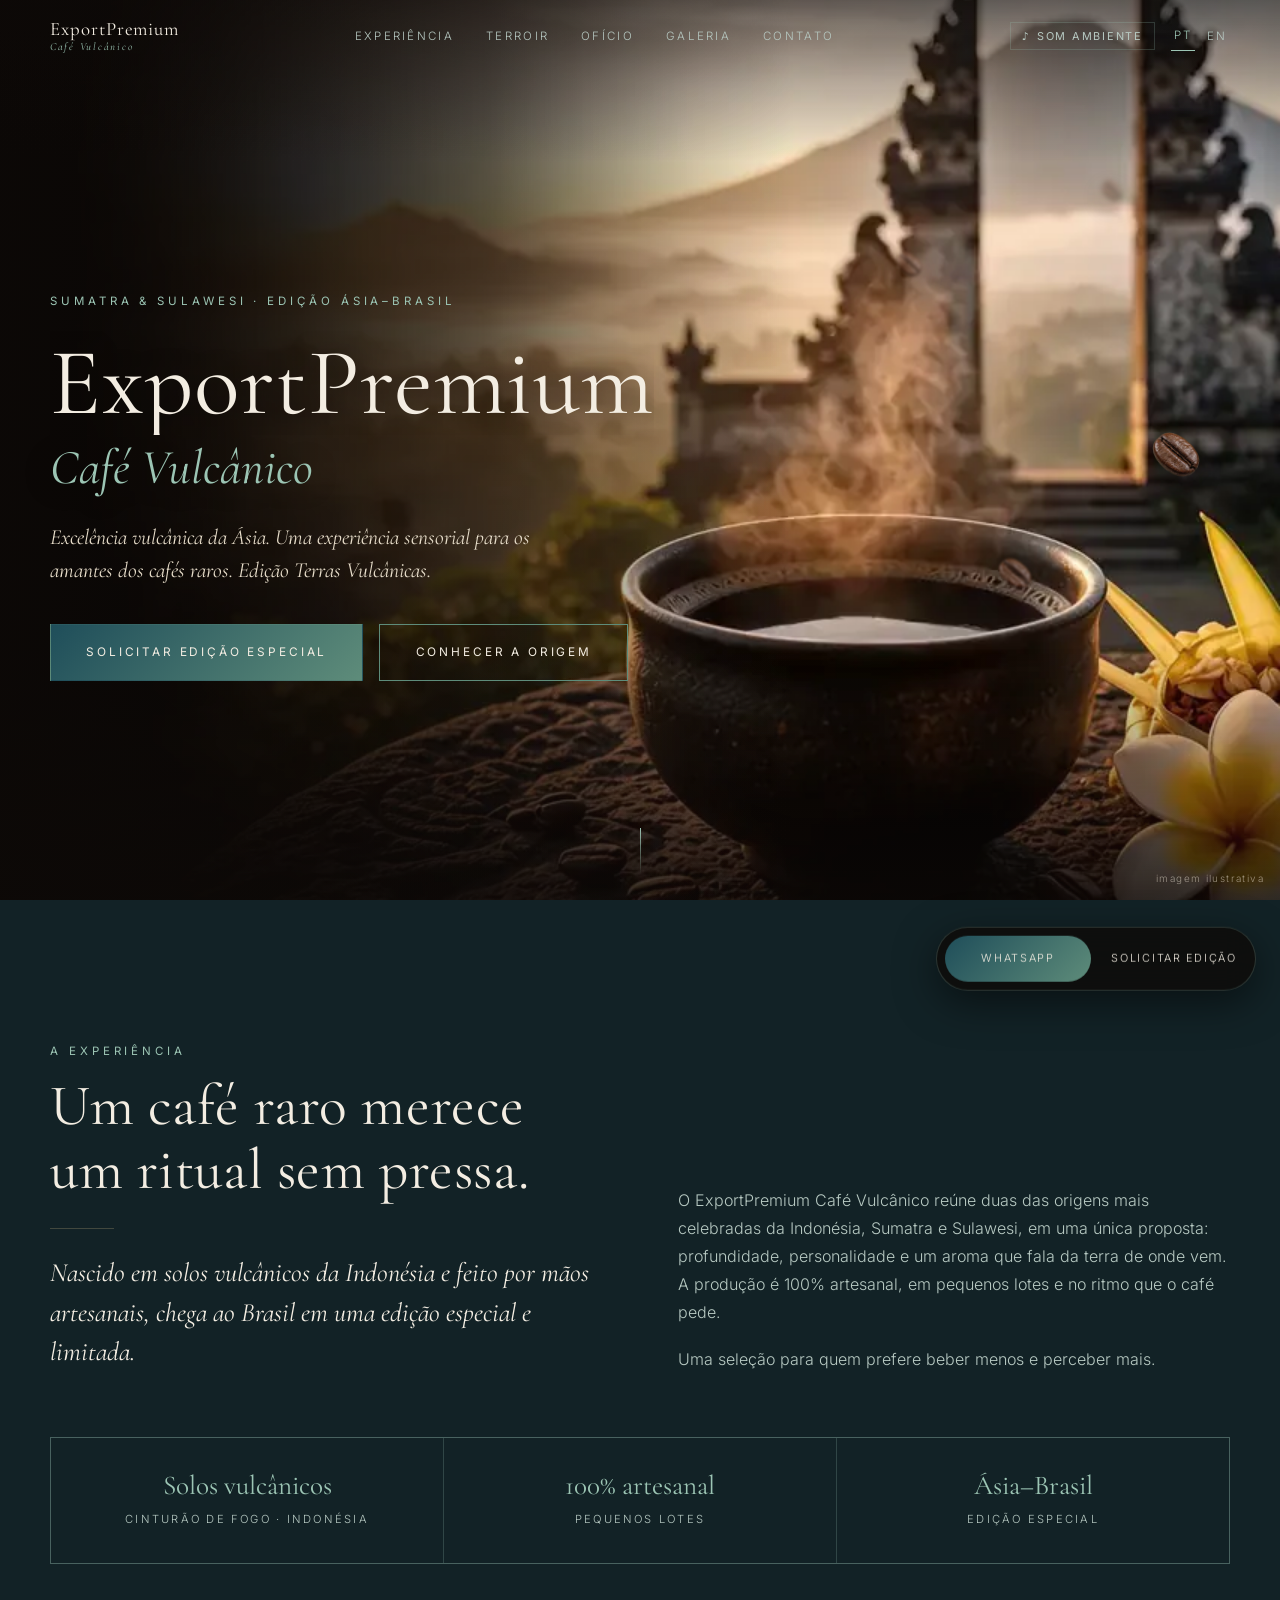
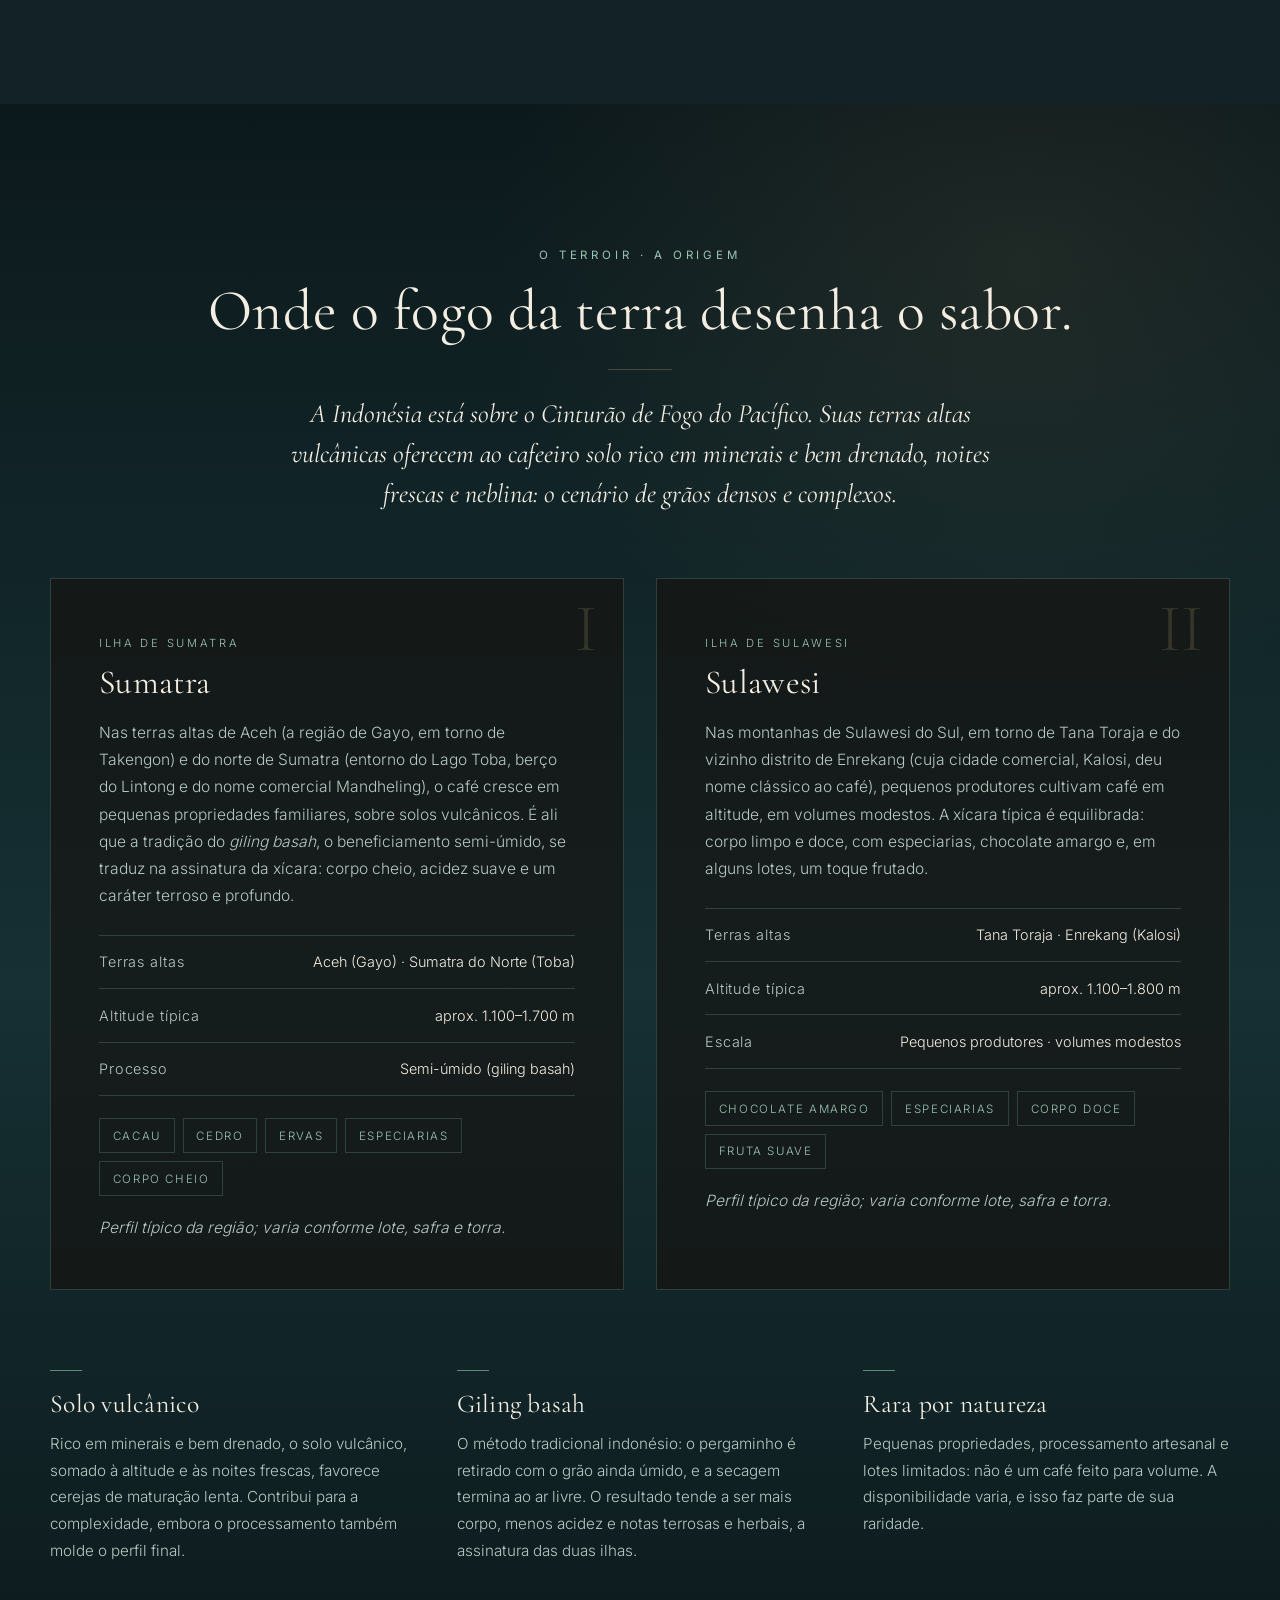
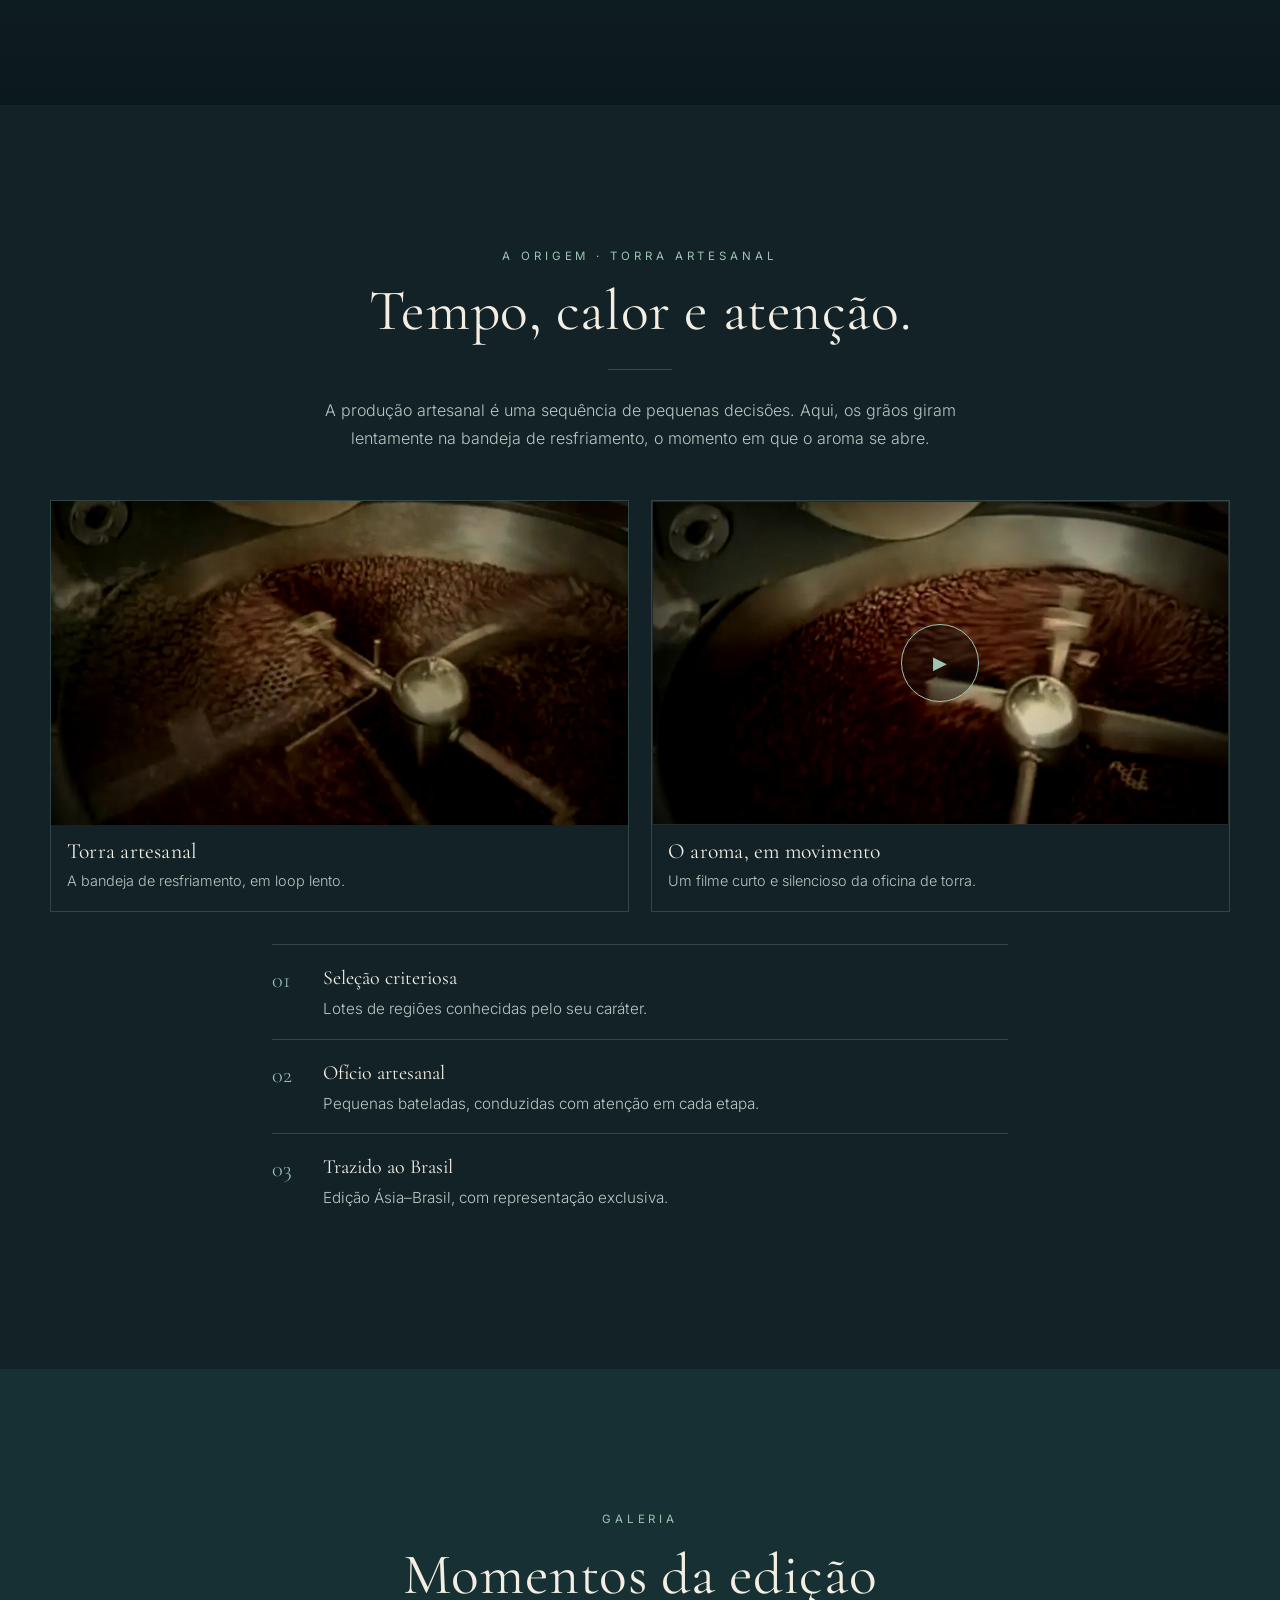
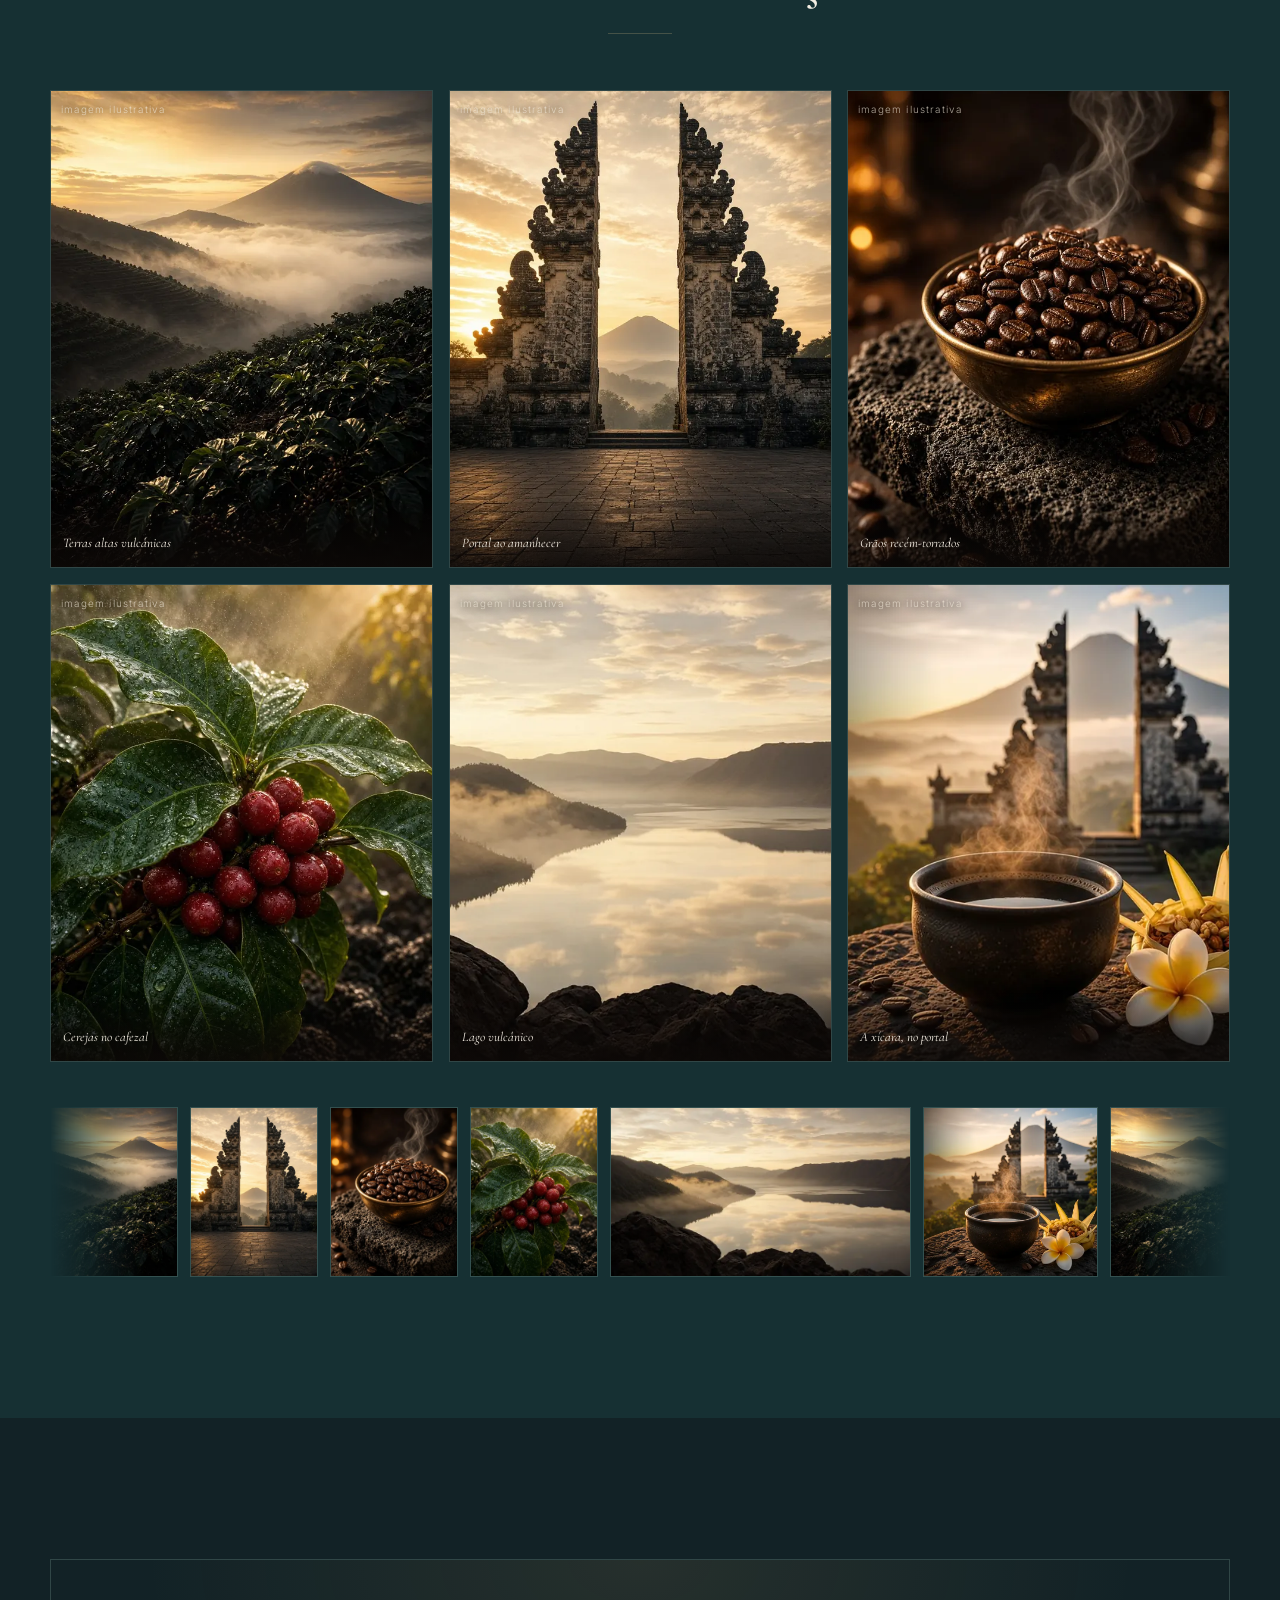
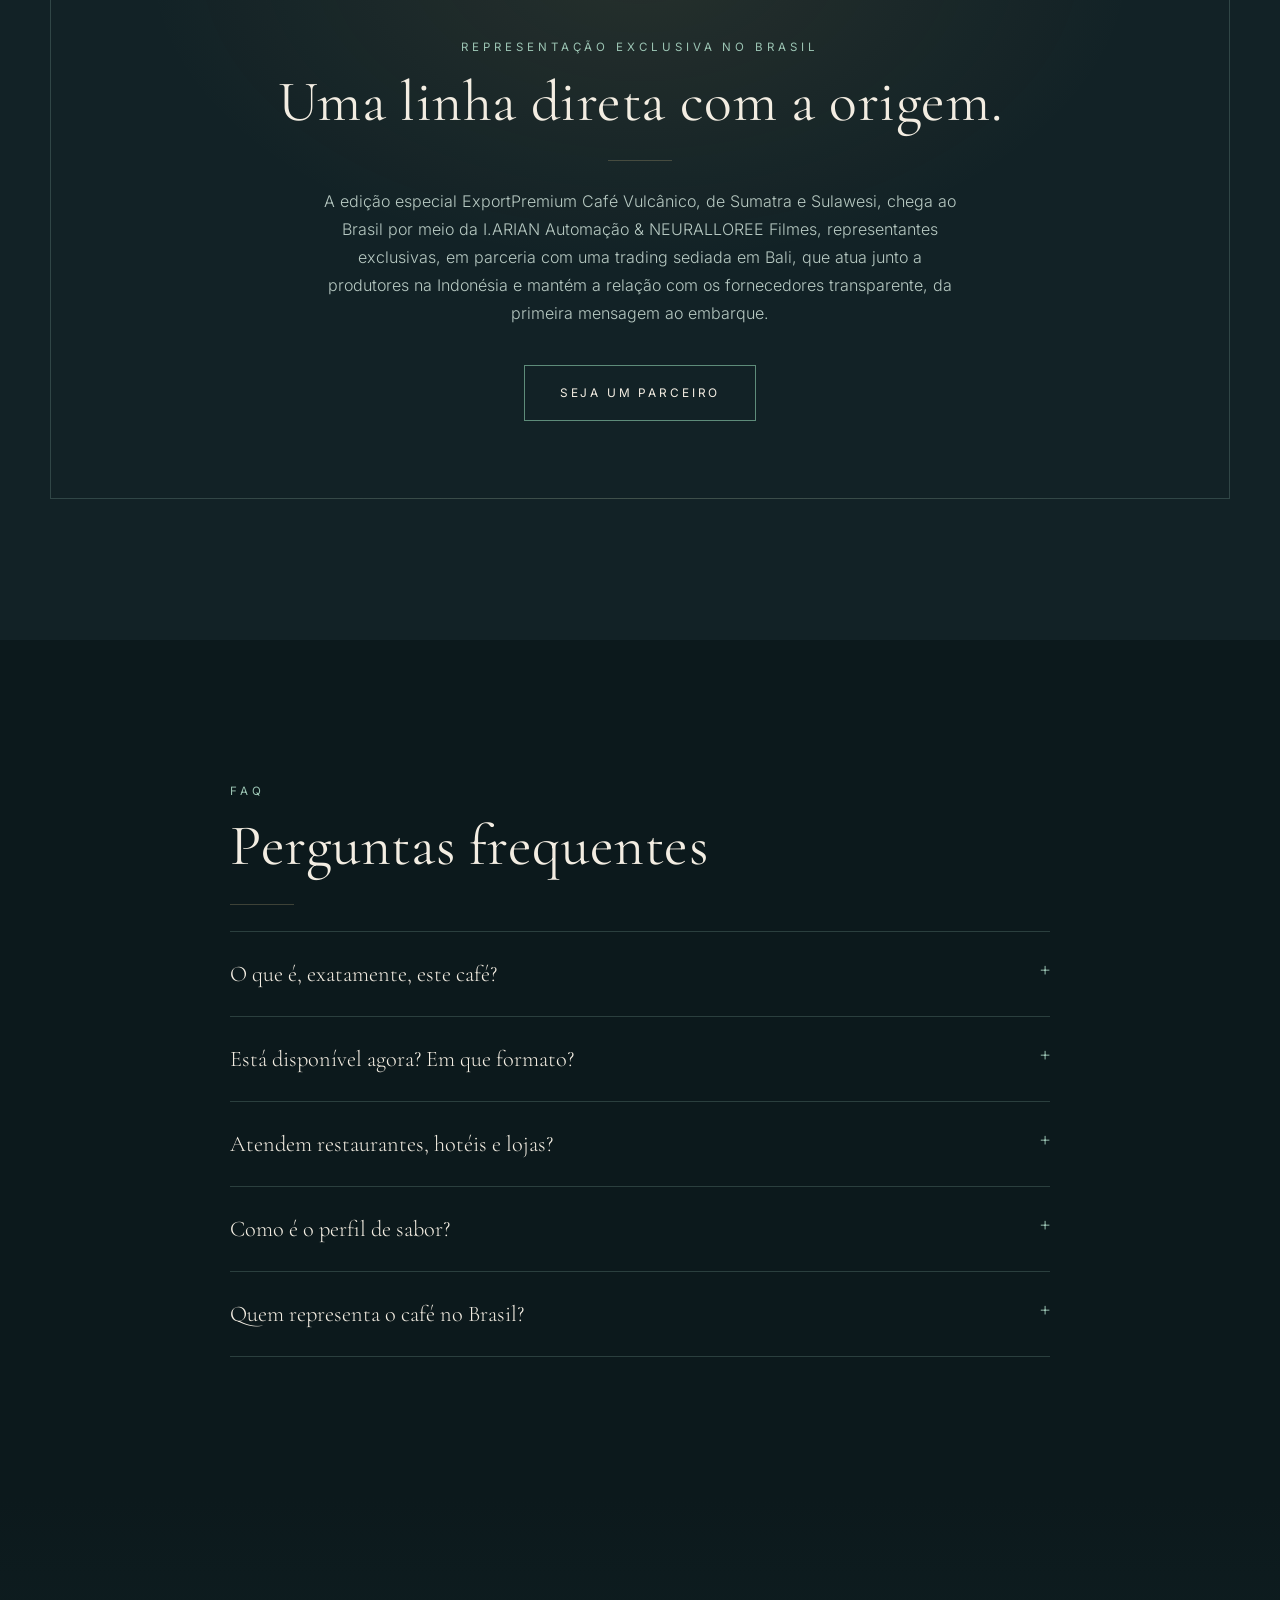
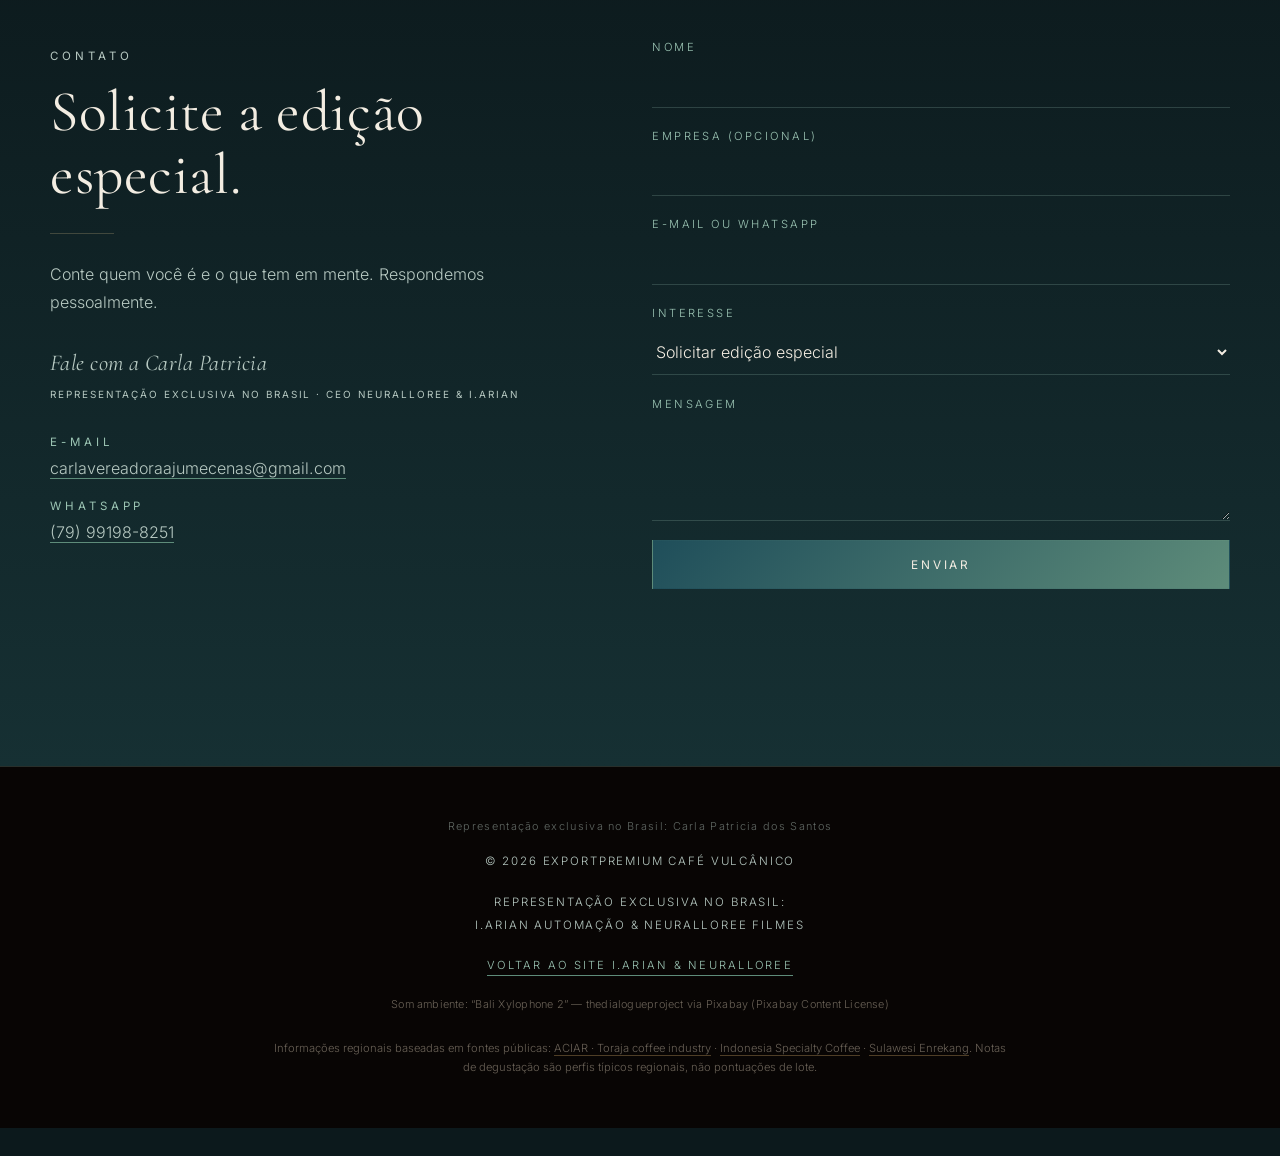
==== commit 3675ce0d: "Hero em vídeo no site principal, ondulação do líquido e playback Safari Aplica a versão aprovada de " ====
--- a/index.html
+++ b/index.html
@@ -5,7 +5,7 @@
 <meta name="viewport" content="width=device-width,initial-scale=1">
 <title>ExportPremium Café Vulcânico</title>
 <meta name="description" content="ExportPremium Café Vulcânico. Excelência vulcânica da Ásia. Uma experiência sensorial para os amantes dos cafés raros. Edição especial Terras Vulcânicas — café especial de Sumatra e Sulawesi, produção 100% artesanal.">
-<meta name="theme-color" content="#0d0907">
+<meta name="theme-color" content="#0c191c">
 <meta property="og:title" content="ExportPremium Café Vulcânico">
 <meta property="og:site_name" content="ExportPremium Café Vulcânico">
 <meta property="og:description" content="Excelência vulcânica da Ásia. Uma experiência sensorial para os amantes dos cafés raros. Edição Ásia–Brasil — Sumatra e Sulawesi.">
@@ -15,10 +15,10 @@
 <meta name="twitter:description" content="Excelência vulcânica da Ásia. Uma experiência sensorial para os amantes dos cafés raros.">
 <meta name="twitter:image" content="assets/img/hero-1920.webp">
 <link rel="preload" href="assets/fonts/CormorantGaramond.woff2" as="font" type="font/woff2" crossorigin>
-<link rel="preload" as="image" href="assets/img/hero-960.webp" imagesrcset="assets/img/hero-960.webp 960w, assets/img/hero-1920.webp 1920w" imagesizes="100vw">
+<link rel="preload" as="image" href="assets/img/hero-poster-16x9.webp">
 <link rel="stylesheet" href="assets/fonts/fonts.css">
 <link rel="stylesheet" href="assets/css/style.css">
-<link rel="icon" href="data:image/svg+xml,%3Csvg xmlns='http://www.w3.org/2000/svg' viewBox='0 0 64 64'%3E%3Crect width='64' height='64' fill='%230d0907'/%3E%3Ctext x='32' y='43' font-size='34' text-anchor='middle' fill='%23d4b277' font-family='Georgia'%3ES%26S%3C/text%3E%3C/svg%3E">
+<link rel="icon" href="data:image/svg+xml,%3Csvg xmlns='http://www.w3.org/2000/svg' viewBox='0 0 64 64'%3E%3Crect width='64' height='64' fill='%230d0907'/%3E%3Ctext x='32' y='43' font-size='34' text-anchor='middle' fill='%239CC5B4' font-family='Georgia'%3ES%26S%3C/text%3E%3C/svg%3E">
 <script>document.documentElement.classList.add('js')</script>
 </head>
 <body>
@@ -51,23 +51,16 @@
 
 <main id="topo">
 <section class="hero" aria-label="ExportPremium Café Vulcânico">
-  <div class="hero-bg" data-parallax="0.16">
-    <picture>
-      <img src="assets/img/hero-1920.webp" srcset="assets/img/hero-960.webp 960w, assets/img/hero-1920.webp 1920w" sizes="100vw" width="1920" height="1080" alt="Xícara de café fumegante sobre pedra vulcânica, com portal de templo balinês e montanha ao amanhecer" fetchpriority="high" decoding="async">
-    </picture>
-  </div>
-  <div class="mist" aria-hidden="true"><b></b><b></b><b></b></div>
-  <canvas class="atm-rain" id="rain" aria-hidden="true"></canvas>
-  <div class="steam" aria-hidden="true"><span></span><span></span><span></span></div>
-  <div class="beans" aria-hidden="true">
-    <span class="bean-w" data-parallax="0.10" style="--x:78%;--y:18%;--s:38px;--dur:22s;--d:0s;--dx:18px;--dy:-36px;--r0:-12deg;--r1:18deg"><img src="assets/img/bean.webp" width="160" height="181" alt=""></span>
-    <span class="bean-w" data-parallax="0.18" style="--x:88%;--y:58%;--s:52px;--dur:26s;--d:-4s;--dx:-16px;--dy:-22px;--r0:20deg;--r1:48deg"><img src="assets/img/bean.webp" width="160" height="181" alt=""></span>
-    <span class="bean-w" data-parallax="0.07" style="--x:62%;--y:72%;--s:28px;--dur:19s;--d:-8s;--dx:10px;--dy:-28px;--r0:8deg;--r1:-20deg"><img src="assets/img/bean.webp" width="160" height="181" alt=""></span>
-    <span class="bean-w" data-parallax="0.22" style="--x:70%;--y:12%;--s:34px;--dur:24s;--d:-2s;--dx:12px;--dy:-40px;--r0:-30deg;--r1:-8deg"><img src="assets/img/bean.webp" width="160" height="181" alt=""></span>
-    <span class="bean-w" data-parallax="0.12" style="--x:92%;--y:36%;--s:22px;--dur:21s;--d:-6s;--dx:-10px;--dy:-24px;--r0:15deg;--r1:40deg"><img src="assets/img/bean.webp" width="160" height="181" alt=""></span>
+  <div class="hero-bg">
+    <video id="heroVid" autoplay muted loop playsinline webkit-playsinline disablepictureinpicture preload="auto" poster="assets/img/hero-poster-16x9.webp" aria-label="Café fumegante no portal ao vento"></video>
   </div>
   <div class="hero-shade" aria-hidden="true"></div>
-  <canvas class="steam-fx" id="steamFx" aria-hidden="true"></canvas>
+  <div class="beans" aria-hidden="true" id="beans">
+    <span class="bean-w far" style="--x:86%;--y:20%;--s:22px;--blur:2.6px;--op:.42;--dur:36s;--d:-2s;--dx:10px;--dy:-18px;--r0:-8deg;--r1:14deg"><img src="assets/img/grao-torrado.webp" width="200" height="189" alt=""></span>
+    <span class="bean-w mid" style="--x:78%;--y:62%;--s:34px;--blur:1.1px;--op:.72;--dur:30s;--d:-6s;--dx:-12px;--dy:-14px;--r0:16deg;--r1:38deg"><img src="assets/img/grao-torrado.webp" width="200" height="189" alt=""></span>
+    <span class="bean-w near" style="--x:90%;--y:48%;--s:48px;--blur:0.2px;--op:.9;--dur:26s;--d:0s;--dx:8px;--dy:-20px;--r0:-18deg;--r1:10deg"><img src="assets/img/grao-torrado.webp" width="200" height="189" alt=""></span>
+    <span class="bean-w mid" style="--x:70%;--y:28%;--s:26px;--blur:1.6px;--op:.55;--dur:32s;--d:-9s;--dx:14px;--dy:-10px;--r0:8deg;--r1:-16deg"><img src="assets/img/grao-torrado.webp" width="200" height="189" alt=""></span>
+  </div>
   <div class="wrap">
     <p class="eyebrow rv in" data-en="Sumatra &amp; Sulawesi · Asia–Brazil Edition">Sumatra &amp; Sulawesi · Edição Ásia–Brasil</p>
     <h1 id="h1" class="rv in d1" data-en="ExportPremium">ExportPremium</h1>
@@ -220,7 +213,11 @@
     <h2 data-en="Request the special edition.">Solicite a edição especial.</h2>
     <div class="rule"></div>
     <p class="body" data-en="Tell us who you are and what you have in mind. We reply personally.">Conte quem você é e o que tem em mente. Respondemos pessoalmente.</p>
-    <p class="email-row" id="emailRow" style="margin-top:2rem"><span class="eyebrow">E-mail</span><br><span id="cEmail"></span></p>
+    <div class="rep">
+      <p class="rep-name" data-en="Speak with Carla Patricia">Fale com a Carla Patricia</p>
+      <p class="rep-role" data-en="Exclusive representation in Brazil · CEO NEURALLOREE &amp; I.ARIAN">Representação exclusiva no Brasil · CEO NEURALLOREE &amp; I.ARIAN</p>
+    </div>
+    <p class="email-row" id="emailRow"><span class="eyebrow">E-mail</span><br><span id="cEmail"></span></p>
     <p id="waRow"><span class="eyebrow">WhatsApp</span><br><span id="cWa"></span></p>
   </div>
   <form class="rv d1" id="form" novalidate>
@@ -237,6 +234,7 @@
 </main>
 
 <footer><div class="wrap">
+  <p class="rep-foot" data-en="Exclusive representation in Brazil: Carla Patricia dos Santos">Representação exclusiva no Brasil: Carla Patricia dos Santos</p>
   <p class="copy">© 2026 ExportPremium Café Vulcânico</p>
   <p class="credit"><span data-en="Exclusive representation in Brazil:">Representação exclusiva no Brasil:</span><br>I.ARIAN Automação &amp; NEURALLOREE Filmes</p>
   <a class="back" id="back" href="https://i-arian-automacao-neuralloree-filmes.github.io/" data-en="Back to the I.ARIAN &amp; NEURALLOREE site">Voltar ao site I.ARIAN &amp; NEURALLOREE</a>
--- a/assets/css/style.css
+++ b/assets/css/style.css
@@ -1,6 +1,7 @@
 :root{
-  --espresso:#0d0907; --charcoal:#17110e; --basalt:#211915; --ash:#2d231d;
-  --brass:#b8935a; --gold:#d4b277; --cream:#f1e8d8; --muted:#b9ad9a; --line:rgba(212,178,119,.22);
+  --espresso:#0c191c; --charcoal:#122226; --basalt:#163033; --ash:#1a3a3e;
+  --petrol:#1F4E5A; --sage:#5E8C7A; --jade:#9CC5B4;
+  --brass:#5E8C7A; --gold:#9CC5B4; --cream:#F3EDE2; --muted:#b7c9c2; --line:rgba(156,197,180,.22);
   --serif:'Cormorant Garamond',Georgia,'Times New Roman',serif;
   --sans:'Inter',system-ui,-apple-system,'Segoe UI',Roboto,sans-serif;
   --ease:cubic-bezier(.22,.61,.36,1);
@@ -13,7 +14,7 @@
 h1,h2,h3{font-family:var(--serif);font-weight:400;line-height:1.1;letter-spacing:.01em}
 .wrap{width:min(1180px,100% - 3rem);margin-inline:auto}
 .eyebrow{font-size:.72rem;letter-spacing:.34em;text-transform:uppercase;color:var(--gold);font-weight:400}
-.rule{width:64px;height:1px;background:var(--brass);margin:1.6rem 0}
+.rule{width:64px;height:1px;background:rgba(168,152,112,.32);margin:1.6rem 0}
 section{scroll-margin-top:60px;padding:clamp(5rem,11vw,9.5rem) 0;position:relative}
 h2{font-size:clamp(2.1rem,5vw,3.6rem);margin:.9rem 0 0}
 .lead{font-family:var(--serif);font-size:clamp(1.25rem,2.4vw,1.65rem);color:var(--cream);font-style:italic;line-height:1.5;max-width:46rem}
@@ -41,8 +42,8 @@
 
 /* buttons */
 .btn{display:inline-block;padding:1.05rem 2.2rem;border:1px solid var(--brass);color:var(--cream);font-size:.74rem;letter-spacing:.24em;text-transform:uppercase;font-weight:400;transition:all .5s var(--ease);cursor:pointer;background:transparent;font-family:var(--sans)}
-.btn:hover{background:var(--brass);color:var(--espresso)}
-.btn.solid{background:linear-gradient(135deg,#d4b277,#a98146);color:var(--espresso);border-color:transparent}
+.btn:hover{background:var(--sage);color:var(--cream)}
+.btn.solid{background:linear-gradient(135deg,#1F4E5A,#5E8C7A);color:var(--cream);border-color:transparent}
 .btn.solid:hover{filter:brightness(1.1)}
 .btns{display:flex;flex-wrap:wrap;gap:1rem;margin-top:2.4rem}
 
@@ -174,7 +175,7 @@
 @media(prefers-reduced-motion:reduce){.rv{opacity:1;transform:none;transition:none}.hero img{animation:none}.scroll{animation:none}html{scroll-behavior:auto}}
 
 /* ===== motion system (mirrors main site structure, coffee palette) ===== */
-.progress{position:fixed;left:0;top:0;width:100%;height:3px;z-index:130;transform-origin:0 50%;transform:scaleX(var(--p,0));background:linear-gradient(90deg,var(--brass),var(--gold));pointer-events:none}
+.progress{position:fixed;left:0;top:0;width:100%;height:3px;z-index:130;transform-origin:0 50%;transform:scaleX(var(--p,0));background:linear-gradient(90deg,var(--petrol),var(--jade));pointer-events:none}
 .tools{display:flex;align-items:center;gap:1rem}
 .snd{display:none;background:none;border:1px solid var(--line);color:var(--muted);font:400 .68rem/1 var(--sans);letter-spacing:.16em;text-transform:uppercase;padding:.45rem .7rem;cursor:pointer;transition:color .35s,border-color .35s,background .35s}
 .snd.show{display:inline-flex;align-items:center;gap:.4rem}
@@ -306,7 +307,7 @@
 .dock{position:fixed;z-index:80;left:12px;right:12px;bottom:calc(12px + env(safe-area-inset-bottom,0px));display:flex;gap:10px;padding:8px;border-radius:999px;background:rgba(13,9,7,.78);-webkit-backdrop-filter:blur(16px);backdrop-filter:blur(16px);border:1px solid var(--line);box-shadow:0 12px 40px rgba(0,0,0,.5);transform:translateY(160%);transition:transform .45s cubic-bezier(.2,.9,.3,1)}
 .dock.show{transform:none}
 .dock a{flex:1;text-align:center;padding:.85rem .6rem;font-size:.68rem;letter-spacing:.16em;text-transform:uppercase;color:var(--cream);border-radius:999px}
-.dock a.wa{background:linear-gradient(135deg,#d4b277,#a98146);color:var(--espresso)}
+.dock a.wa{background:linear-gradient(135deg,#1F4E5A,#5E8C7A);color:var(--cream)}
 @media(min-width:861px){.dock{left:auto;right:24px;width:auto;min-width:320px}}
 
 .email-row[hidden],.hide{display:none!important}
@@ -344,3 +345,28 @@
 @media(prefers-reduced-motion:reduce){
   /* canvas itself pauses to a soft static wisp in JS */
 }
+
+/* ---- video hero, roasted beans, discreet signature ---- */
+.hero-bg video{position:absolute;inset:0;width:100%;height:100%;object-fit:cover;object-position:70% 50%;background:#0c191c}
+.hero-bg video.is-playing{opacity:1}
+.hero img{animation:none}
+.steam-fx,.steam,.mist,.atm-rain{display:none!important}
+.beans{position:absolute;inset:0;z-index:3;pointer-events:none;overflow:hidden}
+.bean-w{position:absolute;left:var(--x);top:var(--y);width:var(--s,36px);will-change:transform}
+.bean-w img{width:100%;max-width:none;height:auto;display:block;opacity:var(--op,.75);filter:blur(var(--blur,1px)) drop-shadow(0 8px 12px rgba(0,0,0,.4));animation:beanfloat var(--dur,30s) ease-in-out var(--d,0s) infinite}
+@media(max-width:700px){
+  .hero-bg video{object-position:72% 50%}
+  .beans{height:min(58svh,500px);bottom:auto;inset:0 0 auto 0}
+}
+.btn.solid:hover{filter:brightness(1.08);color:var(--cream)}
+.snd[aria-pressed=true]{color:var(--jade);border-color:var(--sage)}
+.lang button.on{color:var(--jade);border-bottom:1px solid var(--jade)}
+
+/* discreet name — typography only, no card */
+.rep{margin:2.1rem 0 1.5rem;padding:0;border:0;background:none}
+.rep-name{font-family:var(--serif);font-style:italic;font-weight:400;font-size:clamp(1.15rem,2.1vw,1.42rem);color:var(--cream);line-height:1.3;letter-spacing:.02em}
+.rep-role{margin-top:.4rem;font-size:.62rem;letter-spacing:.2em;text-transform:uppercase;color:rgba(243,237,226,.42);font-weight:400;line-height:1.5}
+.rep-foot{font-size:.68rem;letter-spacing:.12em;color:rgba(183,201,194,.5);margin:0 auto 1rem;line-height:1.6}
+@media(prefers-reduced-motion:reduce){
+  .bean-w img,.hero-bg video{animation:none!important}
+}
